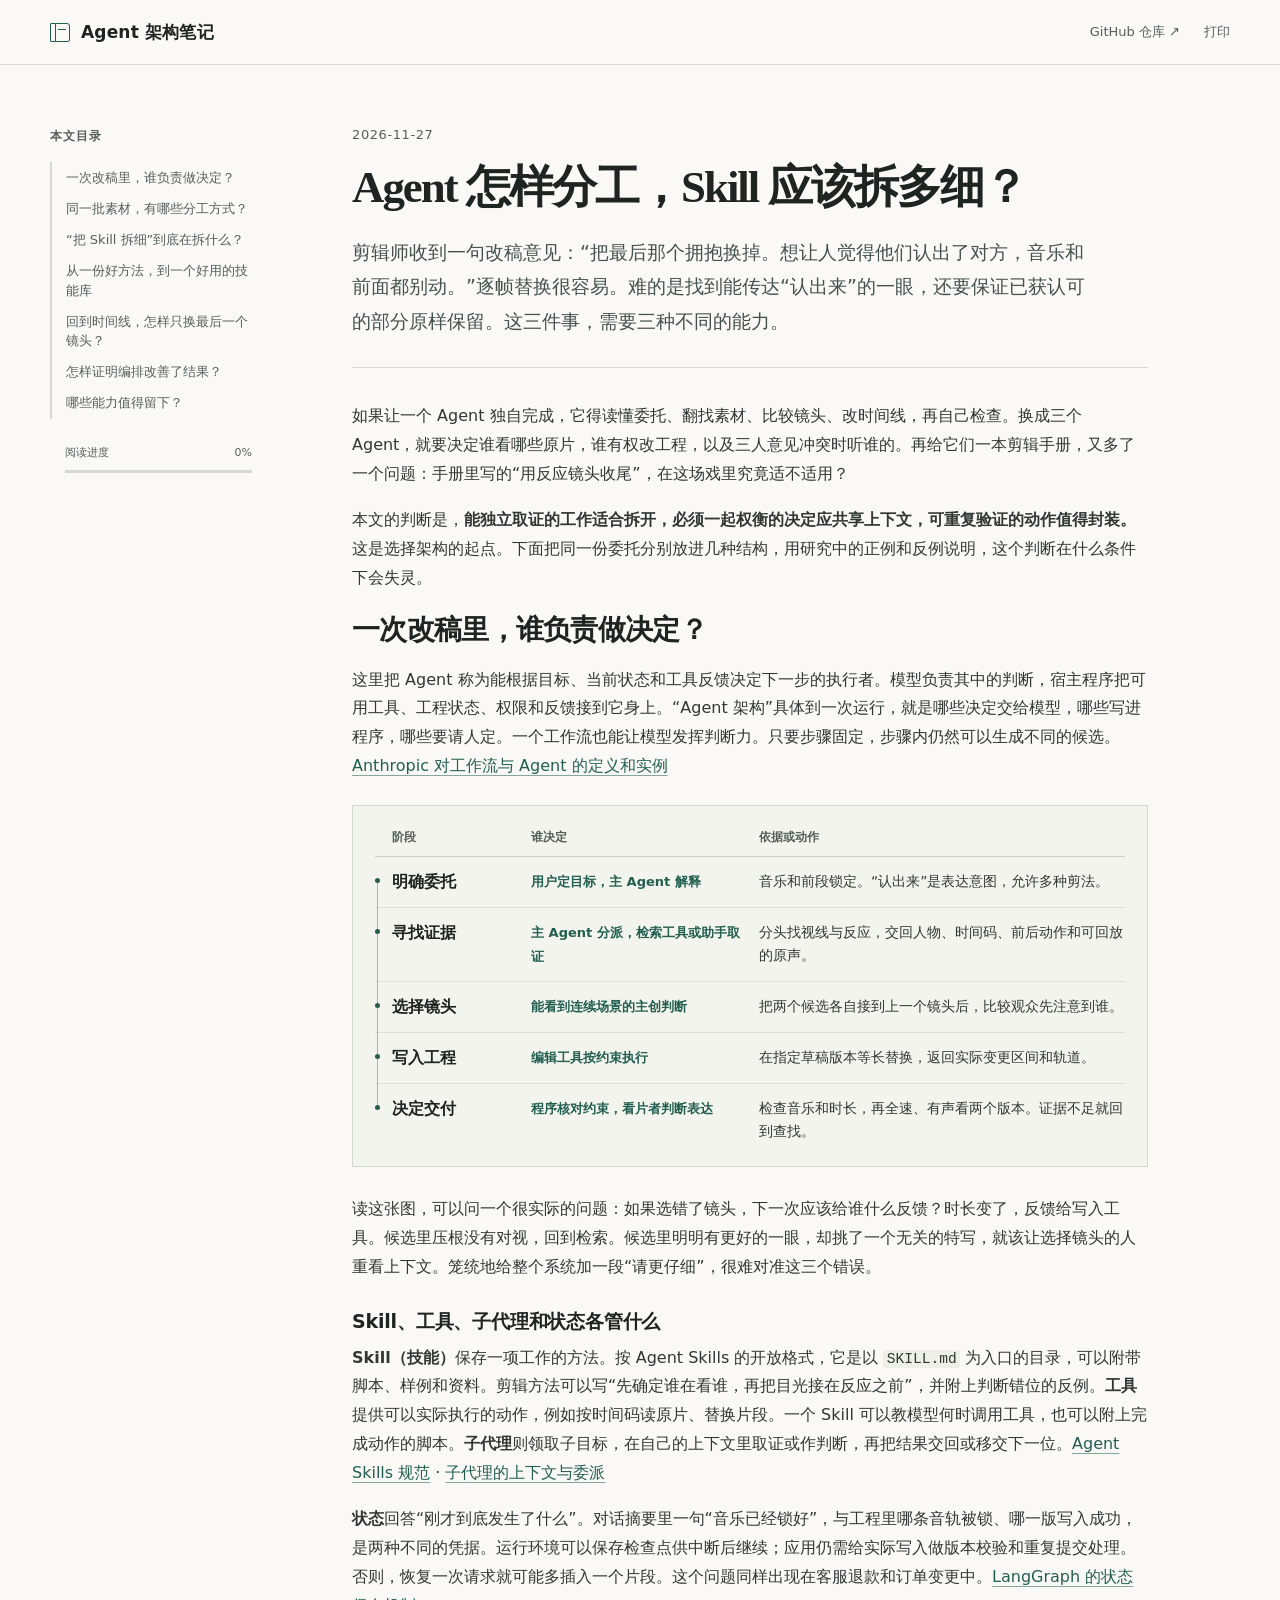
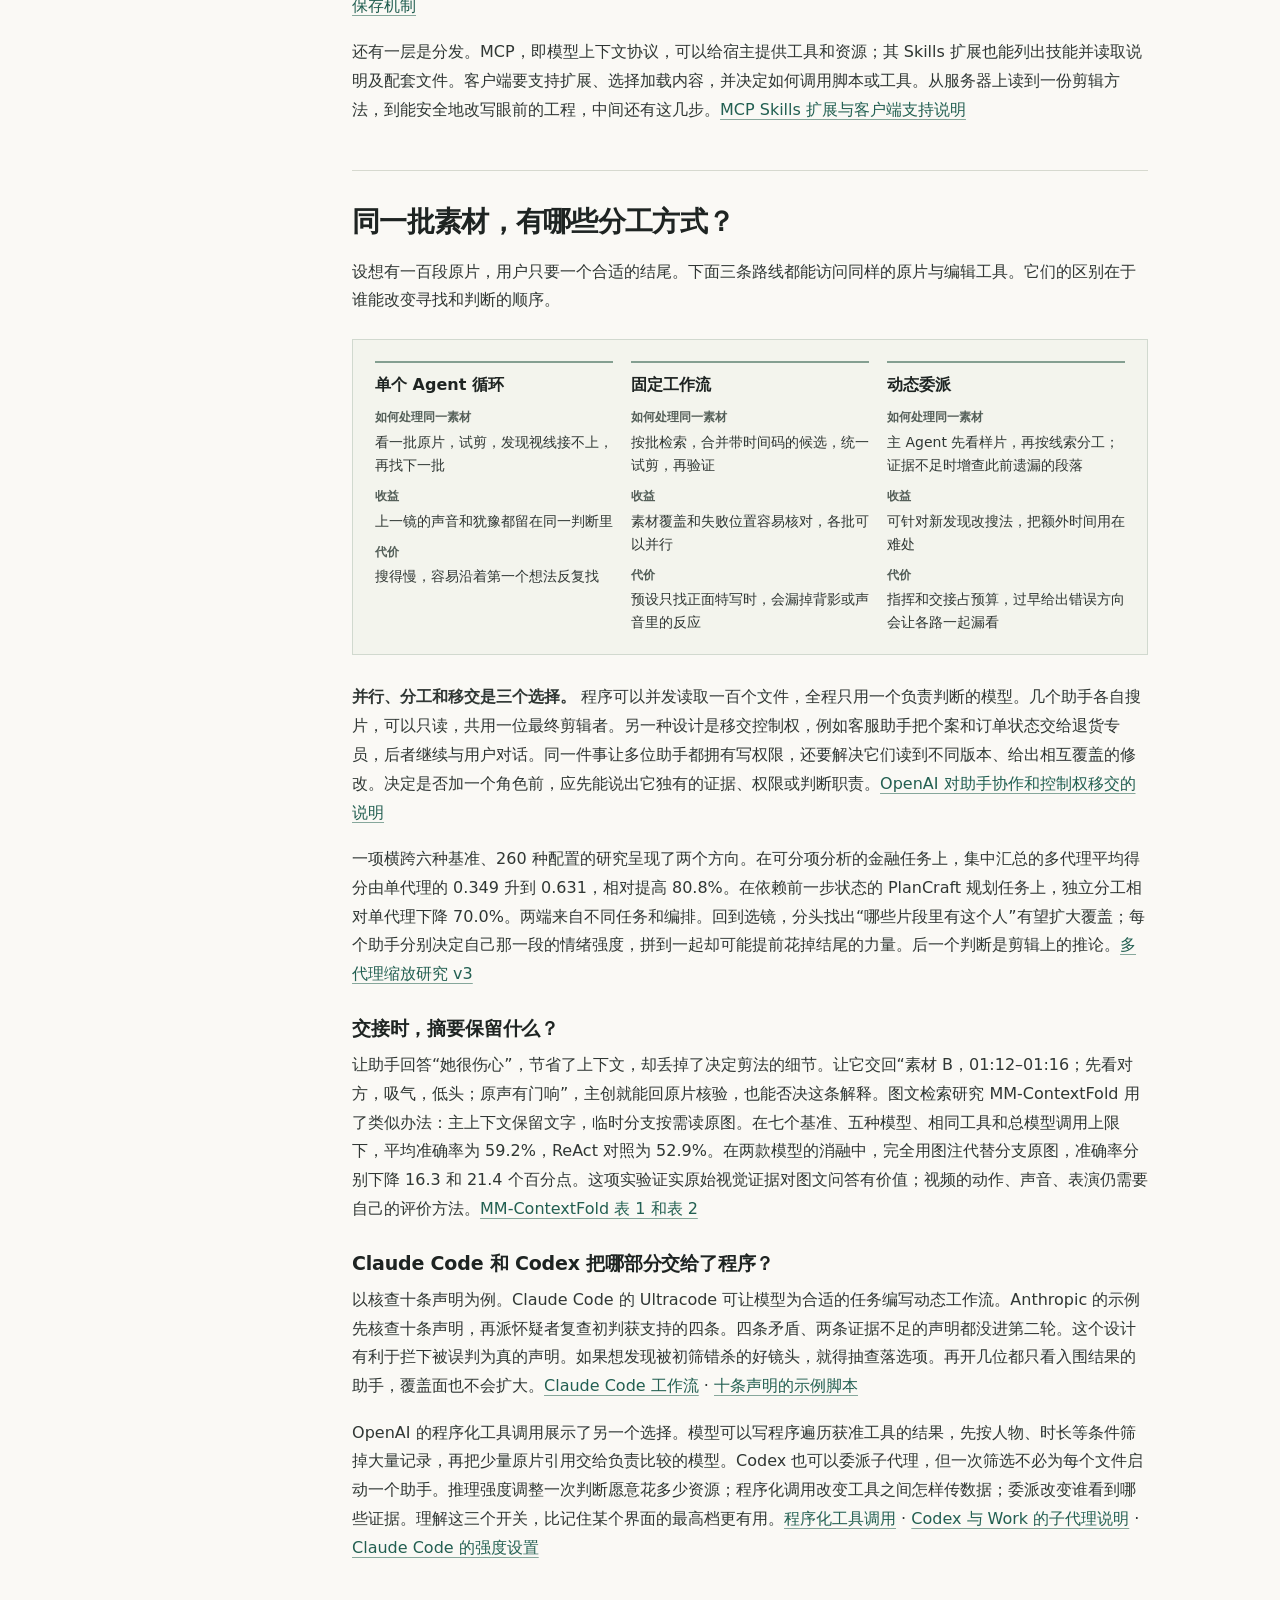
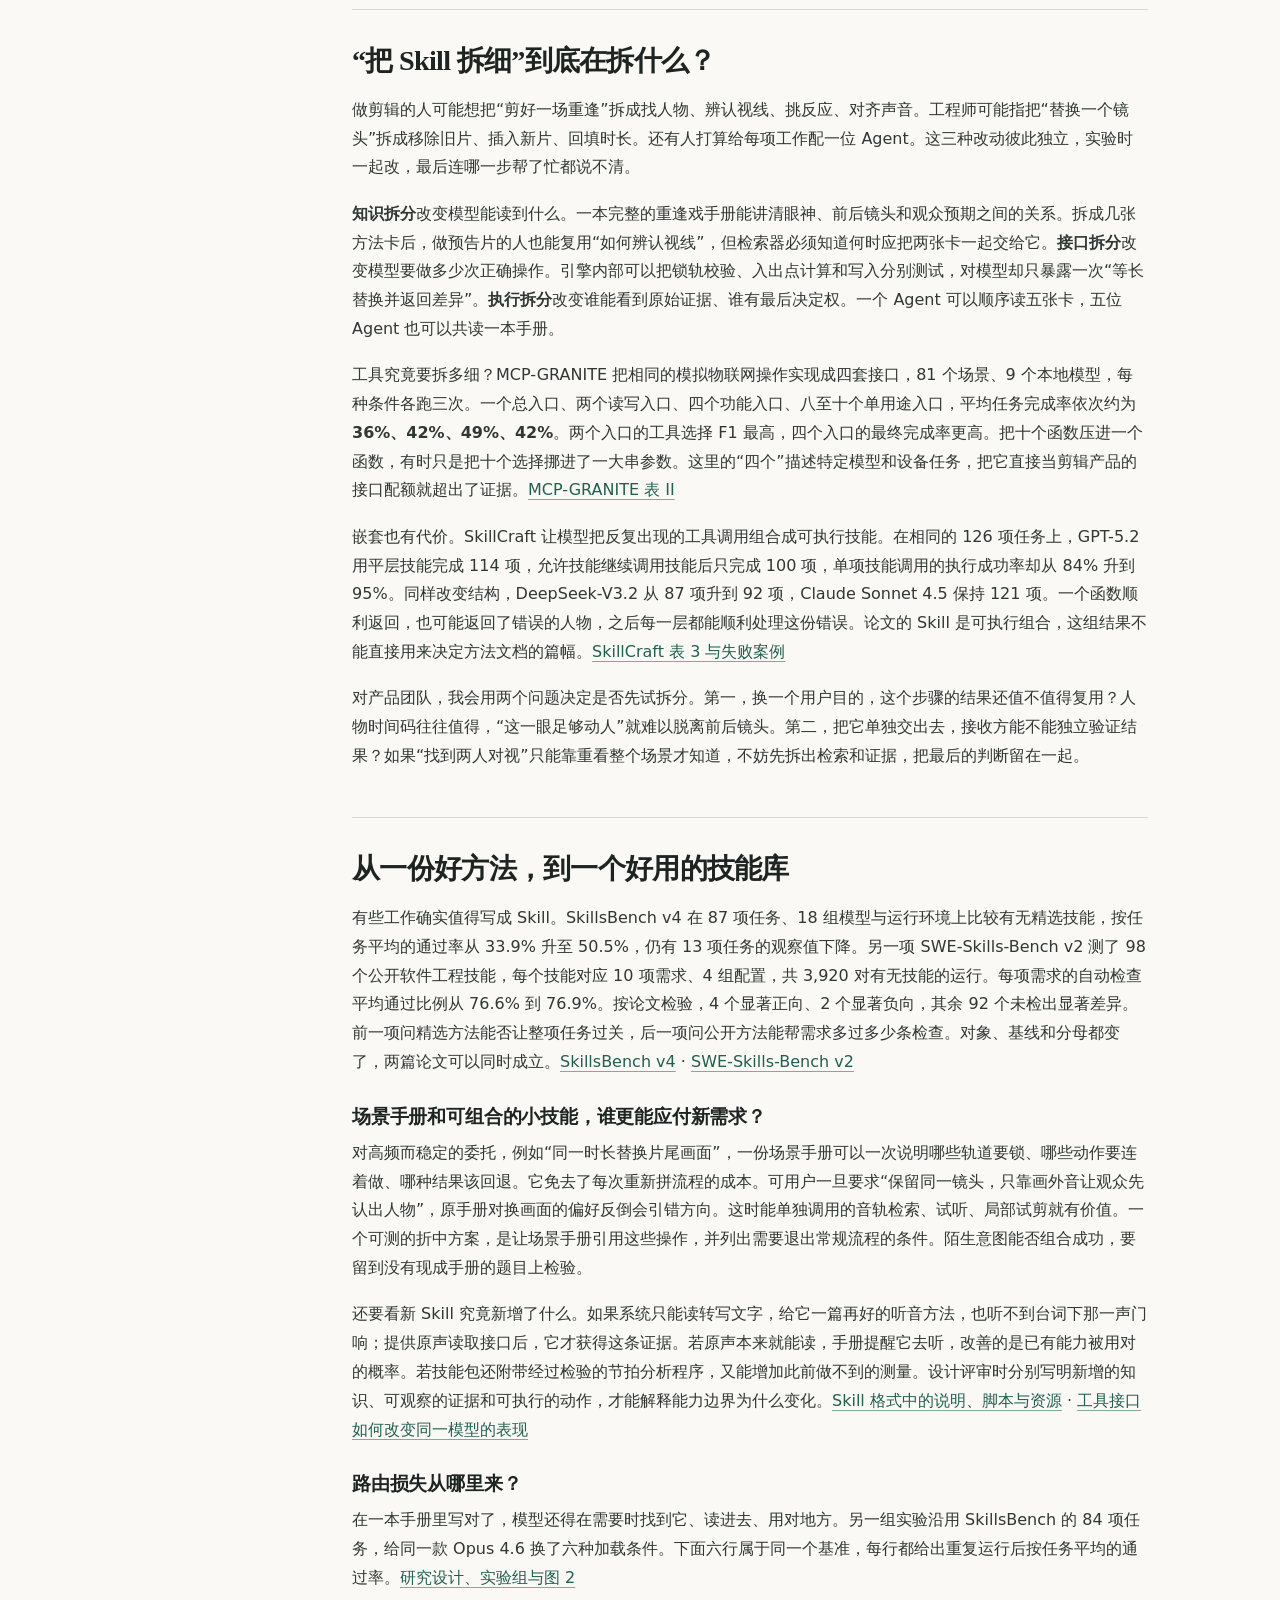
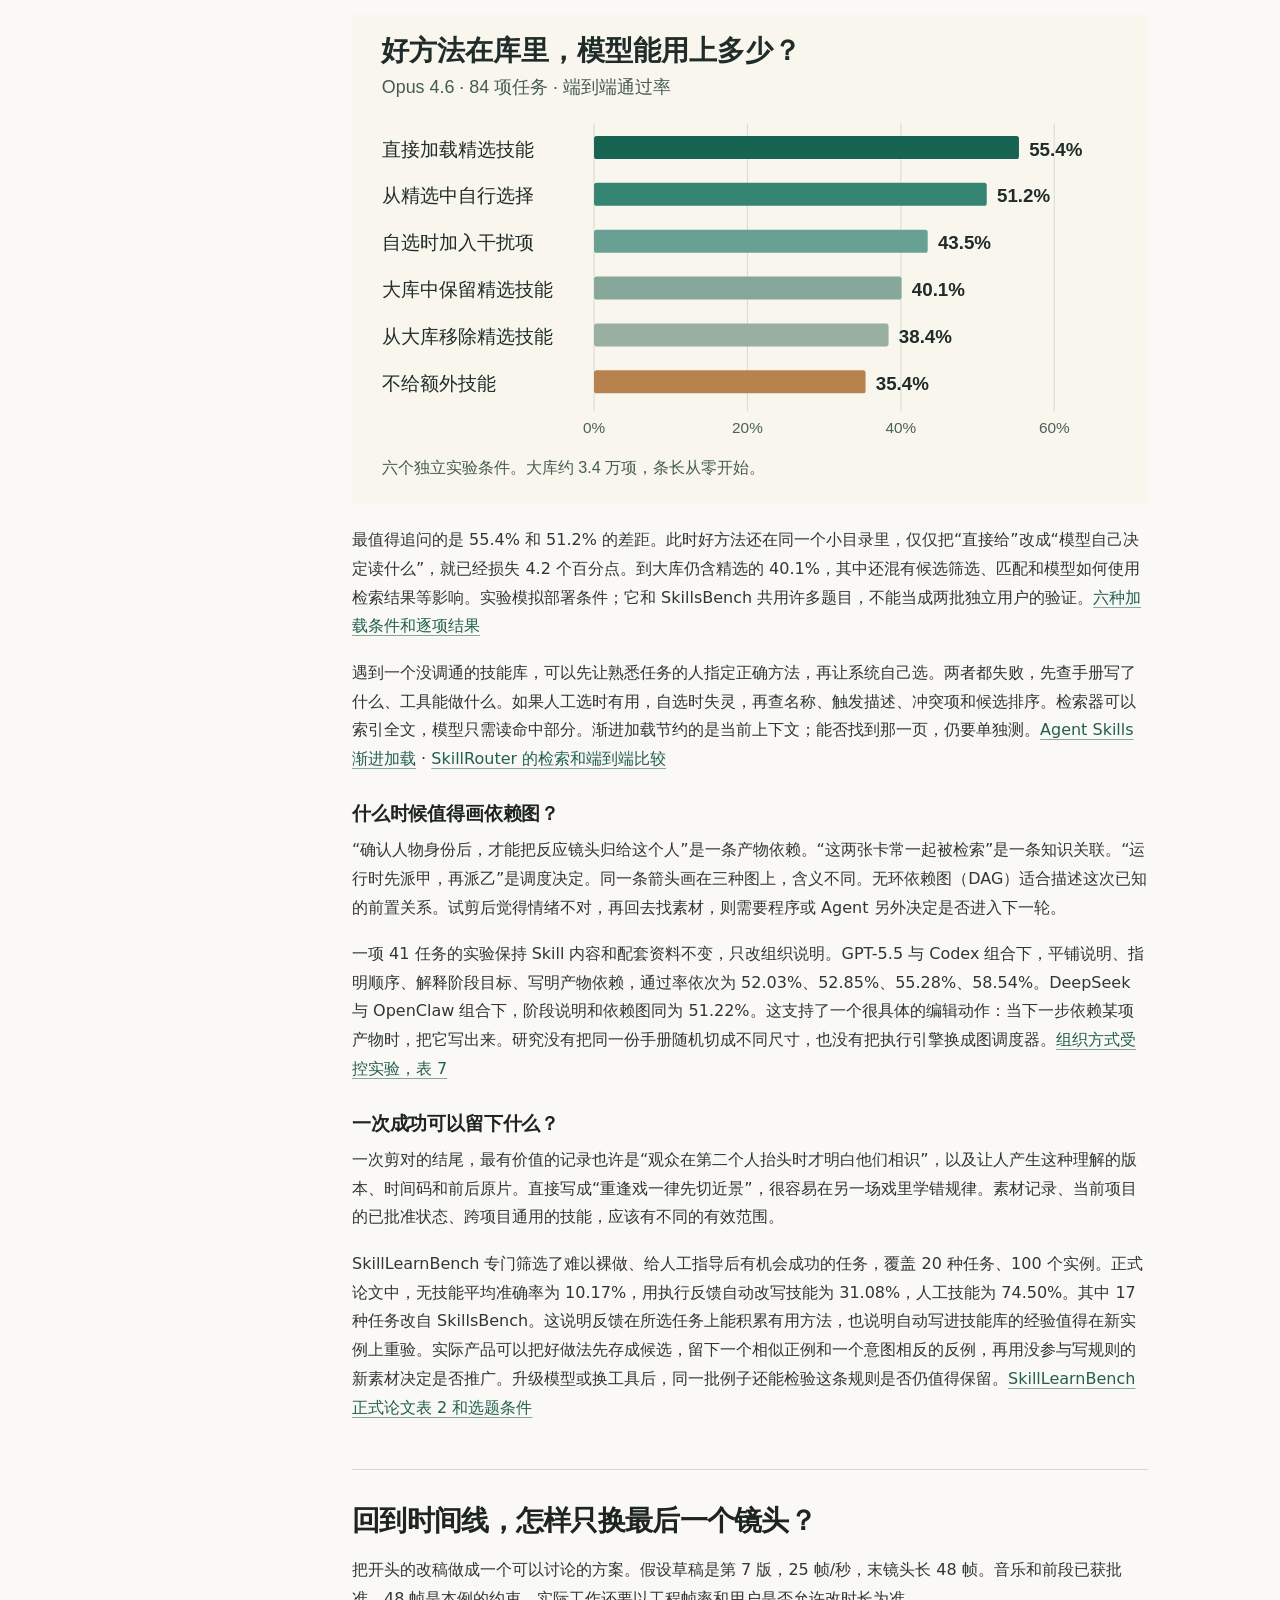
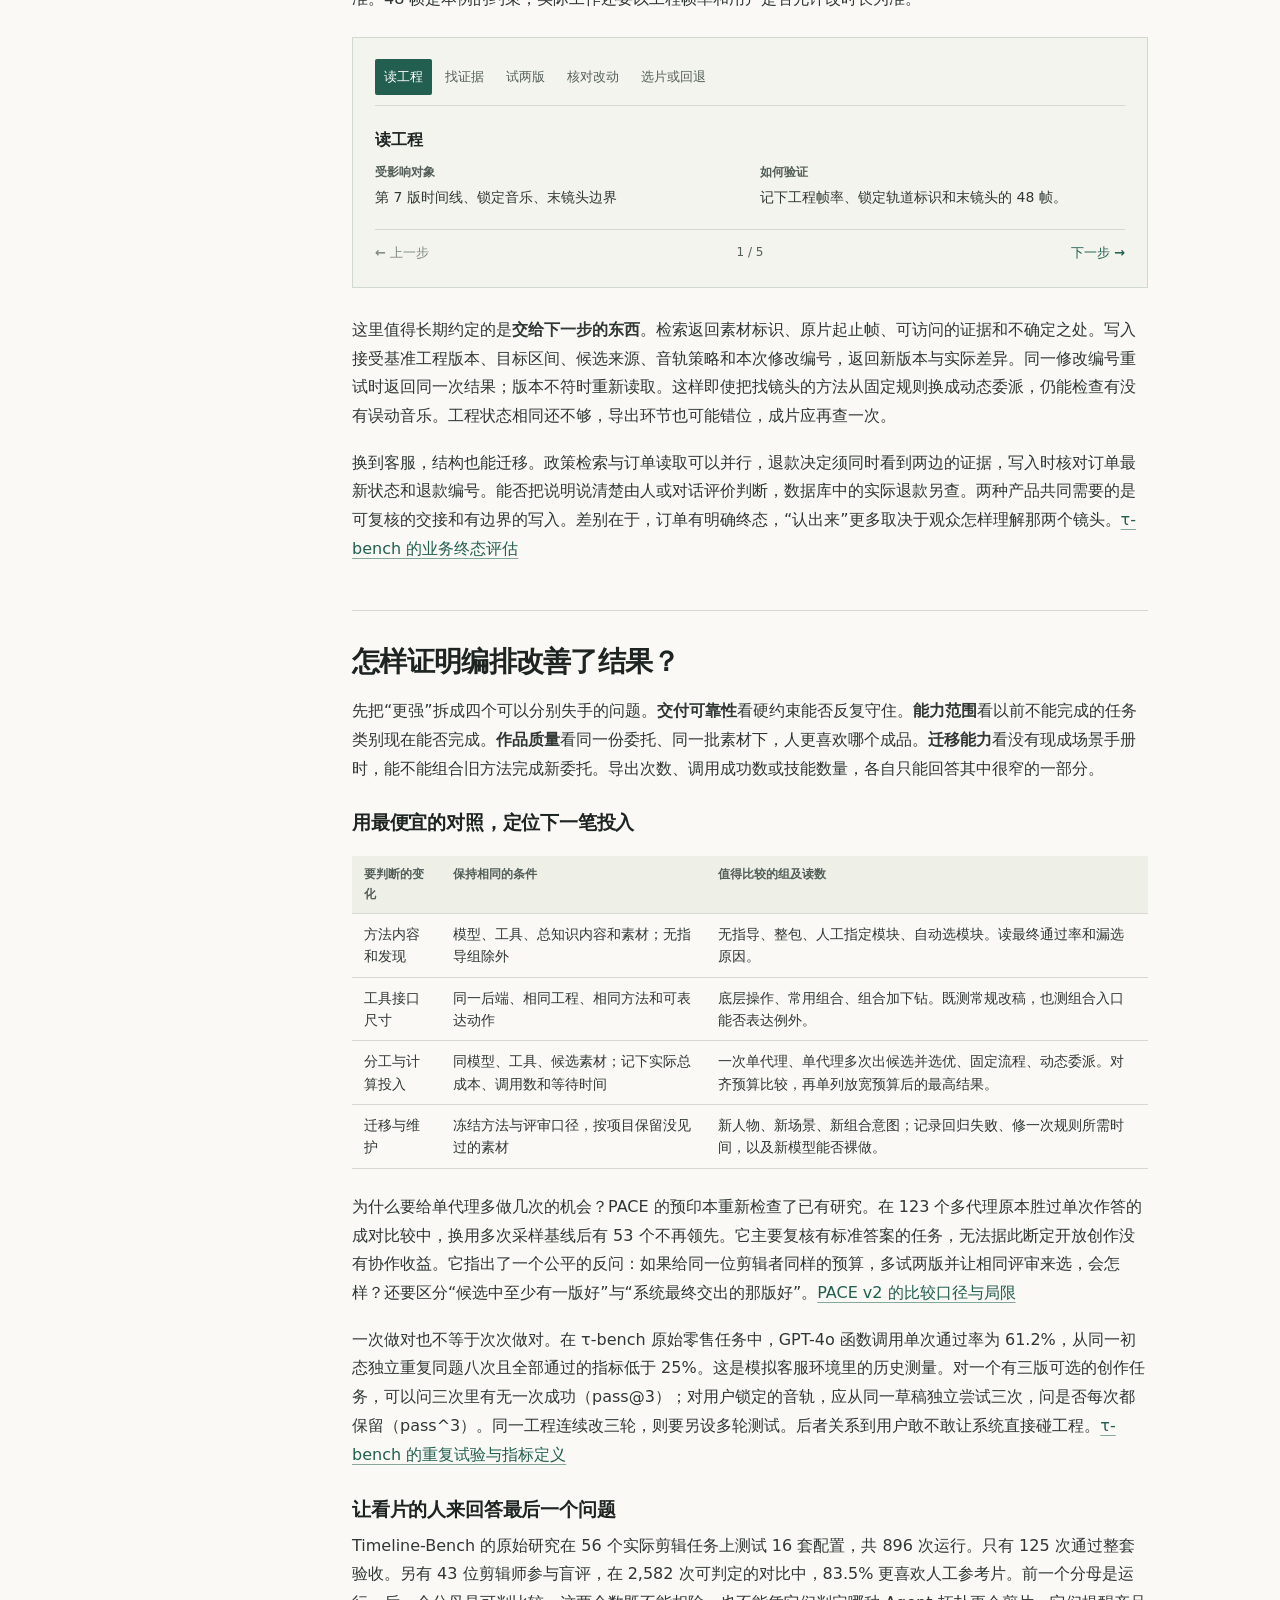
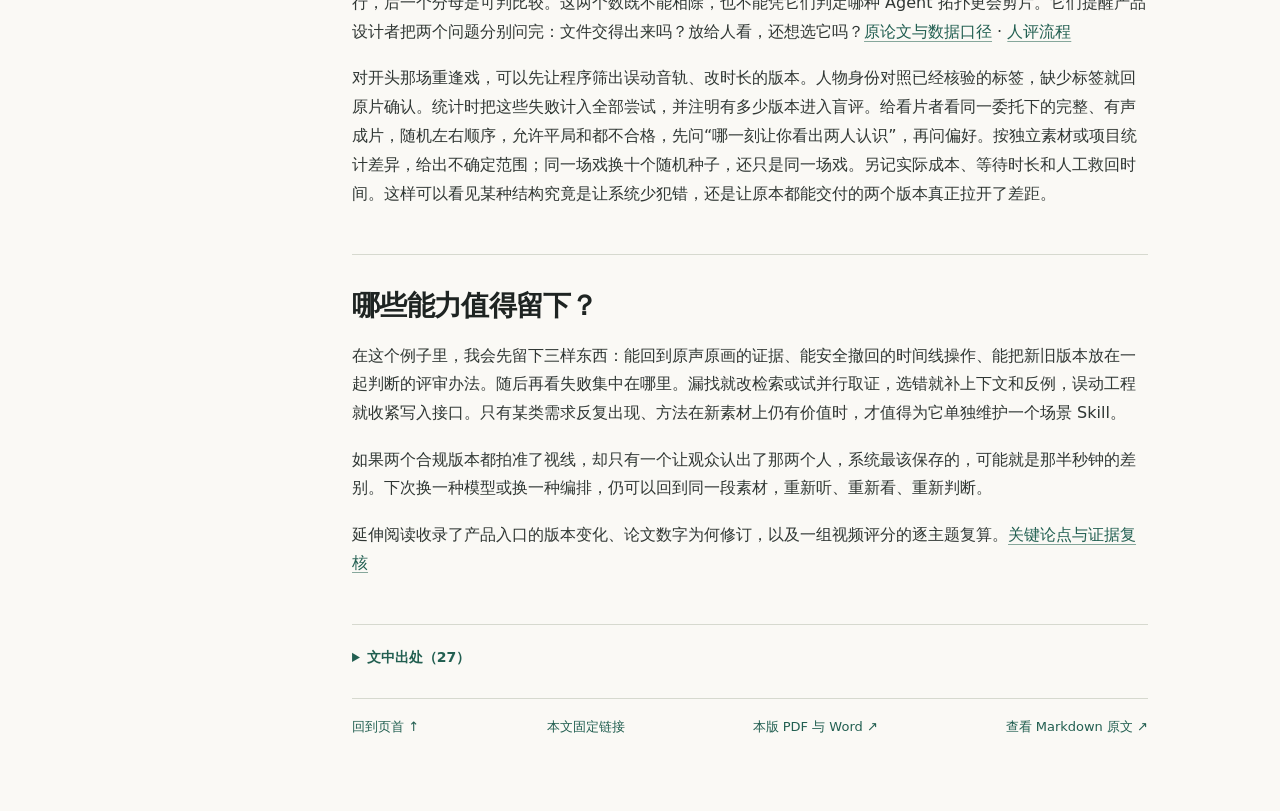
==== docs/index.html @ 5c0e684b "Publish research on agent architecture and skill orchestration" ====
<!doctype html>
<html lang="zh-CN">
<head>
  <meta charset="utf-8">
  <meta name="viewport" content="width=device-width, initial-scale=1">
  <meta name="color-scheme" content="light">
  <meta name="description" content="同一份改稿委托，交给单个 Agent、固定工作流和动态委派会有什么不同？以一次镜头替换为例，对照技能评测与视频评审，讨论专业方法该拆多细，以及怎样验证成片质量。">
  <title>Agent 怎样分工，Skill 应该拆多细？ · Agent 架构笔记</title>
  <link rel="canonical" href="https://dengxianghua888-ops.github.io/agent-architecture-notes/articles/agent-and-skill-orchestration/">
  <meta property="og:type" content="article">
  <meta property="og:locale" content="zh_CN">
  <meta property="og:site_name" content="Agent 架构笔记">
  <meta property="og:title" content="Agent 怎样分工，Skill 应该拆多细？">
  <meta property="og:description" content="同一份改稿委托，交给单个 Agent、固定工作流和动态委派会有什么不同？以一次镜头替换为例，对照技能评测与视频评审，讨论专业方法该拆多细，以及怎样验证成片质量。">
  <meta property="og:url" content="https://dengxianghua888-ops.github.io/agent-architecture-notes/articles/agent-and-skill-orchestration/">
  <meta property="og:image" content="https://dengxianghua888-ops.github.io/agent-architecture-notes/assets/media/share-agent-orchestration.png">
  <meta property="og:image:alt" content="Agent 怎样分工，Skill 应该拆多细？">
  <meta name="twitter:image" content="https://dengxianghua888-ops.github.io/agent-architecture-notes/assets/media/share-agent-orchestration.png">
  <meta property="og:image:type" content="image/png">
  <meta property="og:image:width" content="1200">
  <meta property="og:image:height" content="630">
  <meta name="twitter:card" content="summary_large_image">
  <meta name="twitter:title" content="Agent 怎样分工，Skill 应该拆多细？">
  <meta name="twitter:description" content="同一份改稿委托，交给单个 Agent、固定工作流和动态委派会有什么不同？以一次镜头替换为例，对照技能评测与视频评审，讨论专业方法该拆多细，以及怎样验证成片质量。">
  <link rel="stylesheet" href="./assets/reader.css">
  <script src="./assets/reader.js" defer></script>
</head>
<body id="top">
<a class="skip" href="#reading">跳到正文</a>
<header class="mast">
  <div class="mast-in">
    <a class="wordmark" href="./"><span class="book" aria-hidden="true"></span>Agent 架构笔记</a>
    <div class="actions"><a href="https://github.com/dengxianghua888-ops/agent-architecture-notes">GitHub 仓库 ↗</a><button type="button" data-print hidden>打印</button></div>
  </div>
</header>
<div class="mobile-nav">
  <details><summary><span>文章目录</span><span class="summary-icon" aria-hidden="true"></span></summary><nav aria-label="移动端文章目录"><ol class="toc-list"><li><a href="#anatomy" data-section="anatomy">一次改稿里，谁负责做决定？</a></li><li><a href="#coordination" data-section="coordination">同一批素材，有哪些分工方式？</a></li><li><a href="#granularity" data-section="granularity">“把 Skill 拆细”到底在拆什么？</a></li><li><a href="#library" data-section="library">从一份好方法，到一个好用的技能库</a></li><li><a href="#recut" data-section="recut">回到时间线，怎样只换最后一个镜头？</a></li><li><a href="#evaluation" data-section="evaluation">怎样证明编排改善了结果？</a></li><li><a href="#closing" data-section="closing">哪些能力值得留下？</a></li></ol></nav></details>
</div>
<div class="layout">
  <aside class="rail" aria-label="阅读导航"><div class="rail-inner">
    <div class="rail-title">本文目录</div><nav aria-label="章节目录"><ol class="toc-list"><li><a href="#anatomy" data-section="anatomy">一次改稿里，谁负责做决定？</a></li><li><a href="#coordination" data-section="coordination">同一批素材，有哪些分工方式？</a></li><li><a href="#granularity" data-section="granularity">“把 Skill 拆细”到底在拆什么？</a></li><li><a href="#library" data-section="library">从一份好方法，到一个好用的技能库</a></li><li><a href="#recut" data-section="recut">回到时间线，怎样只换最后一个镜头？</a></li><li><a href="#evaluation" data-section="evaluation">怎样证明编排改善了结果？</a></li><li><a href="#closing" data-section="closing">哪些能力值得留下？</a></li></ol></nav>
    <div class="reading-progress" hidden><div><span>阅读进度</span><span data-percent>0%</span></div><progress max="100" value="0" aria-label="阅读进度"></progress></div>
  </div></aside>
  <main class="reader" id="reading" tabindex="-1">
    <article aria-labelledby="article-title">
      <header class="article-head"><div class="date">2026-11-27</div><h1 id="article-title">Agent 怎样分工，Skill 应该拆多细？</h1><div class="lead"><p>剪辑师收到一句改稿意见：“把最后那个拥抱换掉。想让人觉得他们认出了对方，音乐和前面都别动。”逐帧替换很容易。难的是找到能传达“认出来”的一眼，还要保证已获认可的部分原样保留。这三件事，需要三种不同的能力。</p></div></header>
      <p>如果让一个 Agent 独自完成，它得读懂委托、翻找素材、比较镜头、改时间线，再自己检查。换成三个 Agent，就要决定谁看哪些原片，谁有权改工程，以及三人意见冲突时听谁的。再给它们一本剪辑手册，又多了一个问题：手册里写的“用反应镜头收尾”，在这场戏里究竟适不适用？</p>
<p>本文的判断是，<strong>能独立取证的工作适合拆开，必须一起权衡的决定应共享上下文，可重复验证的动作值得封装。</strong> 这是选择架构的起点。下面把同一份委托分别放进几种结构，用研究中的正例和反例说明，这个判断在什么条件下会失灵。</p>
<section class="chapter" id="anatomy">
<h2>一次改稿里，谁负责做决定？<a class="anchor" href="#anatomy" aria-label="本节链接">#</a></h2>
<p>这里把 Agent 称为能根据目标、当前状态和工具反馈决定下一步的执行者。模型负责其中的判断，宿主程序把可用工具、工程状态、权限和反馈接到它身上。“Agent 架构”具体到一次运行，就是哪些决定交给模型，哪些写进程序，哪些要请人定。一个工作流也能让模型发挥判断力。只要步骤固定，步骤内仍然可以生成不同的候选。<a href="https://www.anthropic.com/engineering/building-effective-agents">Anthropic 对工作流与 Agent 的定义和实例</a></p>
<figure class="diagram" aria-label="控制权流程"><div class="flow-labels" aria-hidden="true"><span>阶段</span><span>谁决定</span><span>依据或动作</span></div><ol class="flow vertical"><li><strong>明确委托</strong><div class="owner">用户定目标，主 Agent 解释</div><div class="desc">音乐和前段锁定。“认出来”是表达意图，允许多种剪法。</div></li><li><strong>寻找证据</strong><div class="owner">主 Agent 分派，检索工具或助手取证</div><div class="desc">分头找视线与反应，交回人物、时间码、前后动作和可回放的原声。</div></li><li><strong>选择镜头</strong><div class="owner">能看到连续场景的主创判断</div><div class="desc">把两个候选各自接到上一个镜头后，比较观众先注意到谁。</div></li><li><strong>写入工程</strong><div class="owner">编辑工具按约束执行</div><div class="desc">在指定草稿版本等长替换，返回实际变更区间和轨道。</div></li><li><strong>决定交付</strong><div class="owner">程序核对约束，看片者判断表达</div><div class="desc">检查音乐和时长，再全速、有声看两个版本。证据不足就回到查找。</div></li></ol></figure>
<p>读这张图，可以问一个很实际的问题：如果选错了镜头，下一次应该给谁什么反馈？时长变了，反馈给写入工具。候选里压根没有对视，回到检索。候选里明明有更好的一眼，却挑了一个无关的特写，就该让选择镜头的人重看上下文。笼统地给整个系统加一段“请更仔细”，很难对准这三个错误。</p>
<h3 id="skill工具子代理和状态各管什么">Skill、工具、子代理和状态各管什么<a class="anchor" href="#skill工具子代理和状态各管什么" aria-label="本节链接">#</a></h3>
<p><strong>Skill（技能）</strong>保存一项工作的方法。按 Agent Skills 的开放格式，它是以 <code>SKILL.md</code> 为入口的目录，可以附带脚本、样例和资料。剪辑方法可以写“先确定谁在看谁，再把目光接在反应之前”，并附上判断错位的反例。<strong>工具</strong>提供可以实际执行的动作，例如按时间码读原片、替换片段。一个 Skill 可以教模型何时调用工具，也可以附上完成动作的脚本。<strong>子代理</strong>则领取子目标，在自己的上下文里取证或作判断，再把结果交回或移交下一位。<a href="https://agentskills.io/specification">Agent Skills 规范</a> · <a href="https://code.claude.com/docs/en/sub-agents">子代理的上下文与委派</a></p>
<p><strong>状态</strong>回答“刚才到底发生了什么”。对话摘要里一句“音乐已经锁好”，与工程里哪条音轨被锁、哪一版写入成功，是两种不同的凭据。运行环境可以保存检查点供中断后继续；应用仍需给实际写入做版本校验和重复提交处理。否则，恢复一次请求就可能多插入一个片段。这个问题同样出现在客服退款和订单变更中。<a href="https://docs.langchain.com/oss/python/langgraph/persistence">LangGraph 的状态保存机制</a></p>
<p>还有一层是分发。MCP，即模型上下文协议，可以给宿主提供工具和资源；其 Skills 扩展也能列出技能并读取说明及配套文件。客户端要支持扩展、选择加载内容，并决定如何调用脚本或工具。从服务器上读到一份剪辑方法，到能安全地改写眼前的工程，中间还有这几步。<a href="https://modelcontextprotocol.io/extensions/skills/overview">MCP Skills 扩展与客户端支持说明</a></p>
</section>
<section class="chapter" id="coordination">
<h2>同一批素材，有哪些分工方式？<a class="anchor" href="#coordination" aria-label="本节链接">#</a></h2>
<p>设想有一百段原片，用户只要一个合适的结尾。下面三条路线都能访问同样的原片与编辑工具。它们的区别在于谁能改变寻找和判断的顺序。</p>
<figure class="diagram" aria-label="同一素材的方案比较"><div class="routes"><div class="route"><strong>单个 Agent 循环</strong><dl><dt>如何处理同一素材</dt><dd>看一批原片，试剪，发现视线接不上，再找下一批</dd><dt>收益</dt><dd>上一镜的声音和犹豫都留在同一判断里</dd><dt>代价</dt><dd>搜得慢，容易沿着第一个想法反复找</dd></dl></div><div class="route"><strong>固定工作流</strong><dl><dt>如何处理同一素材</dt><dd>按批检索，合并带时间码的候选，统一试剪，再验证</dd><dt>收益</dt><dd>素材覆盖和失败位置容易核对，各批可以并行</dd><dt>代价</dt><dd>预设只找正面特写时，会漏掉背影或声音里的反应</dd></dl></div><div class="route"><strong>动态委派</strong><dl><dt>如何处理同一素材</dt><dd>主 Agent 先看样片，再按线索分工；证据不足时增查此前遗漏的段落</dd><dt>收益</dt><dd>可针对新发现改搜法，把额外时间用在难处</dd><dt>代价</dt><dd>指挥和交接占预算，过早给出错误方向会让各路一起漏看</dd></dl></div></div></figure>
<p><strong>并行、分工和移交是三个选择。</strong> 程序可以并发读取一百个文件，全程只用一个负责判断的模型。几个助手各自搜片，可以只读，共用一位最终剪辑者。另一种设计是移交控制权，例如客服助手把个案和订单状态交给退货专员，后者继续与用户对话。同一件事让多位助手都拥有写权限，还要解决它们读到不同版本、给出相互覆盖的修改。决定是否加一个角色前，应先能说出它独有的证据、权限或判断职责。<a href="https://developers.openai.com/api/docs/guides/agents/orchestration#use-handoffs-for-delegated-ownership">OpenAI 对助手协作和控制权移交的说明</a></p>
<p>一项横跨六种基准、260 种配置的研究呈现了两个方向。在可分项分析的金融任务上，集中汇总的多代理平均得分由单代理的 0.349 升到 0.631，相对提高 80.8%。在依赖前一步状态的 PlanCraft 规划任务上，独立分工相对单代理下降 70.0%。两端来自不同任务和编排。回到选镜，分头找出“哪些片段里有这个人”有望扩大覆盖；每个助手分别决定自己那一段的情绪强度，拼到一起却可能提前花掉结尾的力量。后一个判断是剪辑上的推论。<a href="https://arxiv.org/html/2512.08296v3">多代理缩放研究 v3</a></p>
<h3 id="交接时摘要保留什么">交接时，摘要保留什么？<a class="anchor" href="#交接时摘要保留什么" aria-label="本节链接">#</a></h3>
<p>让助手回答“她很伤心”，节省了上下文，却丢掉了决定剪法的细节。让它交回“素材 B，01:12–01:16；先看对方，吸气，低头；原声有门响”，主创就能回原片核验，也能否决这条解释。图文检索研究 MM-ContextFold 用了类似办法：主上下文保留文字，临时分支按需读原图。在七个基准、五种模型、相同工具和总模型调用上限下，平均准确率为 59.2%，ReAct 对照为 52.9%。在两款模型的消融中，完全用图注代替分支原图，准确率分别下降 16.3 和 21.4 个百分点。这项实验证实原始视觉证据对图文问答有价值；视频的动作、声音、表演仍需要自己的评价方法。<a href="https://arxiv.org/html/2609.23121v1">MM-ContextFold 表 1 和表 2</a></p>
<h3 id="claude-code-和-codex-把哪部分交给了程序">Claude Code 和 Codex 把哪部分交给了程序？<a class="anchor" href="#claude-code-和-codex-把哪部分交给了程序" aria-label="本节链接">#</a></h3>
<p>以核查十条声明为例。Claude Code 的 Ultracode 可让模型为合适的任务编写动态工作流。Anthropic 的示例先核查十条声明，再派怀疑者复查初判获支持的四条。四条矛盾、两条证据不足的声明都没进第二轮。这个设计有利于拦下被误判为真的声明。如果想发现被初筛错杀的好镜头，就得抽查落选项。再开几位都只看入围结果的助手，覆盖面也不会扩大。<a href="https://code.claude.com/docs/en/workflows">Claude Code 工作流</a> · <a href="https://platform.claude.com/cookbook/claude-agent-sdk-08-dynamic-workflows">十条声明的示例脚本</a></p>
<p>OpenAI 的程序化工具调用展示了另一个选择。模型可以写程序遍历获准工具的结果，先按人物、时长等条件筛掉大量记录，再把少量原片引用交给负责比较的模型。Codex 也可以委派子代理，但一次筛选不必为每个文件启动一个助手。推理强度调整一次判断愿意花多少资源；程序化调用改变工具之间怎样传数据；委派改变谁看到哪些证据。理解这三个开关，比记住某个界面的最高档更有用。<a href="https://developers.openai.com/api/docs/guides/tools-programmatic-tool-calling">程序化工具调用</a> · <a href="https://learn.chatgpt.com/docs/agent-configuration/subagents">Codex 与 Work 的子代理说明</a> · <a href="https://code.claude.com/docs/en/model-config">Claude Code 的强度设置</a></p>
</section>
<section class="chapter" id="granularity">
<h2>“把 Skill 拆细”到底在拆什么？<a class="anchor" href="#granularity" aria-label="本节链接">#</a></h2>
<p>做剪辑的人可能想把“剪好一场重逢”拆成找人物、辨认视线、挑反应、对齐声音。工程师可能指把“替换一个镜头”拆成移除旧片、插入新片、回填时长。还有人打算给每项工作配一位 Agent。这三种改动彼此独立，实验时一起改，最后连哪一步帮了忙都说不清。</p>
<p><strong>知识拆分</strong>改变模型能读到什么。一本完整的重逢戏手册能讲清眼神、前后镜头和观众预期之间的关系。拆成几张方法卡后，做预告片的人也能复用“如何辨认视线”，但检索器必须知道何时应把两张卡一起交给它。<strong>接口拆分</strong>改变模型要做多少次正确操作。引擎内部可以把锁轨校验、入出点计算和写入分别测试，对模型却只暴露一次“等长替换并返回差异”。<strong>执行拆分</strong>改变谁能看到原始证据、谁有最后决定权。一个 Agent 可以顺序读五张卡，五位 Agent 也可以共读一本手册。</p>
<p>工具究竟要拆多细？MCP-GRANITE 把相同的模拟物联网操作实现成四套接口，81 个场景、9 个本地模型，每种条件各跑三次。一个总入口、两个读写入口、四个功能入口、八至十个单用途入口，平均任务完成率依次约为 <strong>36%、42%、49%、42%</strong>。两个入口的工具选择 F1 最高，四个入口的最终完成率更高。把十个函数压进一个函数，有时只是把十个选择挪进了一大串参数。这里的“四个”描述特定模型和设备任务，把它直接当剪辑产品的接口配额就超出了证据。<a href="https://arxiv.org/html/2609.24161v1">MCP-GRANITE 表 II</a></p>
<p>嵌套也有代价。SkillCraft 让模型把反复出现的工具调用组合成可执行技能。在相同的 126 项任务上，GPT-5.2 用平层技能完成 114 项，允许技能继续调用技能后只完成 100 项，单项技能调用的执行成功率却从 84% 升到 95%。同样改变结构，DeepSeek-V3.2 从 87 项升到 92 项，Claude Sonnet 4.5 保持 121 项。一个函数顺利返回，也可能返回了错误的人物，之后每一层都能顺利处理这份错误。论文的 Skill 是可执行组合，这组结果不能直接用来决定方法文档的篇幅。<a href="https://arxiv.org/html/2603.00718v2">SkillCraft 表 3 与失败案例</a></p>
<p>对产品团队，我会用两个问题决定是否先试拆分。第一，换一个用户目的，这个步骤的结果还值不值得复用？人物时间码往往值得，“这一眼足够动人”就难以脱离前后镜头。第二，把它单独交出去，接收方能不能独立验证结果？如果“找到两人对视”只能靠重看整个场景才知道，不妨先拆出检索和证据，把最后的判断留在一起。</p>
</section>
<section class="chapter" id="library">
<h2>从一份好方法，到一个好用的技能库<a class="anchor" href="#library" aria-label="本节链接">#</a></h2>
<p>有些工作确实值得写成 Skill。SkillsBench v4 在 87 项任务、18 组模型与运行环境上比较有无精选技能，按任务平均的通过率从 33.9% 升至 50.5%，仍有 13 项任务的观察值下降。另一项 SWE-Skills-Bench v2 测了 98 个公开软件工程技能，每个技能对应 10 项需求、4 组配置，共 3,920 对有无技能的运行。每项需求的自动检查平均通过比例从 76.6% 到 76.9%。按论文检验，4 个显著正向、2 个显著负向，其余 92 个未检出显著差异。前一项问精选方法能否让整项任务过关，后一项问公开方法能帮需求多过多少条检查。对象、基线和分母都变了，两篇论文可以同时成立。<a href="https://arxiv.org/html/2602.12670v4">SkillsBench v4</a> · <a href="https://arxiv.org/html/2603.15401v2">SWE-Skills-Bench v2</a></p>
<h3 id="场景手册和可组合的小技能谁更能应付新需求">场景手册和可组合的小技能，谁更能应付新需求？<a class="anchor" href="#场景手册和可组合的小技能谁更能应付新需求" aria-label="本节链接">#</a></h3>
<p>对高频而稳定的委托，例如“同一时长替换片尾画面”，一份场景手册可以一次说明哪些轨道要锁、哪些动作要连着做、哪种结果该回退。它免去了每次重新拼流程的成本。可用户一旦要求“保留同一镜头，只靠画外音让观众先认出人物”，原手册对换画面的偏好反倒会引错方向。这时能单独调用的音轨检索、试听、局部试剪就有价值。一个可测的折中方案，是让场景手册引用这些操作，并列出需要退出常规流程的条件。陌生意图能否组合成功，要留到没有现成手册的题目上检验。</p>
<p>还要看新 Skill 究竟新增了什么。如果系统只能读转写文字，给它一篇再好的听音方法，也听不到台词下那一声门响；提供原声读取接口后，它才获得这条证据。若原声本来就能读，手册提醒它去听，改善的是已有能力被用对的概率。若技能包还附带经过检验的节拍分析程序，又能增加此前做不到的测量。设计评审时分别写明新增的知识、可观察的证据和可执行的动作，才能解释能力边界为什么变化。<a href="https://agentskills.io/specification">Skill 格式中的说明、脚本与资源</a> · <a href="https://arxiv.org/html/2405.15793">工具接口如何改变同一模型的表现</a></p>
<h3 id="路由损失从哪里来">路由损失从哪里来？<a class="anchor" href="#路由损失从哪里来" aria-label="本节链接">#</a></h3>
<p>在一本手册里写对了，模型还得在需要时找到它、读进去、用对地方。另一组实验沿用 SkillsBench 的 84 项任务，给同一款 Opus 4.6 换了六种加载条件。下面六行属于同一个基准，每行都给出重复运行后按任务平均的通过率。<a href="https://arxiv.org/html/2604.04323">研究设计、实验组与图 2</a></p>
<figure class="illustration"><a href="./assets/media/skill-discovery.svg" aria-label="查看原图：同一模型的任务通过率：强制加载精选技能 55.4%，自选精选 51.2%，加入干扰项 43.5%，约 3.4 万项中包含精选 40.1%，移除精选 38.4%，无技能 35.4%。"><img src="./assets/media/skill-discovery.svg" loading="lazy" decoding="async" alt="同一模型的任务通过率：强制加载精选技能 55.4%，自选精选 51.2%，加入干扰项 43.5%，约 3.4 万项中包含精选 40.1%，移除精选 38.4%，无技能 35.4%。"></a></figure>
<p>最值得追问的是 55.4% 和 51.2% 的差距。此时好方法还在同一个小目录里，仅仅把“直接给”改成“模型自己决定读什么”，就已经损失 4.2 个百分点。到大库仍含精选的 40.1%，其中还混有候选筛选、匹配和模型如何使用检索结果等影响。实验模拟部署条件；它和 SkillsBench 共用许多题目，不能当成两批独立用户的验证。<a href="https://arxiv.org/html/2604.04323">六种加载条件和逐项结果</a></p>
<p>遇到一个没调通的技能库，可以先让熟悉任务的人指定正确方法，再让系统自己选。两者都失败，先查手册写了什么、工具能做什么。如果人工选时有用，自选时失灵，再查名称、触发描述、冲突项和候选排序。检索器可以索引全文，模型只需读命中部分。渐进加载节约的是当前上下文；能否找到那一页，仍要单独测。<a href="https://agentskills.io/specification">Agent Skills 渐进加载</a> · <a href="https://arxiv.org/html/2603.22455v5">SkillRouter 的检索和端到端比较</a></p>
<h3 id="什么时候值得画依赖图">什么时候值得画依赖图？<a class="anchor" href="#什么时候值得画依赖图" aria-label="本节链接">#</a></h3>
<p>“确认人物身份后，才能把反应镜头归给这个人”是一条产物依赖。“这两张卡常一起被检索”是一条知识关联。“运行时先派甲，再派乙”是调度决定。同一条箭头画在三种图上，含义不同。无环依赖图（DAG）适合描述这次已知的前置关系。试剪后觉得情绪不对，再回去找素材，则需要程序或 Agent 另外决定是否进入下一轮。</p>
<p>一项 41 任务的实验保持 Skill 内容和配套资料不变，只改组织说明。GPT-5.5 与 Codex 组合下，平铺说明、指明顺序、解释阶段目标、写明产物依赖，通过率依次为 52.03%、52.85%、55.28%、58.54%。DeepSeek 与 OpenClaw 组合下，阶段说明和依赖图同为 51.22%。这支持了一个很具体的编辑动作：当下一步依赖某项产物时，把它写出来。研究没有把同一份手册随机切成不同尺寸，也没有把执行引擎换成图调度器。<a href="https://arxiv.org/html/2610.08875v2">组织方式受控实验，表 7</a></p>
<h3 id="一次成功可以留下什么">一次成功可以留下什么？<a class="anchor" href="#一次成功可以留下什么" aria-label="本节链接">#</a></h3>
<p>一次剪对的结尾，最有价值的记录也许是“观众在第二个人抬头时才明白他们相识”，以及让人产生这种理解的版本、时间码和前后原片。直接写成“重逢戏一律先切近景”，很容易在另一场戏里学错规律。素材记录、当前项目的已批准状态、跨项目通用的技能，应该有不同的有效范围。</p>
<p>SkillLearnBench 专门筛选了难以裸做、给人工指导后有机会成功的任务，覆盖 20 种任务、100 个实例。正式论文中，无技能平均准确率为 10.17%，用执行反馈自动改写技能为 31.08%，人工技能为 74.50%。其中 17 种任务改自 SkillsBench。这说明反馈在所选任务上能积累有用方法，也说明自动写进技能库的经验值得在新实例上重验。实际产品可以把好做法先存成候选，留下一个相似正例和一个意图相反的反例，再用没参与写规则的新素材决定是否推广。升级模型或换工具后，同一批例子还能检验这条规则是否仍值得保留。<a href="https://proceedings.colm.cc/paper_files/paper/2026/file/475b85eb74d201bead9927807e713e95-Paper-Conference.pdf">SkillLearnBench 正式论文表 2 和选题条件</a></p>
</section>
<section class="chapter" id="recut">
<h2>回到时间线，怎样只换最后一个镜头？<a class="anchor" href="#recut" aria-label="本节链接">#</a></h2>
<p>把开头的改稿做成一个可以讨论的方案。假设草稿是第 7 版，25 帧/秒，末镜头长 48 帧。音乐和前段已获批准。48 帧是本例的约束，实际工作还要以工程帧率和用户是否允许改时长为准。</p>
<figure class="diagram" data-recut aria-label="局部重剪步骤"><div class="step-nav" aria-label="选择重剪步骤" hidden><button id="figure-3-step-1-button" type="button" aria-controls="figure-3-step-1">读工程</button><button id="figure-3-step-2-button" type="button" aria-controls="figure-3-step-2">找证据</button><button id="figure-3-step-3-button" type="button" aria-controls="figure-3-step-3">试两版</button><button id="figure-3-step-4-button" type="button" aria-controls="figure-3-step-4">核对改动</button><button id="figure-3-step-5-button" type="button" aria-controls="figure-3-step-5">选片或回退</button></div><div class="step-info" id="figure-3-step-1" data-step-panel><strong>读工程</strong><dl><div><dt>受影响对象</dt><dd>第 7 版时间线、锁定音乐、末镜头边界</dd></div><div><dt>如何验证</dt><dd>记下工程帧率、锁定轨道标识和末镜头的 48 帧。</dd></div></dl></div><div class="step-info" id="figure-3-step-2" data-step-panel><strong>找证据</strong><dl><div><dt>受影响对象</dt><dd>候选 A 的转身，候选 B 的抬眼</dd></div><div><dt>如何验证</dt><dd>各自交回可播放的原片区间。连同上一个镜头试听，确认人物、视线和原声。</dd></div></dl></div><div class="step-info" id="figure-3-step-3" data-step-panel><strong>试两版</strong><dl><div><dt>受影响对象</dt><dd>同一基版上的两个草稿</dd></div><div><dt>如何验证</dt><dd>每版只换末镜头画面，保持 48 帧。旧原声保留或静音按委托明确，音乐始终锁定。</dd></div></dl></div><div class="step-info" id="figure-3-step-4" data-step-panel><strong>核对改动</strong><dl><div><dt>受影响对象</dt><dd>时间线差异和导出片</dd></div><div><dt>如何验证</dt><dd>校验前段、音乐参数与对齐位置，核对真实导出。工程已变成第 8 版时先重新读取。</dd></div></dl></div><div class="step-info" id="figure-3-step-5" data-step-panel><strong>选片或回退</strong><dl><div><dt>受影响对象</dt><dd>两个有声版本与原版</dd></div><div><dt>如何验证</dt><dd>随机顺序全速播放，让看片者指出在哪一刻看懂“认出对方”；都没看懂就换候选。</dd></div></dl></div><div class="step-actions" hidden><button type="button" data-prev>← 上一步</button><span class="position" aria-live="polite"></span><button type="button" data-next>下一步 →</button></div></figure>
<p>这里值得长期约定的是<strong>交给下一步的东西</strong>。检索返回素材标识、原片起止帧、可访问的证据和不确定之处。写入接受基准工程版本、目标区间、候选来源、音轨策略和本次修改编号，返回新版本与实际差异。同一修改编号重试时返回同一次结果；版本不符时重新读取。这样即使把找镜头的方法从固定规则换成动态委派，仍能检查有没有误动音乐。工程状态相同还不够，导出环节也可能错位，成片应再查一次。</p>
<p>换到客服，结构也能迁移。政策检索与订单读取可以并行，退款决定须同时看到两边的证据，写入时核对订单最新状态和退款编号。能否把说明说清楚由人或对话评价判断，数据库中的实际退款另查。两种产品共同需要的是可复核的交接和有边界的写入。差别在于，订单有明确终态，“认出来”更多取决于观众怎样理解那两个镜头。<a href="https://arxiv.org/html/2406.12045">τ-bench 的业务终态评估</a></p>
</section>
<section class="chapter" id="evaluation">
<h2>怎样证明编排改善了结果？<a class="anchor" href="#evaluation" aria-label="本节链接">#</a></h2>
<p>先把“更强”拆成四个可以分别失手的问题。<strong>交付可靠性</strong>看硬约束能否反复守住。<strong>能力范围</strong>看以前不能完成的任务类别现在能否完成。<strong>作品质量</strong>看同一份委托、同一批素材下，人更喜欢哪个成品。<strong>迁移能力</strong>看没有现成场景手册时，能不能组合旧方法完成新委托。导出次数、调用成功数或技能数量，各自只能回答其中很窄的一部分。</p>
<h3 id="用最便宜的对照定位下一笔投入">用最便宜的对照，定位下一笔投入<a class="anchor" href="#用最便宜的对照定位下一笔投入" aria-label="本节链接">#</a></h3>
<div class="table-wrap"><table><thead><tr><th scope="col">要判断的变化</th><th scope="col">保持相同的条件</th><th scope="col">值得比较的组及读数</th></tr></thead><tbody><tr><td>方法内容和发现</td><td>模型、工具、总知识内容和素材；无指导组除外</td><td>无指导、整包、人工指定模块、自动选模块。读最终通过率和漏选原因。</td></tr><tr><td>工具接口尺寸</td><td>同一后端、相同工程、相同方法和可表达动作</td><td>底层操作、常用组合、组合加下钻。既测常规改稿，也测组合入口能否表达例外。</td></tr><tr><td>分工与计算投入</td><td>同模型、工具、候选素材；记下实际总成本、调用数和等待时间</td><td>一次单代理、单代理多次出候选并选优、固定流程、动态委派。对齐预算比较，再单列放宽预算后的最高结果。</td></tr><tr><td>迁移与维护</td><td>冻结方法与评审口径，按项目保留没见过的素材</td><td>新人物、新场景、新组合意图；记录回归失败、修一次规则所需时间，以及新模型能否裸做。</td></tr></tbody></table></div>
<p>为什么要给单代理多做几次的机会？PACE 的预印本重新检查了已有研究。在 123 个多代理原本胜过单次作答的成对比较中，换用多次采样基线后有 53 个不再领先。它主要复核有标准答案的任务，无法据此断定开放创作没有协作收益。它指出了一个公平的反问：如果给同一位剪辑者同样的预算，多试两版并让相同评审来选，会怎样？还要区分“候选中至少有一版好”与“系统最终交出的那版好”。<a href="https://arxiv.org/html/2611.17610v2">PACE v2 的比较口径与局限</a></p>
<p>一次做对也不等于次次做对。在 τ-bench 原始零售任务中，GPT-4o 函数调用单次通过率为 61.2%，从同一初态独立重复同题八次且全部通过的指标低于 25%。这是模拟客服环境里的历史测量。对一个有三版可选的创作任务，可以问三次里有无一次成功（pass@3）；对用户锁定的音轨，应从同一草稿独立尝试三次，问是否每次都保留（pass^3）。同一工程连续改三轮，则要另设多轮测试。后者关系到用户敢不敢让系统直接碰工程。<a href="https://arxiv.org/html/2406.12045">τ-bench 的重复试验与指标定义</a></p>
<h3 id="让看片的人来回答最后一个问题">让看片的人来回答最后一个问题<a class="anchor" href="#让看片的人来回答最后一个问题" aria-label="本节链接">#</a></h3>
<p>Timeline-Bench 的原始研究在 56 个实际剪辑任务上测试 16 套配置，共 896 次运行。只有 125 次通过整套验收。另有 43 位剪辑师参与盲评，在 2,582 次可判定的对比中，83.5% 更喜欢人工参考片。前一个分母是运行，后一个分母是可判比较。这两个数既不能相除，也不能凭它们判定哪种 Agent 拓扑更会剪片。它们提醒产品设计者把两个问题分别问完：文件交得出来吗？放给人看，还想选它吗？<a href="https://tensortest.com/benchmarks/timelinebench/">原论文与数据口径</a> · <a href="https://timelinebench.tensortest.com/docs/human-study">人评流程</a></p>
<p>对开头那场重逢戏，可以先让程序筛出误动音轨、改时长的版本。人物身份对照已经核验的标签，缺少标签就回原片确认。统计时把这些失败计入全部尝试，并注明有多少版本进入盲评。给看片者看同一委托下的完整、有声成片，随机左右顺序，允许平局和都不合格，先问“哪一刻让你看出两人认识”，再问偏好。按独立素材或项目统计差异，给出不确定范围；同一场戏换十个随机种子，还只是同一场戏。另记实际成本、等待时长和人工救回时间。这样可以看见某种结构究竟是让系统少犯错，还是让原本都能交付的两个版本真正拉开了差距。</p>
</section>
<section class="chapter" id="closing">
<h2>哪些能力值得留下？<a class="anchor" href="#closing" aria-label="本节链接">#</a></h2>
<p>在这个例子里，我会先留下三样东西：能回到原声原画的证据、能安全撤回的时间线操作、能把新旧版本放在一起判断的评审办法。随后再看失败集中在哪里。漏找就改检索或试并行取证，选错就补上下文和反例，误动工程就收紧写入接口。只有某类需求反复出现、方法在新素材上仍有价值时，才值得为它单独维护一个场景 Skill。</p>
<p>如果两个合规版本都拍准了视线，却只有一个让观众认出了那两个人，系统最该保存的，可能就是那半秒钟的差别。下次换一种模型或换一种编排，仍可以回到同一段素材，重新听、重新看、重新判断。</p>
<p>延伸阅读收录了产品入口的版本变化、论文数字为何修订，以及一组视频评分的逐主题复算。<a href="https://github.com/dengxianghua888-ops/agent-architecture-notes/blob/main/notes/evidence-review.md">关键论点与证据复核</a></p>
</section>
    </article>
    <details class="sources"><summary>文中出处（27）</summary><ol><li><a href="https://www.anthropic.com/engineering/building-effective-agents">Anthropic 对工作流与 Agent 的定义和实例</a></li><li><a href="https://agentskills.io/specification">Agent Skills 规范</a></li><li><a href="https://code.claude.com/docs/en/sub-agents">子代理的上下文与委派</a></li><li><a href="https://docs.langchain.com/oss/python/langgraph/persistence">LangGraph 的状态保存机制</a></li><li><a href="https://modelcontextprotocol.io/extensions/skills/overview">MCP Skills 扩展与客户端支持说明</a></li><li><a href="https://developers.openai.com/api/docs/guides/agents/orchestration#use-handoffs-for-delegated-ownership">OpenAI 对助手协作和控制权移交的说明</a></li><li><a href="https://arxiv.org/html/2512.08296v3">多代理缩放研究 v3</a></li><li><a href="https://arxiv.org/html/2609.23121v1">MM-ContextFold 表 1 和表 2</a></li><li><a href="https://code.claude.com/docs/en/workflows">Claude Code 工作流</a></li><li><a href="https://platform.claude.com/cookbook/claude-agent-sdk-08-dynamic-workflows">十条声明的示例脚本</a></li><li><a href="https://developers.openai.com/api/docs/guides/tools-programmatic-tool-calling">程序化工具调用</a></li><li><a href="https://learn.chatgpt.com/docs/agent-configuration/subagents">Codex 与 Work 的子代理说明</a></li><li><a href="https://code.claude.com/docs/en/model-config">Claude Code 的强度设置</a></li><li><a href="https://arxiv.org/html/2609.24161v1">MCP-GRANITE 表 II</a></li><li><a href="https://arxiv.org/html/2603.00718v2">SkillCraft 表 3 与失败案例</a></li><li><a href="https://arxiv.org/html/2602.12670v4">SkillsBench v4</a></li><li><a href="https://arxiv.org/html/2603.15401v2">SWE-Skills-Bench v2</a></li><li><a href="https://arxiv.org/html/2405.15793">工具接口如何改变同一模型的表现</a></li><li><a href="https://arxiv.org/html/2604.04323">研究设计、实验组与图 2</a></li><li><a href="https://arxiv.org/html/2603.22455v5">SkillRouter 的检索和端到端比较</a></li><li><a href="https://arxiv.org/html/2610.08875v2">组织方式受控实验，表 7</a></li><li><a href="https://proceedings.colm.cc/paper_files/paper/2026/file/475b85eb74d201bead9927807e713e95-Paper-Conference.pdf">SkillLearnBench 正式论文表 2 和选题条件</a></li><li><a href="https://arxiv.org/html/2406.12045">τ-bench 的业务终态评估</a></li><li><a href="https://arxiv.org/html/2611.17610v2">PACE v2 的比较口径与局限</a></li><li><a href="https://tensortest.com/benchmarks/timelinebench/">原论文与数据口径</a></li><li><a href="https://timelinebench.tensortest.com/docs/human-study">人评流程</a></li><li><a href="https://github.com/dengxianghua888-ops/agent-architecture-notes/blob/main/notes/evidence-review.md">关键论点与证据复核</a></li></ol></details>
    <footer class="article-foot"><a href="#top">回到页首 ↑</a><a href="./articles/agent-and-skill-orchestration/">本文固定链接</a><a href="https://github.com/dengxianghua888-ops/agent-architecture-notes/releases/tag/v1.0.0">本版 PDF 与 Word ↗</a><a href="https://github.com/dengxianghua888-ops/agent-architecture-notes/blob/main/articles/agent-and-skill-orchestration.md">查看 Markdown 原文 ↗</a></footer>
  </main>
</div>
</body>
</html>
---- docs/assets/reader.css ----
:root{--paper:#faf9f5;--ink:#1e2422;--text:#303734;--soft:#545f59;--line:#d6d9cf;--faint:#eeefe7;--accent:#225f51;--rust:#965539;--sans:"Source Sans 3","PingFang SC","Microsoft YaHei",system-ui,sans-serif;--serif:"Source Han Serif SC","Songti SC","Noto Serif CJK SC","STSong","Georgia",serif}
*,*::before,*::after{box-sizing:border-box}
html{scroll-padding-top:20px}
body{margin:0;color:var(--text);font:16px/1.8 var(--sans);background:var(--paper);overflow-wrap:anywhere}
a{color:var(--accent);text-decoration-color:#86a79b;text-underline-offset:.25em;text-decoration-thickness:1px}
a:hover{text-decoration-color:currentColor}
button,summary,a{touch-action:manipulation}
button{font:inherit;color:inherit;cursor:pointer}
a:focus-visible,button:focus-visible,summary:focus-visible{outline:2px solid var(--accent);outline-offset:3px}
[hidden]{display:none!important}
.skip{position:fixed;top:8px;left:12px;z-index:10;padding:8px 15px;background:var(--paper);transform:translateY(-160%)}
.skip:focus{transform:none}
.mast{border-bottom:1px solid var(--line)}
.mast-in,.layout{width:min(1190px,calc(100% - 100px));margin-inline:auto}
.mast-in{min-height:64px;display:flex;align-items:center;justify-content:space-between;gap:16px}
.wordmark,.actions a,.actions button,.rail a,.mobile-nav a,.article-foot a,.anchor{text-decoration:none}
.wordmark{display:inline-flex;align-items:center;gap:11px;color:var(--ink);font-weight:650;font-size:17px;letter-spacing:.01em}
.book{width:20px;height:19px;border:1.5px solid var(--accent);border-radius:1px 3px 2px 1px;display:inline-block;position:relative}
.book:before,.book:after{content:"";position:absolute;background:var(--accent)}
.book:before{width:1px;top:0;bottom:0;left:4px}.book:after{height:1px;left:7px;right:3px;top:5px}
.actions,.article-foot{display:flex;align-items:center;gap:24px}
.actions{font-size:13px;color:var(--soft)}
.actions a,.actions button{color:inherit;white-space:nowrap}
.actions button{border:0;background:transparent;padding:4px 0}
.actions a:hover,.actions button:hover,.article-foot a:hover{text-decoration:underline}
.layout{display:grid;grid-template-columns:minmax(165px,215px) minmax(0,796px);gap:clamp(45px,6.8vw,100px);padding-block:58px 72px;align-items:start;justify-content:start}
.rail{position:sticky;top:24px;align-self:start}
.rail-inner{max-height:calc(100vh - 48px);overflow:auto;scrollbar-width:thin;padding:3px 7px 5px 0}
.rail-title{font-size:12px;font-weight:650;letter-spacing:.08em;color:var(--soft);margin-bottom:14px}
.rail nav ol,.mobile-nav nav ol{list-style:none;padding:0;margin:0}
.rail nav a{display:block;border-left:2px solid var(--line);padding:6px 5px 6px 14px;color:var(--soft);font-size:13px;line-height:1.48}
.rail nav a:hover,.rail nav a[aria-current=true]{color:var(--accent);border-left-color:var(--accent);background:#eff2eb}
.rail nav a[aria-current=true]{font-weight:650}
.reading-progress{margin:24px 6px 0 15px;color:var(--soft);font-size:11px}
.reading-progress div{display:flex;justify-content:space-between}
progress{appearance:none;height:3px;width:100%;display:block;margin-top:7px;border:0;background:var(--line)}
progress::-webkit-progress-bar{background:var(--line)}progress::-webkit-progress-value{background:var(--accent)}progress::-moz-progress-bar{background:var(--accent)}
.mobile-nav{display:none}
.reader{min-width:0;outline:none}
.article-head{border-bottom:1px solid var(--line);padding-bottom:28px;margin-bottom:34px}
.date{font-size:13px;letter-spacing:.045em;color:var(--soft);margin-bottom:13px}
h1,h2,h3{color:var(--ink)}
h1,h2{font-family:var(--serif)}
h1{margin:0;font-size:clamp(36px,3.5vw,55px);line-height:1.28;letter-spacing:-.044em;font-weight:700;text-wrap:balance}
.lead{margin:19px 0 0;font-size:clamp(17px,1.5vw,21px);line-height:1.8;color:#44524b;max-width:39em}
.reader p{margin:0 0 1.1em}.reader .lead p:last-child{margin:0}
.chapter{position:relative;scroll-margin-top:22px;margin:0 0 46px}
.chapter + .chapter{border-top:1px solid var(--line);padding-top:31px}
h2{font-size:clamp(26px,2.2vw,36px);line-height:1.39;font-weight:700;letter-spacing:-.025em;margin:0 0 16px;text-wrap:pretty}
h3{font-size:19px;line-height:1.58;margin:24px 0 8px;letter-spacing:-.01em}
.anchor{font:14px var(--sans);margin-left:.5em;color:var(--accent);opacity:0}
h2:hover .anchor,h3:hover .anchor,.anchor:focus-visible{opacity:1}
.reader ul,.reader ol{margin:0 0 1.1em;padding-left:1.6em}
.reader li{margin:.28em 0}.toc-list li{margin:0}
.reader blockquote{border-left:3px solid #89a99c;padding:4px 0 4px 14px;margin:18px 0;color:var(--soft)}
.reader blockquote p:last-child{margin-bottom:0}
code{font:.91em/1.55 ui-monospace,"SFMono-Regular",Consolas,monospace;background:var(--faint);padding:.08em .23em;border-radius:3px;overflow-wrap:anywhere}
pre{padding:15px;background:var(--faint);overflow:auto;white-space:pre-wrap}pre code{padding:0}
.table-wrap{max-width:100%;overflow:auto;margin:19px 0 24px;scrollbar-width:thin}
table{width:100%;border-collapse:collapse;font-size:14px;line-height:1.6}
th,td{vertical-align:top;text-align:left;padding:9px 12px;border-bottom:1px solid var(--line)}
th{font-size:12px;color:var(--soft);font-weight:650;background:#eef0e8}
td:first-child{font-weight:590}
table a{overflow-wrap:anywhere}
.diagram{margin:24px 0 28px;border:1px solid #d1d9cf;background:#f3f4ed;padding:21px 22px 20px;color:var(--text)}
.diagram ol,.diagram ul{margin:0;padding:0;list-style:none}
.diagram figcaption,.delta-caption,.fig-label{font-size:12px;line-height:1.55;color:var(--soft)}
.flow{display:grid;grid-template-columns:repeat(auto-fit,minmax(min(147px,100%),1fr));gap:16px}
.flow li{margin:0;border-top:1px solid #9db5a7;padding-top:10px;position:relative;min-width:0}
.flow li:not(:last-child)::after{content:"→";line-height:1;position:absolute;top:-.56em;right:-12px;color:var(--accent);background:#f3f4ed;padding-inline:1px}
.flow strong,.route strong,.step-info strong{font-size:16px;color:var(--ink);line-height:1.5;display:block}
.flow .owner{font-size:13px;margin-top:5px;color:var(--accent);font-weight:600}
.flow .desc,.route dd,.step-info dd{font-size:14px;line-height:1.65}
.flow .desc{margin-top:5px}
.routes{display:grid;grid-template-columns:repeat(auto-fit,minmax(min(160px,100%),1fr));gap:18px}
.route{min-width:0;border-top:2px solid #849f91;padding-top:10px}
.route dl,.step-info dl{margin:10px 0 0}
.route dt,.step-info dt{font-size:12px;color:var(--soft);font-weight:600;margin:9px 0 2px}
.route dd,.step-info dd{margin:0}
.step-nav{display:flex;align-items:stretch;gap:4px;flex-wrap:wrap;border-bottom:1px solid var(--line);padding-bottom:10px;margin-bottom:14px}
.step-nav button{background:transparent;border:1px solid transparent;border-radius:2px;padding:5px 8px;font-size:13px;color:var(--soft)}
.step-nav button.active{background:var(--accent);color:white}
.step-nav button:hover{border-color:var(--accent)}
.step-info{padding:8px 0 10px}.step-info+.step-info{border-top:1px solid var(--line)}
.step-info dl{display:grid;grid-template-columns:repeat(auto-fit,minmax(170px,1fr));gap:10px 20px}
.step-info dt{margin:0 0 3px}.step-info dd{margin:0}
.step-actions{display:flex;justify-content:space-between;align-items:center;border-top:1px solid var(--line);padding-top:9px;margin-top:10px}
.step-actions button{font-size:13px;font-weight:550;color:var(--accent);padding:2px 0;border:0;background:transparent}
.step-actions button:disabled{color:#808a82;cursor:default}
.step-actions .position{font-size:12px;color:var(--soft)}
.chart-top{display:flex;align-items:flex-start;justify-content:space-between;gap:12px;font-size:12px;margin-bottom:2px}
.negative{color:var(--rust)}.positive{color:var(--accent)}
.dotplot-wrap{padding:0 4px 0;margin:3px 0 8px}
.dotplot{height:99px;position:relative;margin:0 4px 23px;border-bottom:1px solid #adb8ad}
.plot-tick,.plot-dot{left:var(--x);position:absolute;bottom:0}
.plot-tick{height:72%;border-left:1px solid #dce2d8}.plot-tick.zero{height:94%;border-left:1.5px solid #5f6962}
.plot-tick span{font:12px var(--sans);position:absolute;bottom:-22px;transform:translateX(-50%);color:var(--soft);white-space:nowrap}
.plot-dot{width:8px;height:8px;bottom:calc(5px + var(--stack)*11px);border-radius:50%;background:var(--accent);transform:translateX(-50%);border:1px solid #f9f9f2}
.plot-dot.neg{background:var(--rust)}.plot-dot.zero{background:#515d57}
.axis-label{text-align:center;color:var(--soft);font-size:12px}
.fig-details,.sources{margin-top:15px;font-size:14px}
.fig-details summary,.sources summary{cursor:pointer;color:var(--accent);font-weight:620}
.fig-details .table-wrap{margin-bottom:0}
.sources{border-top:1px solid var(--line);padding-top:20px}
.sources ol{padding-left:1.6em;margin:.8em 0}.sources li{font-size:14px}
.article-foot{font-size:13px;justify-content:space-between;margin-top:28px;padding-top:16px;border-top:1px solid var(--line)}
@media(max-width:1050px){.mast-in,.layout{width:calc(100% - 60px)}.layout{grid-template-columns:minmax(150px,185px) minmax(0,1fr);gap:42px}}
@media(max-width:790px){.layout,.mast-in,.mobile-nav>details{width:min(720px,calc(100% - 44px));margin-inline:auto}.layout{display:block;padding:34px 0 48px}.rail{display:none}.mobile-nav{display:block;position:sticky;z-index:4;top:0;background:var(--paper);border-bottom:1px solid var(--line)}.mobile-nav summary{padding:9px 0;font-size:13px;display:flex;align-items:center;justify-content:space-between;cursor:pointer;list-style:none}.mobile-nav summary::-webkit-details-marker{display:none}.summary-icon{width:8px;height:8px;border-bottom:1.5px solid var(--soft);border-right:1.5px solid var(--soft);transform:rotate(45deg);margin:0 4px 3px 0}.mobile-nav details[open] .summary-icon{transform:rotate(225deg)}.mobile-nav details[open] nav{max-height:55vh;overflow-y:auto;padding:1px 0 12px}.mobile-nav a{display:block;padding:5px 0;color:var(--text);font-size:14px}.mobile-nav a[aria-current=true]{color:var(--accent);font-weight:650}.mast-in{min-height:56px}.chapter{scroll-margin-top:53px}html{scroll-padding-top:0}}
@media(max-width:510px){.layout,.mast-in,.mobile-nav>details{width:calc(100% - 34px)}.layout{padding-top:26px}.article-head{padding-bottom:22px;margin-bottom:25px}.wordmark{font-size:15px;gap:8px}.actions{gap:14px;font-size:12px}body{font-size:16px;line-height:1.82}.chapter{margin-bottom:32px}.chapter+.chapter{padding-top:24px}.diagram{padding:16px 14px;margin:19px 0 22px}.flow,.routes{grid-template-columns:1fr;gap:14px}.flow li:not(:last-child)::after{display:none}.flow li,.route{padding-top:7px}.flow .desc{margin-top:1px}.flow .owner{margin-top:3px}.route dl{margin:5px 0 0}.route dt{margin-top:5px}.step-nav button{padding:5px;font-size:12px}.step-info dl{grid-template-columns:1fr}.plot-dot{width:6px;height:6px;bottom:calc(4px + var(--stack)*9px)}.dotplot{height:76px}.plot-tick.crowded span{display:none}.chart-top{font-size:11px}th,td{padding:7px 8px;min-width:68px}table{font-size:13px}h1{font-size:clamp(30px,8.5vw,39px)}h2{font-size:26px}}
@media(prefers-reduced-motion:no-preference){a,button{transition:color .14s ease,background-color .14s ease,border-color .14s ease}}
@media print{
  @page{size:A4;margin:17mm 18mm 19mm}
  :root{--paper:white;--ink:black;--text:#222;--line:#cfcfcf;--accent:#204d43}
  body{background:white;color:#161616;font-size:10.5pt;line-height:1.55;print-color-adjust:exact}
  .mast,.mobile-nav,.rail,.skip,.anchor,.article-foot,.step-nav,.step-actions{display:none!important}
  .layout,.reader{display:block;width:auto;margin:0;padding:0}.article-head{padding-bottom:8pt;margin-bottom:12pt}.date{font-size:9pt;margin-bottom:4pt}
  h1{font-size:28pt}.lead{font-size:12.5pt;margin-top:6pt}.chapter,.chapter+.chapter{padding:0;margin:14pt 0;border:0}
  h2,h3,th{break-after:avoid}h2{font-size:17pt;margin:8pt 0 5pt}h3{font-size:12pt}p,li{widows:2;orphans:2}
  .reader p,.reader ul,.reader ol{margin-bottom:6pt}.reader a{color:#264d43}
  .diagram{break-inside:avoid;margin:9pt 0;padding:9pt 12pt;background:#f5f7f1}
  .step-info[hidden]{display:block!important}.step-info{padding:3pt 0}.step-info dl{margin-top:3pt}
  .flow,.routes{display:grid;grid-template-columns:repeat(3,1fr);gap:8px}
  .flow strong,.route strong,.step-info strong{font-size:10pt}.flow .desc,.route dd,.step-info dd{font-size:9pt}
  .table-wrap{overflow:visible;margin:7pt 0}table{font-size:9pt}thead{display:table-header-group}tr{break-inside:avoid}td,th{padding:4pt}
  .fig-details,.sources{display:none}code,pre{white-space:pre-wrap}.plot-tick span{display:block!important}
}

.illustration{margin:22px 0;text-align:center}.illustration img{display:block;width:100%;height:auto}.reader hr{border:0;border-top:1px solid var(--line);margin:25px 0}@media print{.illustration{break-inside:avoid}}
.illustration a{display:block;cursor:zoom-in}
.flow-labels,.flow.vertical li{display:grid;grid-template-columns:minmax(75px,.55fr) minmax(115px,.95fr) minmax(0,1.65fr);gap:17px}
.flow-labels{padding:0 0 8px 17px;border-bottom:1px solid #c9d0c6;font-size:12px;color:var(--soft);font-weight:600}
.flow.vertical{display:block}
.flow.vertical li{border:0;border-bottom:1px solid #dce1d7;padding:13px 0 13px 17px}
.flow.vertical li:last-child{border-bottom:0;padding-bottom:3px}
.flow.vertical li .owner,.flow.vertical li .desc{margin:0}
.flow.vertical li:not(:last-child)::after{background:#a3b5a8;content:"";width:1px;left:2px;top:23px;height:100%;right:auto;padding:0}
.flow.vertical li:before{content:"";position:absolute;left:0;top:21px;width:5px;height:5px;border-radius:50%;background:var(--accent);z-index:1}
@media(max-width:610px){.flow-labels{display:none}.flow.vertical li{display:block;padding:12px 0 12px 16px}.flow.vertical li:before{top:20px}.flow.vertical li:not(:last-child)::after{display:block}.flow.vertical li .owner{margin:3px 0}.article-foot{flex-wrap:wrap;gap:6px 20px}}
@media print{.flow-labels,.flow.vertical li{grid-template-columns:1fr 1.5fr 2.3fr;gap:6pt}.flow.vertical{display:block}.flow.vertical li{padding:5pt 0 5pt 12pt}.flow.vertical li:before{top:10pt}.flow.vertical li:not(:last-child)::after{top:11pt}.article-foot{display:none}}
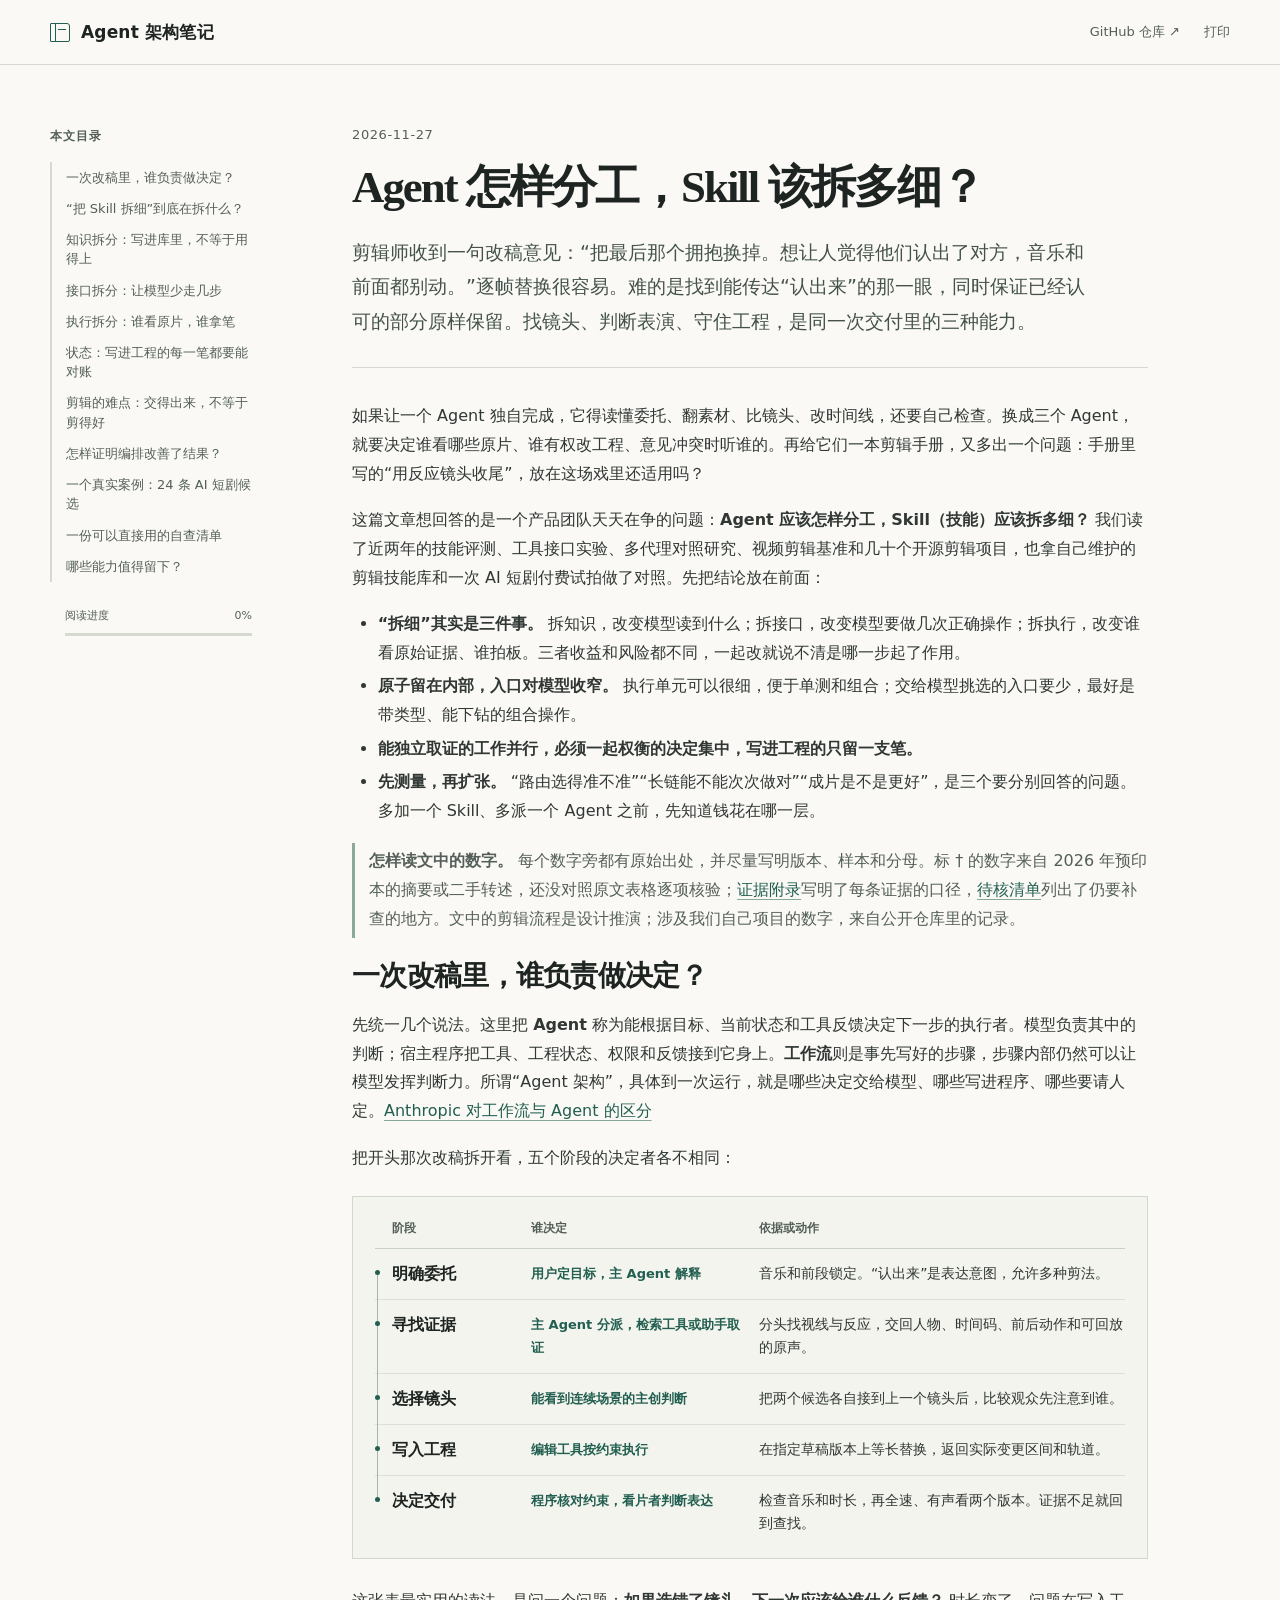
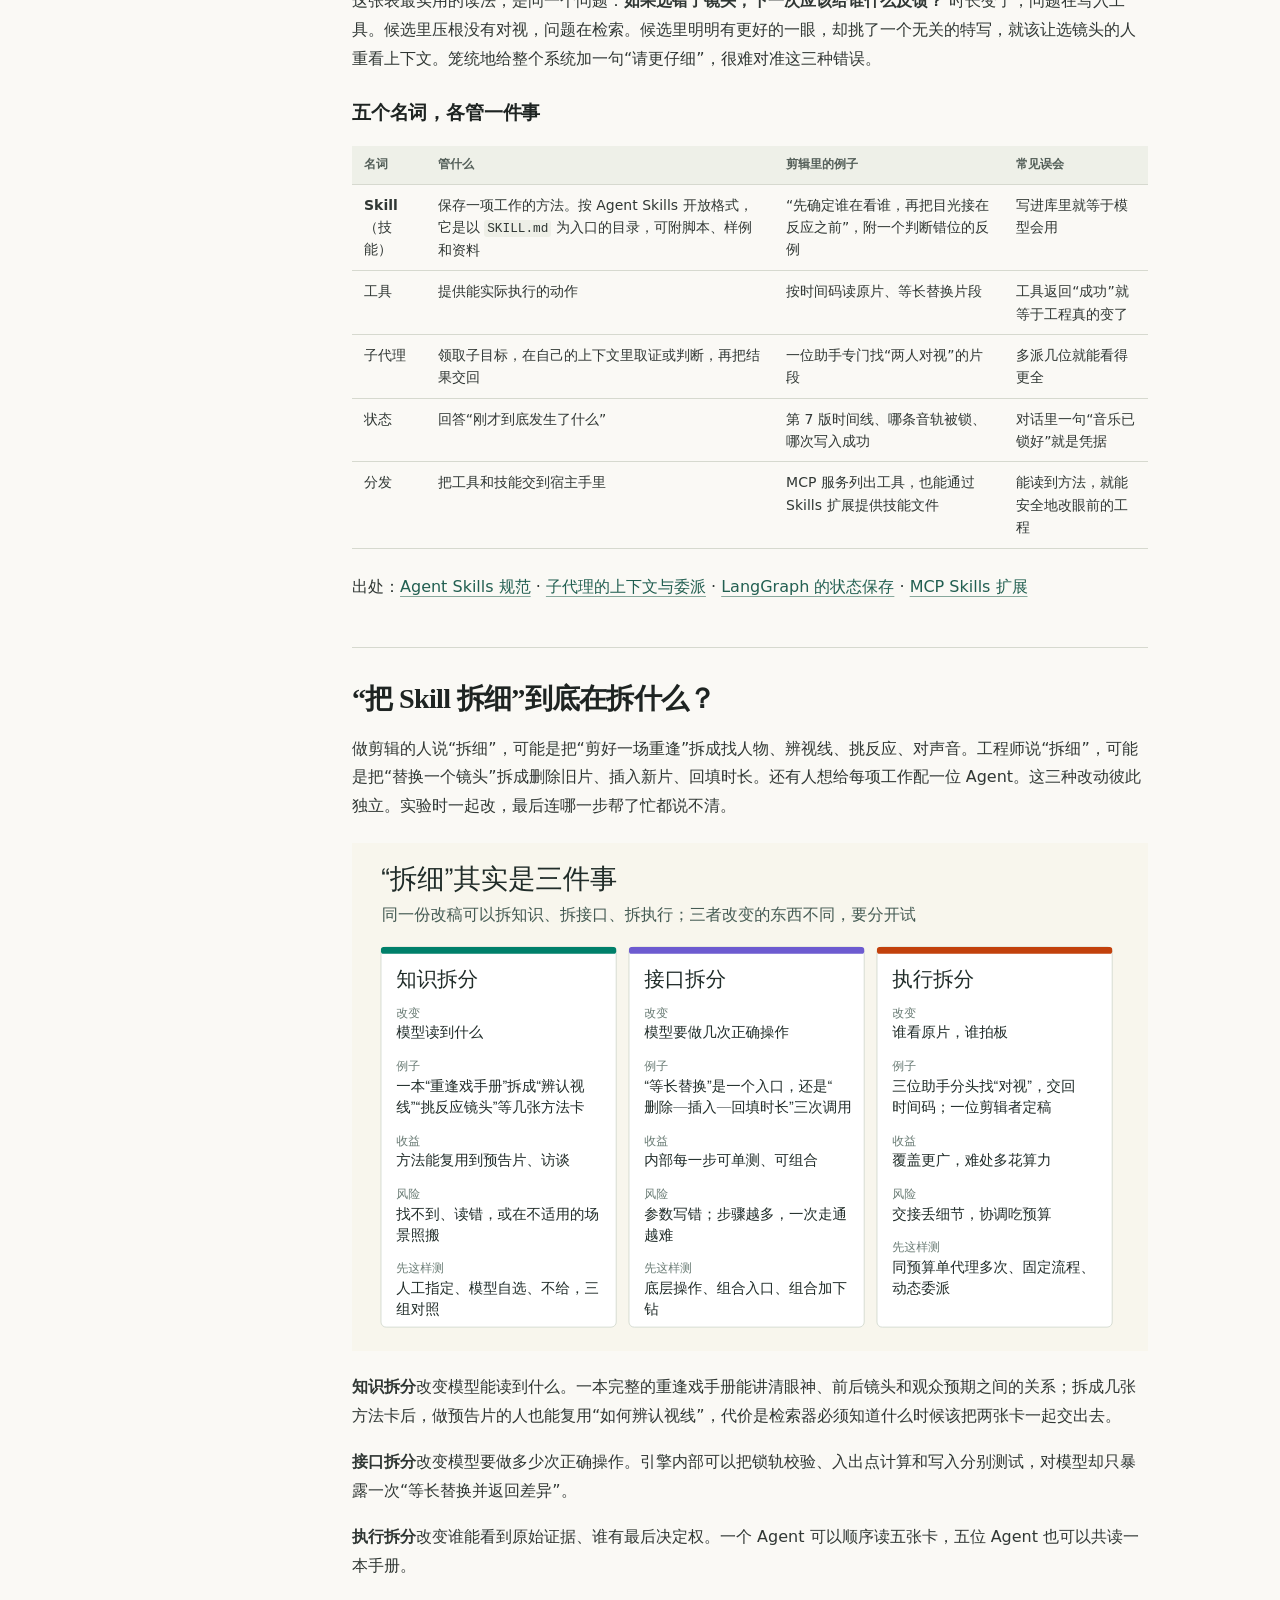
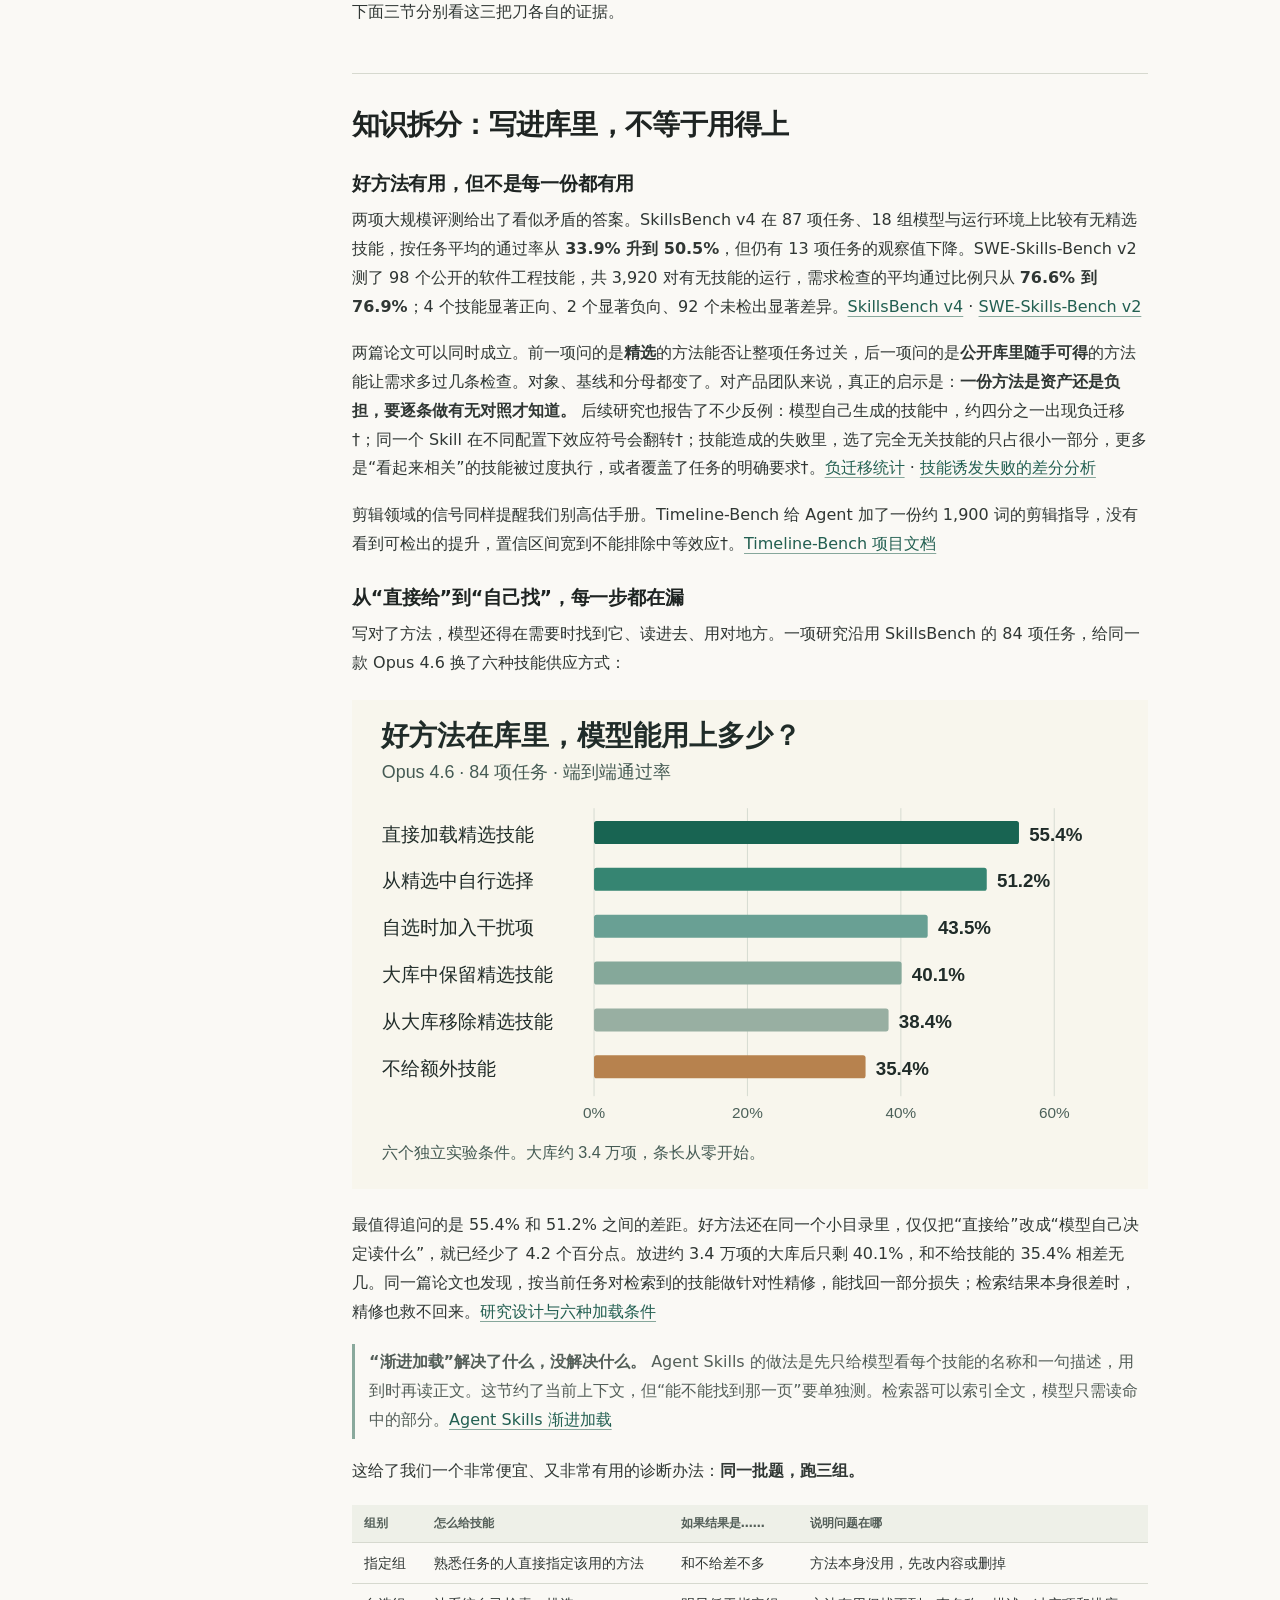
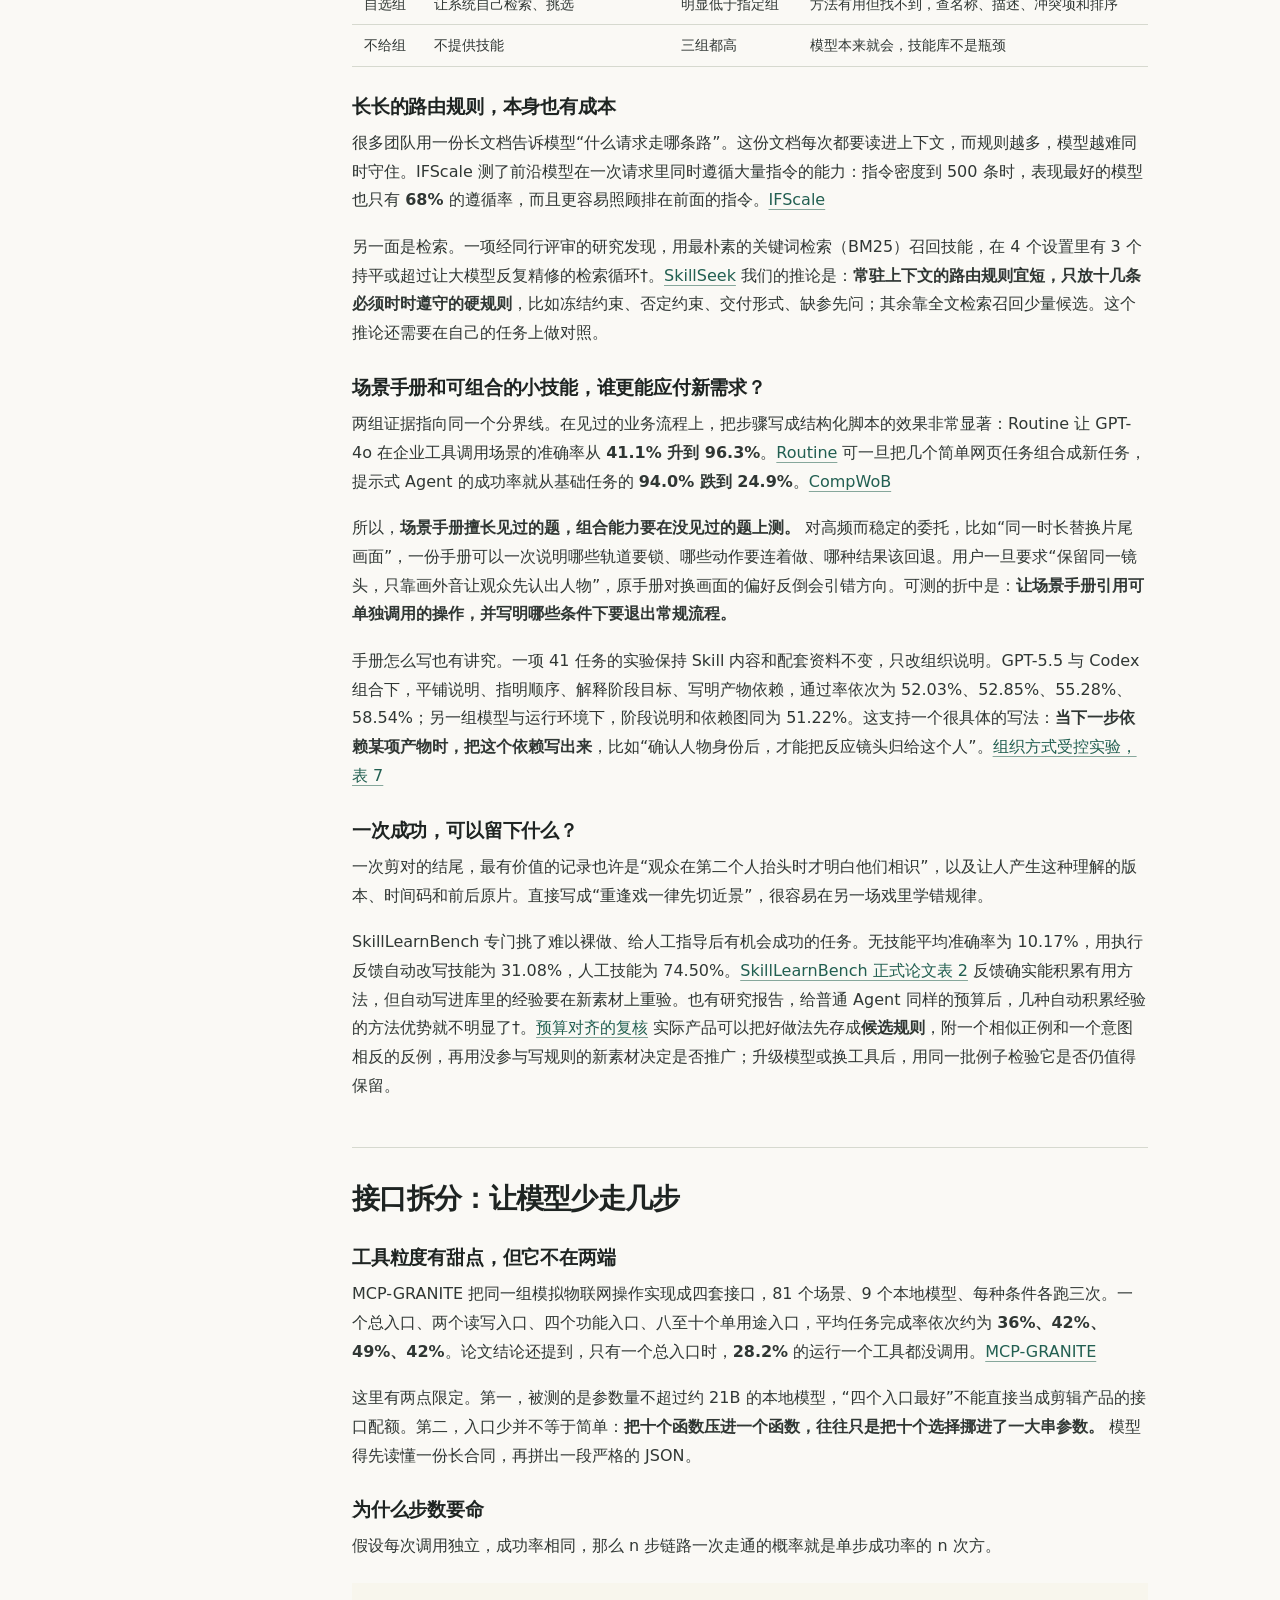
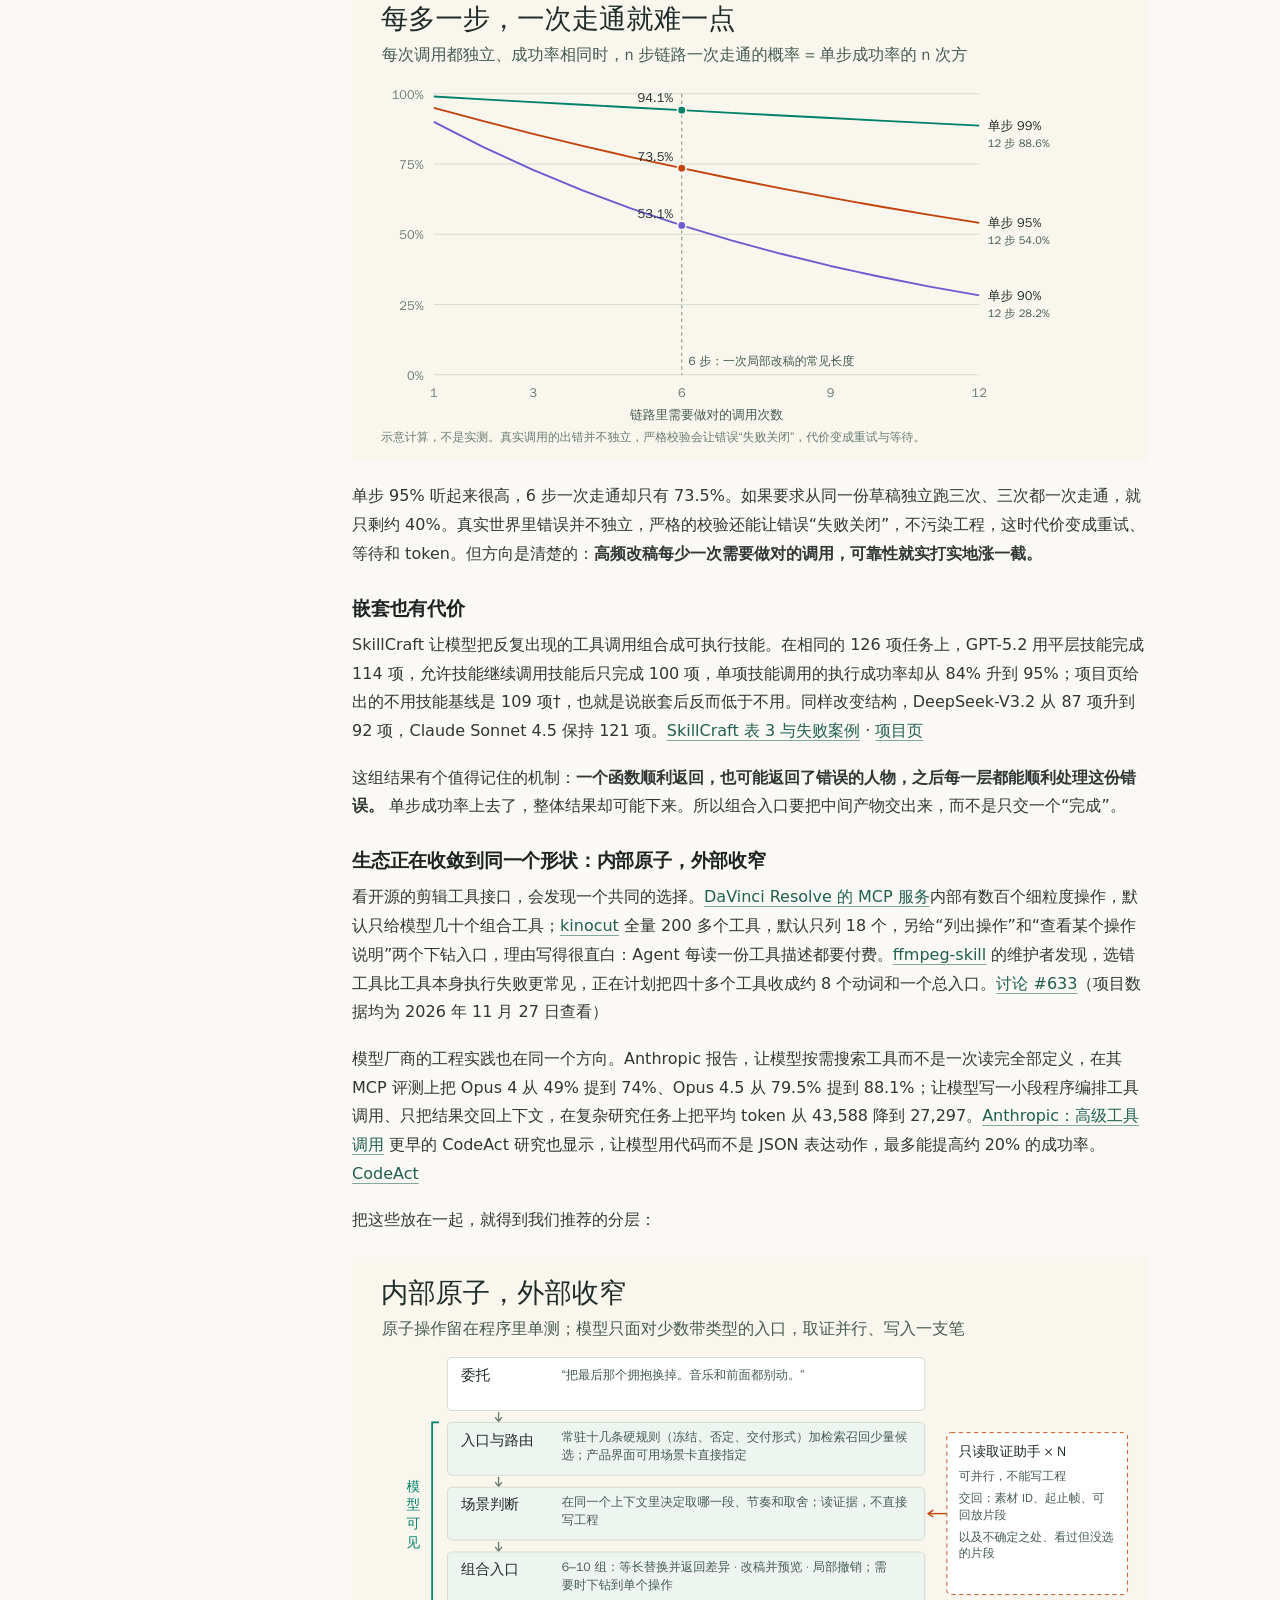
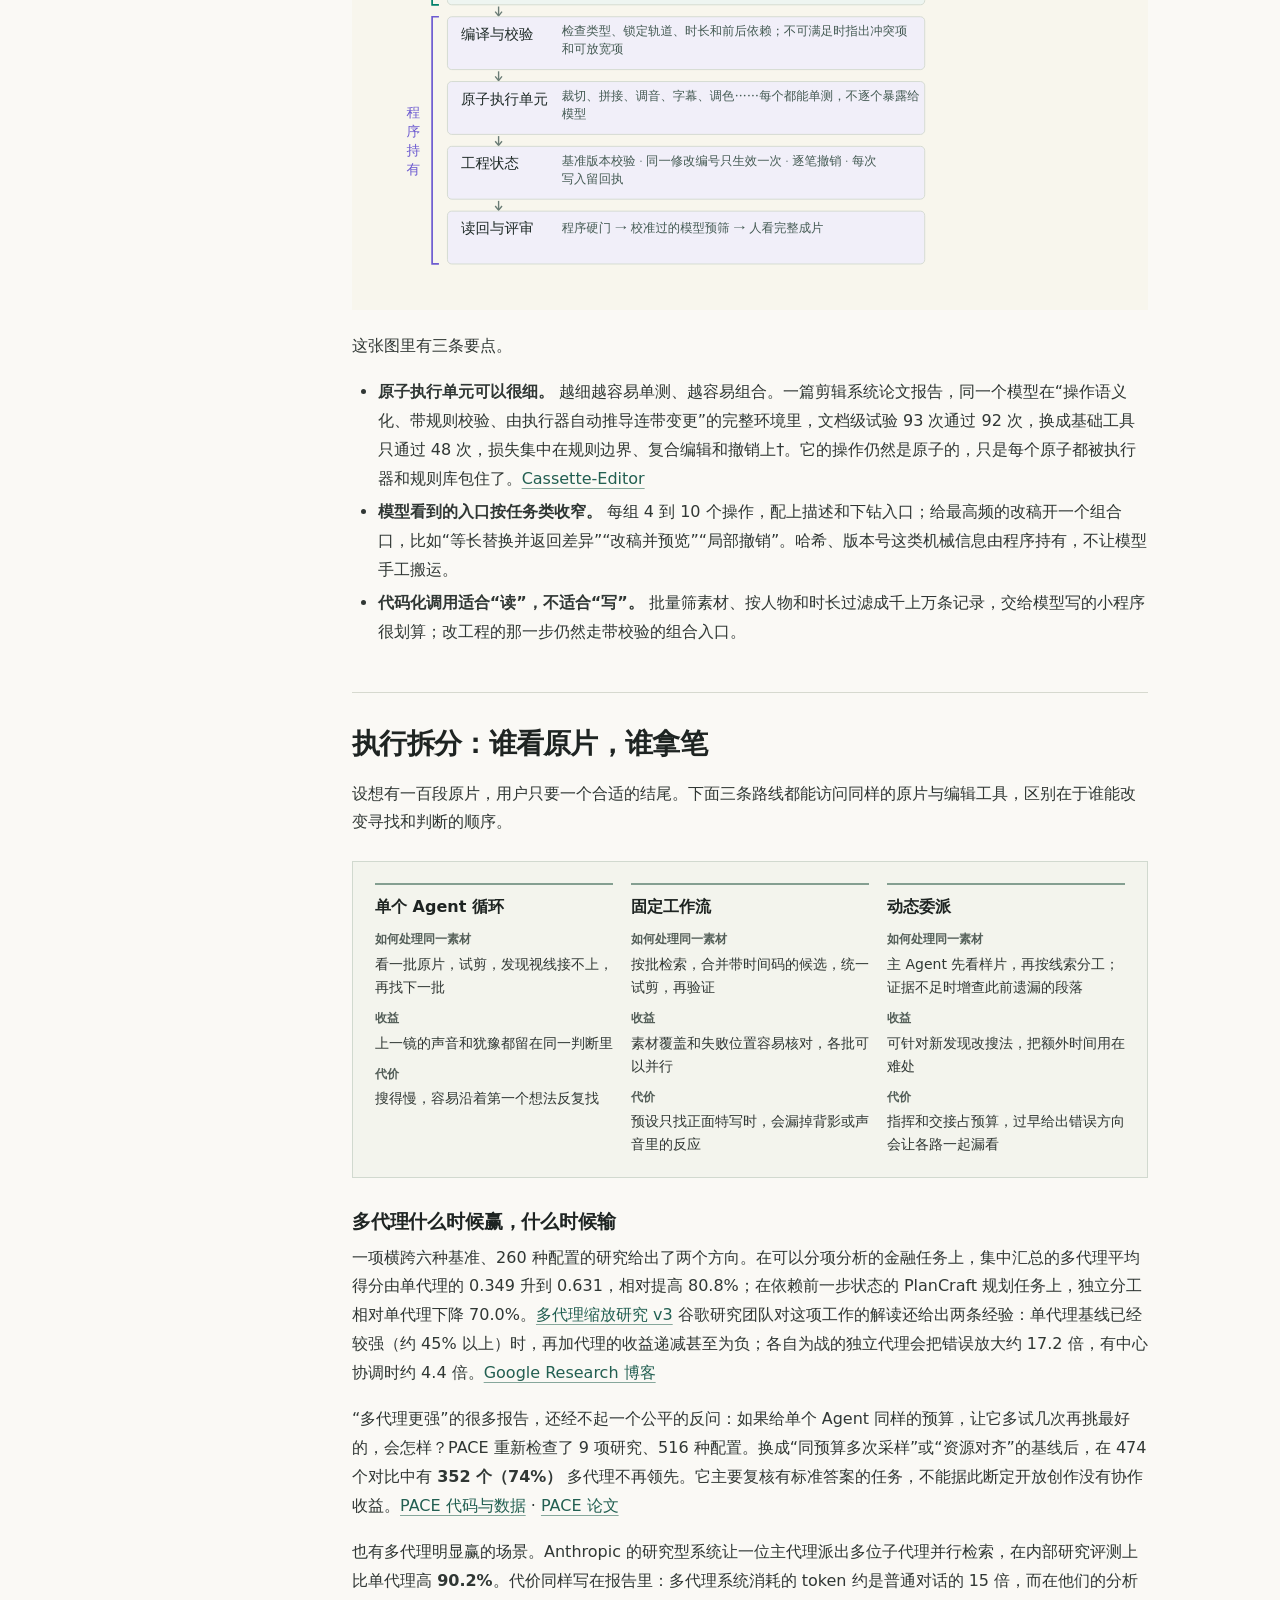
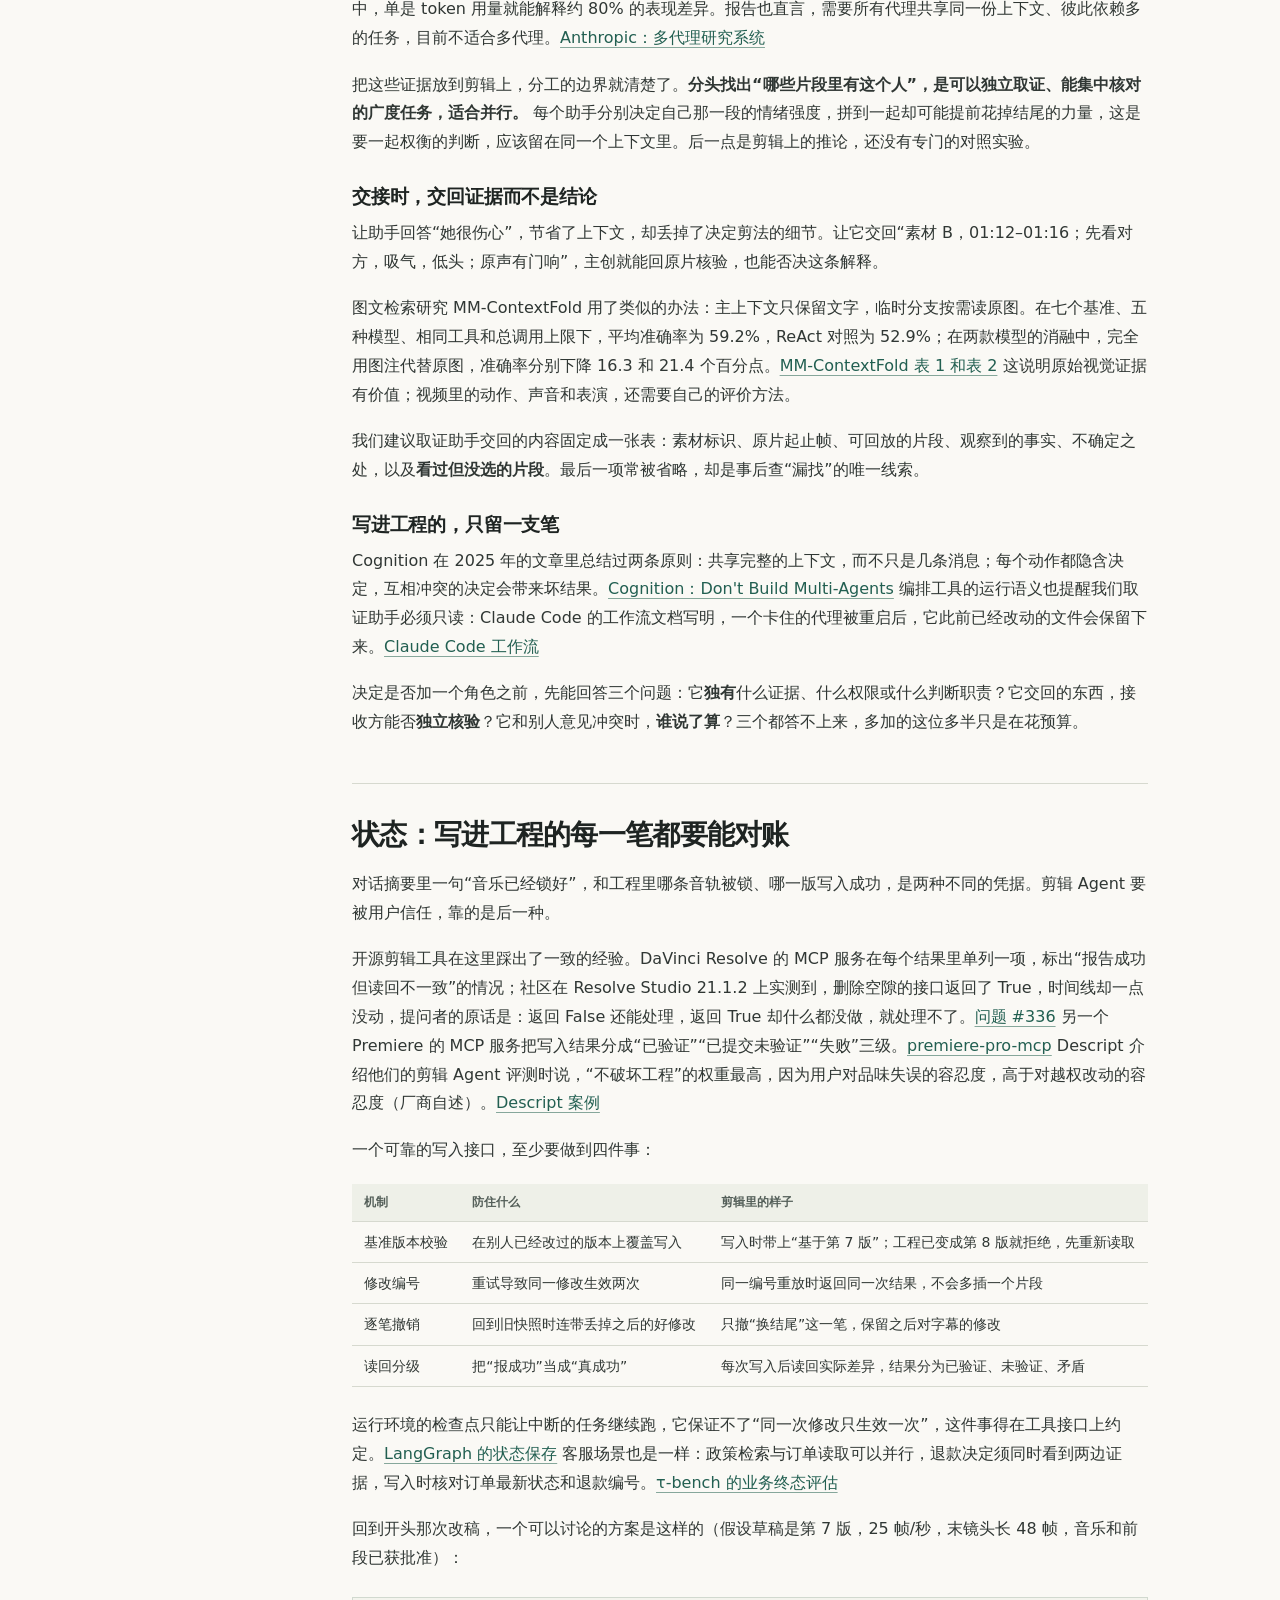
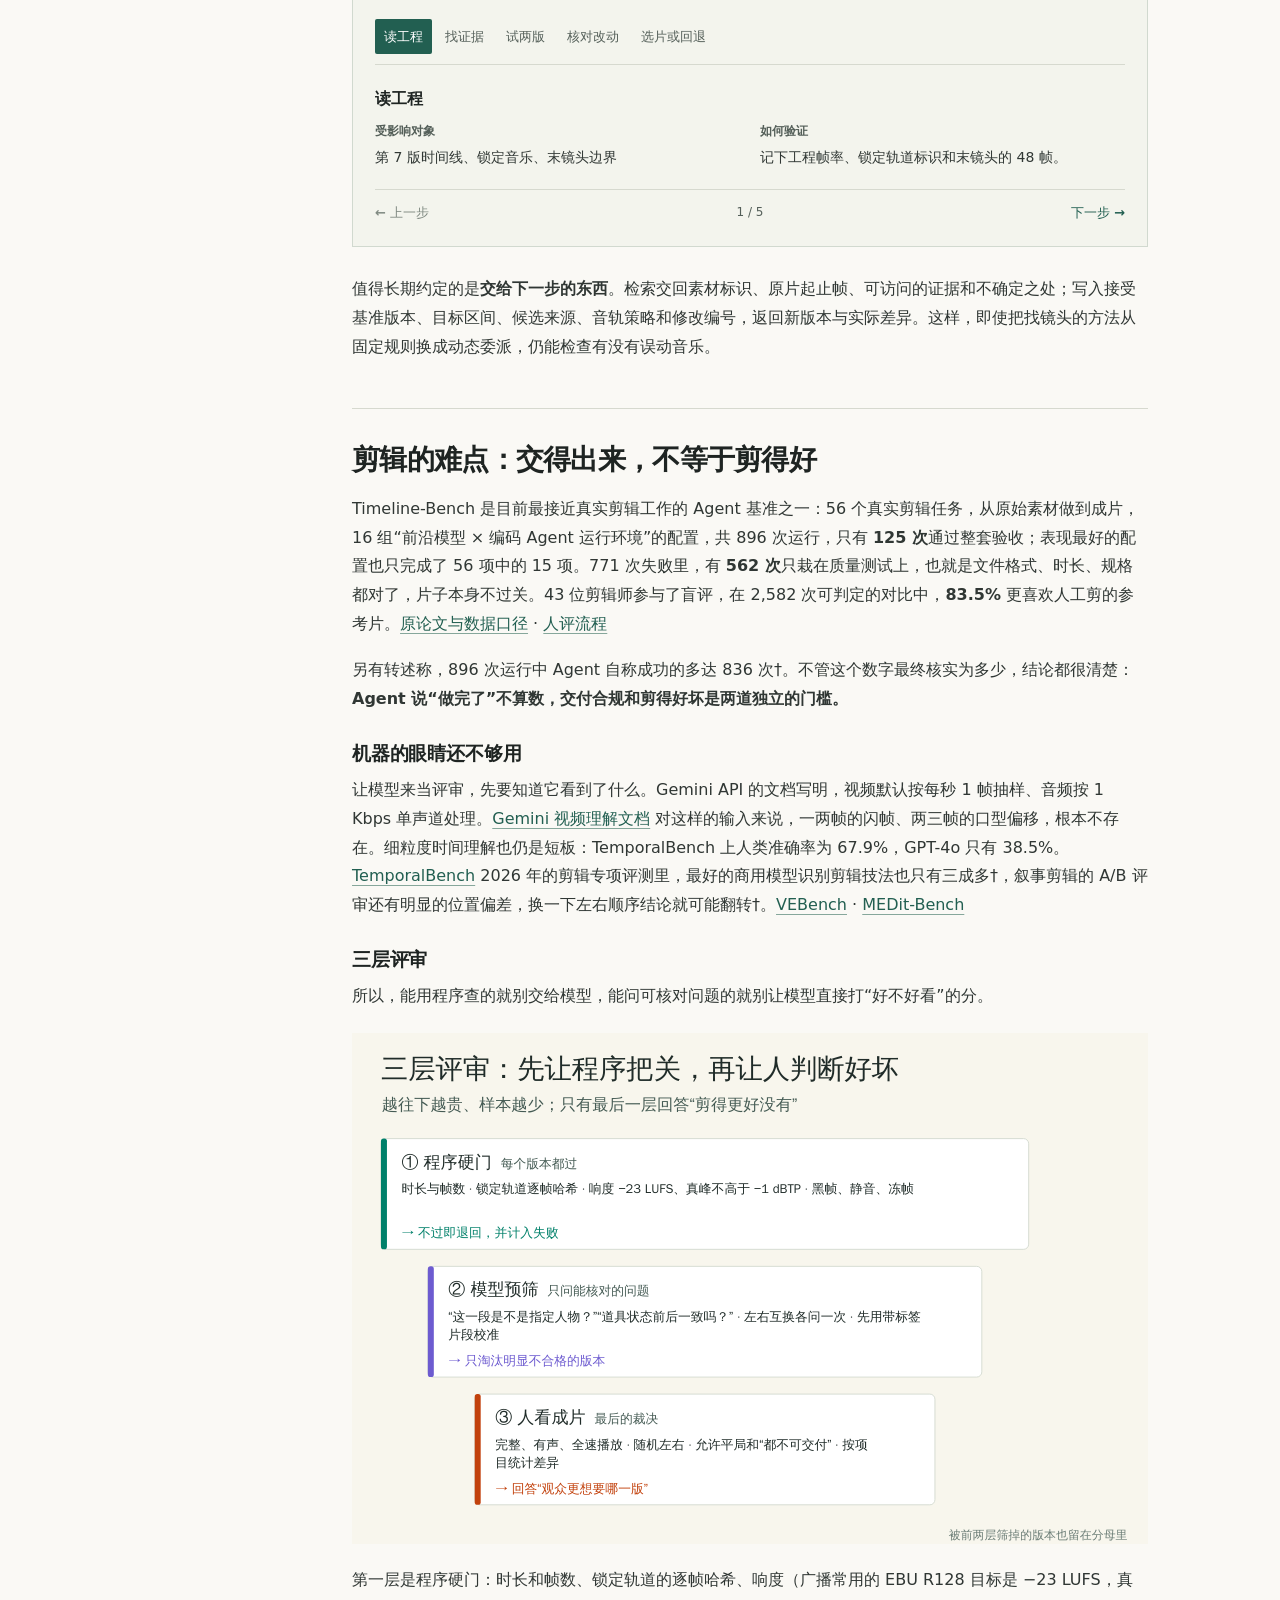
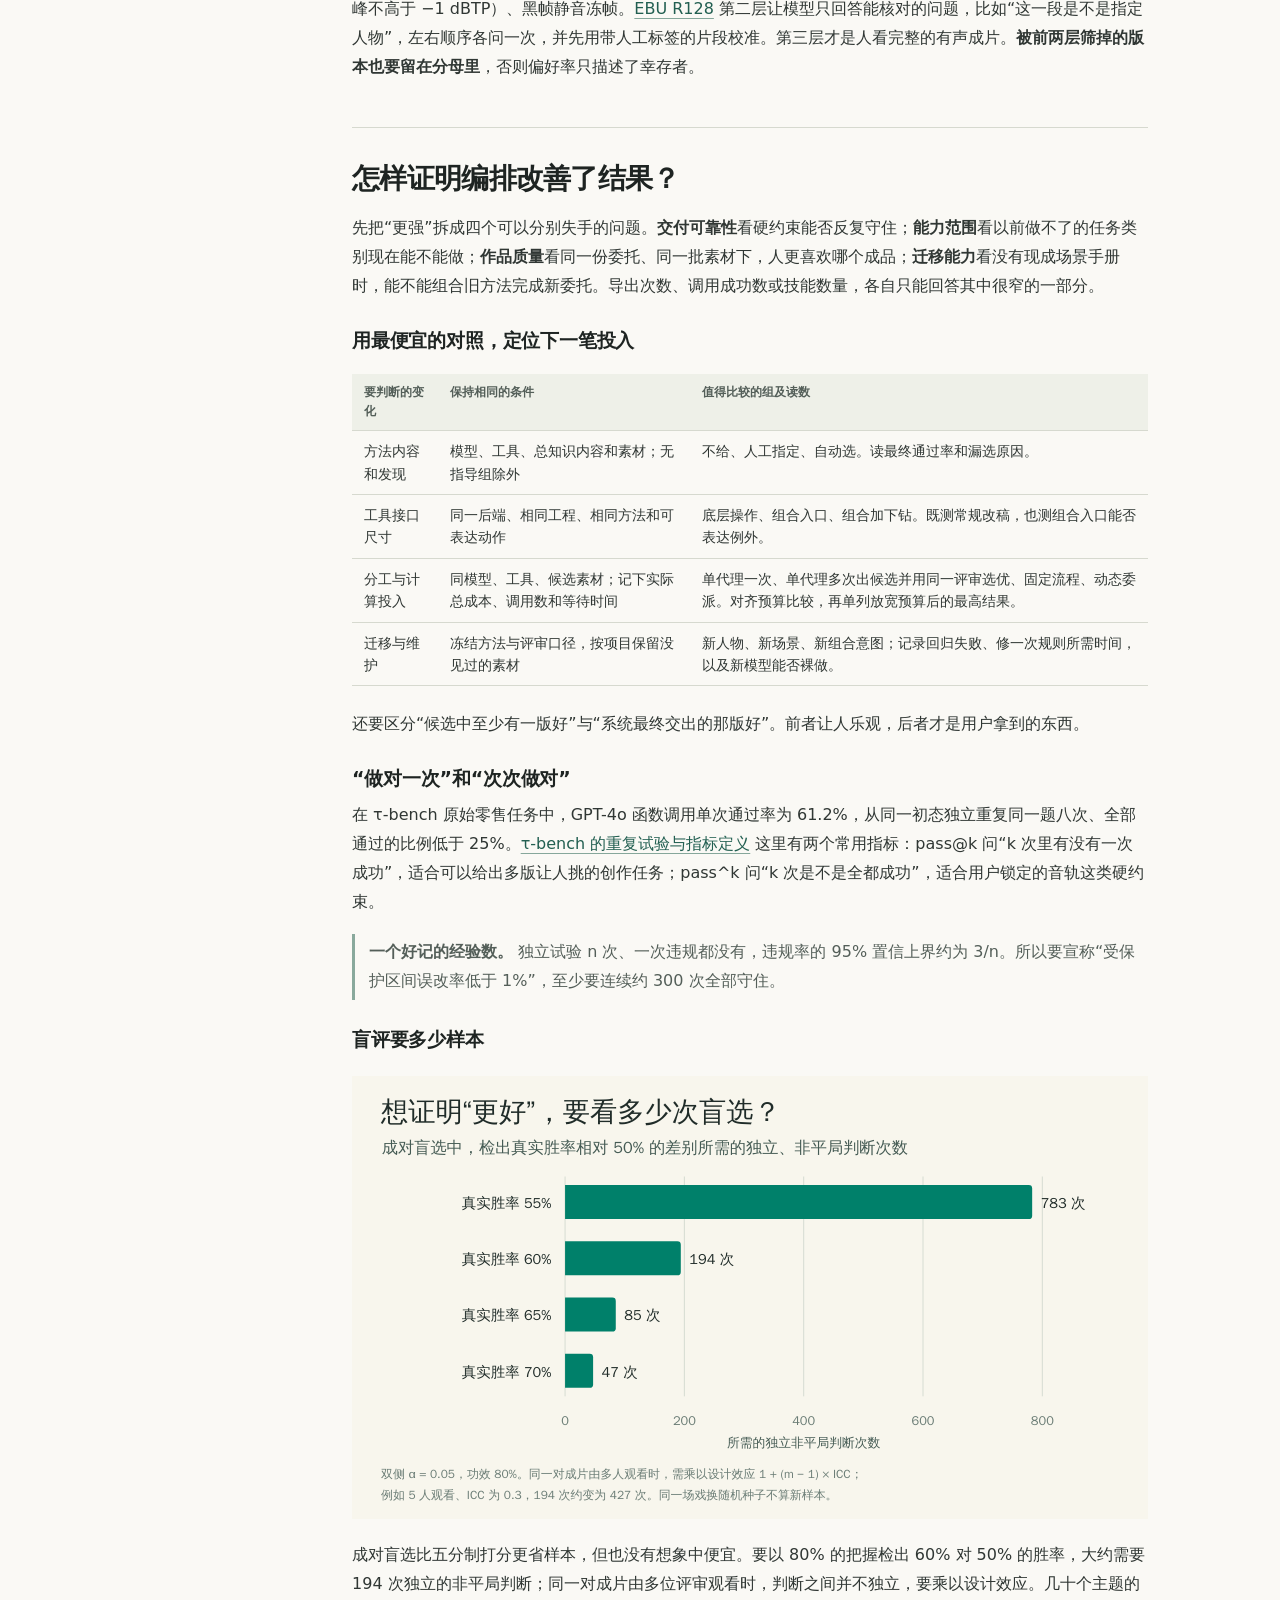
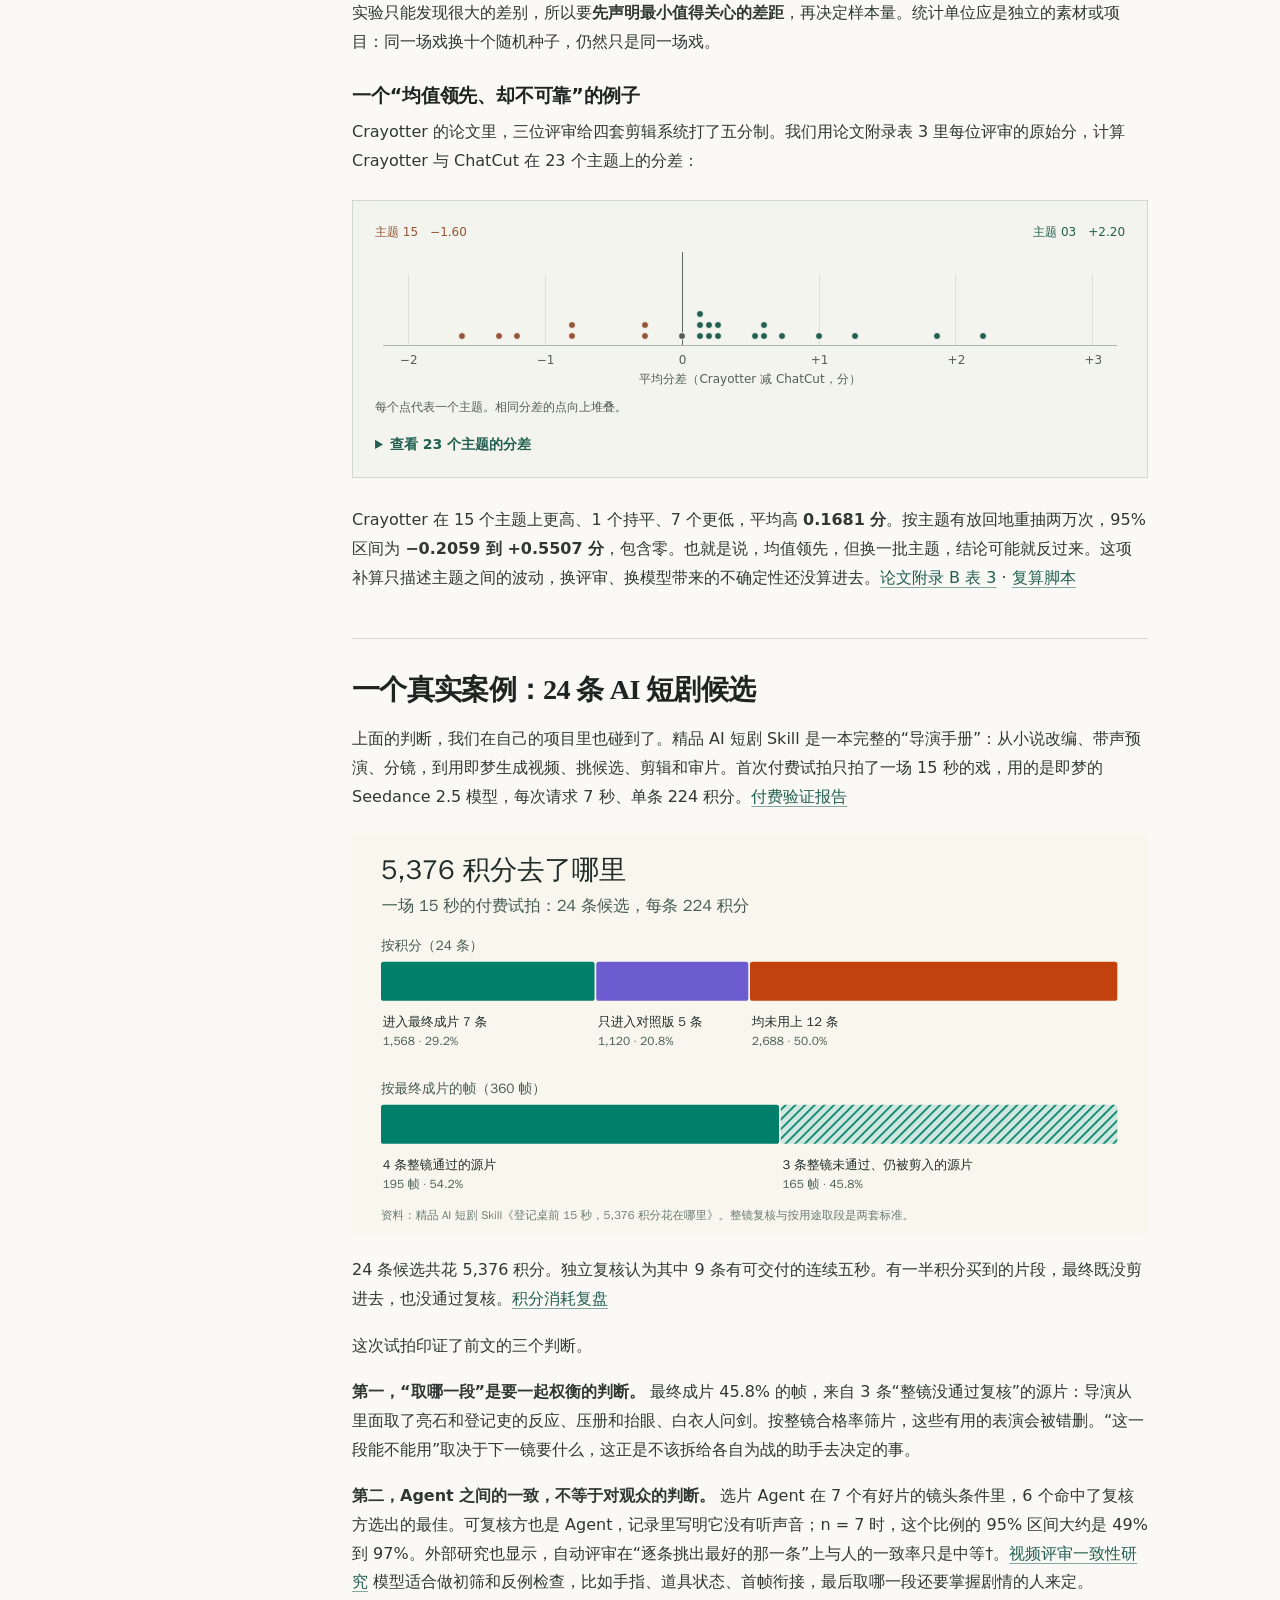
==== commit 9e0f85aa: "Second edition: three kinds of splitting, with new figures and evidence triage Rewrite the article a" ====
--- a/docs/index.html
+++ b/docs/index.html
@@ -4,24 +4,24 @@
   <meta charset="utf-8">
   <meta name="viewport" content="width=device-width, initial-scale=1">
   <meta name="color-scheme" content="light">
-  <meta name="description" content="同一份改稿委托，交给单个 Agent、固定工作流和动态委派会有什么不同？以一次镜头替换为例，对照技能评测与视频评审，讨论专业方法该拆多细，以及怎样验证成片质量。">
-  <title>Agent 怎样分工，Skill 应该拆多细？ · Agent 架构笔记</title>
+  <meta name="description" content="同一份改稿委托，交给单个 Agent、固定流程和动态委派会有什么不同？“把 Skill 拆细”其实是三件事：拆知识、拆接口、拆执行。本文用一次镜头替换串起技能评测、工具粒度、多代理对照和视频盲评，再用一次真实的 AI 短剧付费试拍检验这些判断。">
+  <title>Agent 怎样分工，Skill 该拆多细？ · Agent 架构笔记</title>
   <link rel="canonical" href="https://dengxianghua888-ops.github.io/agent-architecture-notes/articles/agent-and-skill-orchestration/">
   <meta property="og:type" content="article">
   <meta property="og:locale" content="zh_CN">
   <meta property="og:site_name" content="Agent 架构笔记">
-  <meta property="og:title" content="Agent 怎样分工，Skill 应该拆多细？">
-  <meta property="og:description" content="同一份改稿委托，交给单个 Agent、固定工作流和动态委派会有什么不同？以一次镜头替换为例，对照技能评测与视频评审，讨论专业方法该拆多细，以及怎样验证成片质量。">
+  <meta property="og:title" content="Agent 怎样分工，Skill 该拆多细？">
+  <meta property="og:description" content="同一份改稿委托，交给单个 Agent、固定流程和动态委派会有什么不同？“把 Skill 拆细”其实是三件事：拆知识、拆接口、拆执行。本文用一次镜头替换串起技能评测、工具粒度、多代理对照和视频盲评，再用一次真实的 AI 短剧付费试拍检验这些判断。">
   <meta property="og:url" content="https://dengxianghua888-ops.github.io/agent-architecture-notes/articles/agent-and-skill-orchestration/">
-  <meta property="og:image" content="https://dengxianghua888-ops.github.io/agent-architecture-notes/assets/media/share-agent-orchestration.png">
-  <meta property="og:image:alt" content="Agent 怎样分工，Skill 应该拆多细？">
-  <meta name="twitter:image" content="https://dengxianghua888-ops.github.io/agent-architecture-notes/assets/media/share-agent-orchestration.png">
+  <meta property="og:image" content="https://dengxianghua888-ops.github.io/agent-architecture-notes/assets/media/share-skill-granularity.png">
+  <meta property="og:image:alt" content="Agent 怎样分工，Skill 该拆多细？">
+  <meta name="twitter:image" content="https://dengxianghua888-ops.github.io/agent-architecture-notes/assets/media/share-skill-granularity.png">
   <meta property="og:image:type" content="image/png">
   <meta property="og:image:width" content="1200">
   <meta property="og:image:height" content="630">
   <meta name="twitter:card" content="summary_large_image">
-  <meta name="twitter:title" content="Agent 怎样分工，Skill 应该拆多细？">
-  <meta name="twitter:description" content="同一份改稿委托，交给单个 Agent、固定工作流和动态委派会有什么不同？以一次镜头替换为例，对照技能评测与视频评审，讨论专业方法该拆多细，以及怎样验证成片质量。">
+  <meta name="twitter:title" content="Agent 怎样分工，Skill 该拆多细？">
+  <meta name="twitter:description" content="同一份改稿委托，交给单个 Agent、固定流程和动态委派会有什么不同？“把 Skill 拆细”其实是三件事：拆知识、拆接口、拆执行。本文用一次镜头替换串起技能评测、工具粒度、多代理对照和视频盲评，再用一次真实的 AI 短剧付费试拍检验这些判断。">
   <link rel="stylesheet" href="./assets/reader.css">
   <script src="./assets/reader.js" defer></script>
 </head>
@@ -34,93 +34,166 @@
   </div>
 </header>
 <div class="mobile-nav">
-  <details><summary><span>文章目录</span><span class="summary-icon" aria-hidden="true"></span></summary><nav aria-label="移动端文章目录"><ol class="toc-list"><li><a href="#anatomy" data-section="anatomy">一次改稿里，谁负责做决定？</a></li><li><a href="#coordination" data-section="coordination">同一批素材，有哪些分工方式？</a></li><li><a href="#granularity" data-section="granularity">“把 Skill 拆细”到底在拆什么？</a></li><li><a href="#library" data-section="library">从一份好方法，到一个好用的技能库</a></li><li><a href="#recut" data-section="recut">回到时间线，怎样只换最后一个镜头？</a></li><li><a href="#evaluation" data-section="evaluation">怎样证明编排改善了结果？</a></li><li><a href="#closing" data-section="closing">哪些能力值得留下？</a></li></ol></nav></details>
+  <details><summary><span>文章目录</span><span class="summary-icon" aria-hidden="true"></span></summary><nav aria-label="移动端文章目录"><ol class="toc-list"><li><a href="#anatomy" data-section="anatomy">一次改稿里，谁负责做决定？</a></li><li><a href="#granularity" data-section="granularity">“把 Skill 拆细”到底在拆什么？</a></li><li><a href="#library" data-section="library">知识拆分：写进库里，不等于用得上</a></li><li><a href="#interface" data-section="interface">接口拆分：让模型少走几步</a></li><li><a href="#coordination" data-section="coordination">执行拆分：谁看原片，谁拿笔</a></li><li><a href="#state" data-section="state">状态：写进工程的每一笔都要能对账</a></li><li><a href="#review" data-section="review">剪辑的难点：交得出来，不等于剪得好</a></li><li><a href="#evaluation" data-section="evaluation">怎样证明编排改善了结果？</a></li><li><a href="#case" data-section="case">一个真实案例：24 条 AI 短剧候选</a></li><li><a href="#checklist" data-section="checklist">一份可以直接用的自查清单</a></li><li><a href="#closing" data-section="closing">哪些能力值得留下？</a></li></ol></nav></details>
 </div>
 <div class="layout">
   <aside class="rail" aria-label="阅读导航"><div class="rail-inner">
-    <div class="rail-title">本文目录</div><nav aria-label="章节目录"><ol class="toc-list"><li><a href="#anatomy" data-section="anatomy">一次改稿里，谁负责做决定？</a></li><li><a href="#coordination" data-section="coordination">同一批素材，有哪些分工方式？</a></li><li><a href="#granularity" data-section="granularity">“把 Skill 拆细”到底在拆什么？</a></li><li><a href="#library" data-section="library">从一份好方法，到一个好用的技能库</a></li><li><a href="#recut" data-section="recut">回到时间线，怎样只换最后一个镜头？</a></li><li><a href="#evaluation" data-section="evaluation">怎样证明编排改善了结果？</a></li><li><a href="#closing" data-section="closing">哪些能力值得留下？</a></li></ol></nav>
+    <div class="rail-title">本文目录</div><nav aria-label="章节目录"><ol class="toc-list"><li><a href="#anatomy" data-section="anatomy">一次改稿里，谁负责做决定？</a></li><li><a href="#granularity" data-section="granularity">“把 Skill 拆细”到底在拆什么？</a></li><li><a href="#library" data-section="library">知识拆分：写进库里，不等于用得上</a></li><li><a href="#interface" data-section="interface">接口拆分：让模型少走几步</a></li><li><a href="#coordination" data-section="coordination">执行拆分：谁看原片，谁拿笔</a></li><li><a href="#state" data-section="state">状态：写进工程的每一笔都要能对账</a></li><li><a href="#review" data-section="review">剪辑的难点：交得出来，不等于剪得好</a></li><li><a href="#evaluation" data-section="evaluation">怎样证明编排改善了结果？</a></li><li><a href="#case" data-section="case">一个真实案例：24 条 AI 短剧候选</a></li><li><a href="#checklist" data-section="checklist">一份可以直接用的自查清单</a></li><li><a href="#closing" data-section="closing">哪些能力值得留下？</a></li></ol></nav>
     <div class="reading-progress" hidden><div><span>阅读进度</span><span data-percent>0%</span></div><progress max="100" value="0" aria-label="阅读进度"></progress></div>
   </div></aside>
   <main class="reader" id="reading" tabindex="-1">
     <article aria-labelledby="article-title">
-      <header class="article-head"><div class="date">2026-11-27</div><h1 id="article-title">Agent 怎样分工，Skill 应该拆多细？</h1><div class="lead"><p>剪辑师收到一句改稿意见：“把最后那个拥抱换掉。想让人觉得他们认出了对方，音乐和前面都别动。”逐帧替换很容易。难的是找到能传达“认出来”的一眼，还要保证已获认可的部分原样保留。这三件事，需要三种不同的能力。</p></div></header>
-      <p>如果让一个 Agent 独自完成，它得读懂委托、翻找素材、比较镜头、改时间线，再自己检查。换成三个 Agent，就要决定谁看哪些原片，谁有权改工程，以及三人意见冲突时听谁的。再给它们一本剪辑手册，又多了一个问题：手册里写的“用反应镜头收尾”，在这场戏里究竟适不适用？</p>
-<p>本文的判断是，<strong>能独立取证的工作适合拆开，必须一起权衡的决定应共享上下文，可重复验证的动作值得封装。</strong> 这是选择架构的起点。下面把同一份委托分别放进几种结构，用研究中的正例和反例说明，这个判断在什么条件下会失灵。</p>
+      <header class="article-head"><div class="date">2026-11-27</div><h1 id="article-title">Agent 怎样分工，Skill 该拆多细？</h1><div class="lead"><p>剪辑师收到一句改稿意见：“把最后那个拥抱换掉。想让人觉得他们认出了对方，音乐和前面都别动。”逐帧替换很容易。难的是找到能传达“认出来”的那一眼，同时保证已经认可的部分原样保留。找镜头、判断表演、守住工程，是同一次交付里的三种能力。</p></div></header>
+      <p>如果让一个 Agent 独自完成，它得读懂委托、翻素材、比镜头、改时间线，还要自己检查。换成三个 Agent，就要决定谁看哪些原片、谁有权改工程、意见冲突时听谁的。再给它们一本剪辑手册，又多出一个问题：手册里写的“用反应镜头收尾”，放在这场戏里还适用吗？</p>
+<p>这篇文章想回答的是一个产品团队天天在争的问题：<strong>Agent 应该怎样分工，Skill（技能）应该拆多细？</strong> 我们读了近两年的技能评测、工具接口实验、多代理对照研究、视频剪辑基准和几十个开源剪辑项目，也拿自己维护的剪辑技能库和一次 AI 短剧付费试拍做了对照。先把结论放在前面：</p>
+<ul><li><strong>“拆细”其实是三件事。</strong> 拆知识，改变模型读到什么；拆接口，改变模型要做几次正确操作；拆执行，改变谁看原始证据、谁拍板。三者收益和风险都不同，一起改就说不清是哪一步起了作用。</li><li><strong>原子留在内部，入口对模型收窄。</strong> 执行单元可以很细，便于单测和组合；交给模型挑选的入口要少，最好是带类型、能下钻的组合操作。</li><li><strong>能独立取证的工作并行，必须一起权衡的决定集中，写进工程的只留一支笔。</strong></li><li><strong>先测量，再扩张。</strong> “路由选得准不准”“长链能不能次次做对”“成片是不是更好”，是三个要分别回答的问题。多加一个 Skill、多派一个 Agent 之前，先知道钱花在哪一层。</li></ul>
+<blockquote><p><strong>怎样读文中的数字。</strong> 每个数字旁都有原始出处，并尽量写明版本、样本和分母。标 † 的数字来自 2026 年预印本的摘要或二手转述，还没对照原文表格逐项核验；<a href="https://github.com/dengxianghua888-ops/agent-architecture-notes/blob/main/notes/evidence-review.md">证据附录</a>写明了每条证据的口径，<a href="https://github.com/dengxianghua888-ops/agent-architecture-notes/blob/main/notes/research-todo.md">待核清单</a>列出了仍要补查的地方。文中的剪辑流程是设计推演；涉及我们自己项目的数字，来自公开仓库里的记录。</p></blockquote>
 <section class="chapter" id="anatomy">
 <h2>一次改稿里，谁负责做决定？<a class="anchor" href="#anatomy" aria-label="本节链接">#</a></h2>
-<p>这里把 Agent 称为能根据目标、当前状态和工具反馈决定下一步的执行者。模型负责其中的判断，宿主程序把可用工具、工程状态、权限和反馈接到它身上。“Agent 架构”具体到一次运行，就是哪些决定交给模型，哪些写进程序，哪些要请人定。一个工作流也能让模型发挥判断力。只要步骤固定，步骤内仍然可以生成不同的候选。<a href="https://www.anthropic.com/engineering/building-effective-agents">Anthropic 对工作流与 Agent 的定义和实例</a></p>
-<figure class="diagram" aria-label="控制权流程"><div class="flow-labels" aria-hidden="true"><span>阶段</span><span>谁决定</span><span>依据或动作</span></div><ol class="flow vertical"><li><strong>明确委托</strong><div class="owner">用户定目标，主 Agent 解释</div><div class="desc">音乐和前段锁定。“认出来”是表达意图，允许多种剪法。</div></li><li><strong>寻找证据</strong><div class="owner">主 Agent 分派，检索工具或助手取证</div><div class="desc">分头找视线与反应，交回人物、时间码、前后动作和可回放的原声。</div></li><li><strong>选择镜头</strong><div class="owner">能看到连续场景的主创判断</div><div class="desc">把两个候选各自接到上一个镜头后，比较观众先注意到谁。</div></li><li><strong>写入工程</strong><div class="owner">编辑工具按约束执行</div><div class="desc">在指定草稿版本等长替换，返回实际变更区间和轨道。</div></li><li><strong>决定交付</strong><div class="owner">程序核对约束，看片者判断表达</div><div class="desc">检查音乐和时长，再全速、有声看两个版本。证据不足就回到查找。</div></li></ol></figure>
-<p>读这张图，可以问一个很实际的问题：如果选错了镜头，下一次应该给谁什么反馈？时长变了，反馈给写入工具。候选里压根没有对视，回到检索。候选里明明有更好的一眼，却挑了一个无关的特写，就该让选择镜头的人重看上下文。笼统地给整个系统加一段“请更仔细”，很难对准这三个错误。</p>
-<h3 id="skill工具子代理和状态各管什么">Skill、工具、子代理和状态各管什么<a class="anchor" href="#skill工具子代理和状态各管什么" aria-label="本节链接">#</a></h3>
-<p><strong>Skill（技能）</strong>保存一项工作的方法。按 Agent Skills 的开放格式，它是以 <code>SKILL.md</code> 为入口的目录，可以附带脚本、样例和资料。剪辑方法可以写“先确定谁在看谁，再把目光接在反应之前”，并附上判断错位的反例。<strong>工具</strong>提供可以实际执行的动作，例如按时间码读原片、替换片段。一个 Skill 可以教模型何时调用工具，也可以附上完成动作的脚本。<strong>子代理</strong>则领取子目标，在自己的上下文里取证或作判断，再把结果交回或移交下一位。<a href="https://agentskills.io/specification">Agent Skills 规范</a> · <a href="https://code.claude.com/docs/en/sub-agents">子代理的上下文与委派</a></p>
-<p><strong>状态</strong>回答“刚才到底发生了什么”。对话摘要里一句“音乐已经锁好”，与工程里哪条音轨被锁、哪一版写入成功，是两种不同的凭据。运行环境可以保存检查点供中断后继续；应用仍需给实际写入做版本校验和重复提交处理。否则，恢复一次请求就可能多插入一个片段。这个问题同样出现在客服退款和订单变更中。<a href="https://docs.langchain.com/oss/python/langgraph/persistence">LangGraph 的状态保存机制</a></p>
-<p>还有一层是分发。MCP，即模型上下文协议，可以给宿主提供工具和资源；其 Skills 扩展也能列出技能并读取说明及配套文件。客户端要支持扩展、选择加载内容，并决定如何调用脚本或工具。从服务器上读到一份剪辑方法，到能安全地改写眼前的工程，中间还有这几步。<a href="https://modelcontextprotocol.io/extensions/skills/overview">MCP Skills 扩展与客户端支持说明</a></p>
-</section>
-<section class="chapter" id="coordination">
-<h2>同一批素材，有哪些分工方式？<a class="anchor" href="#coordination" aria-label="本节链接">#</a></h2>
-<p>设想有一百段原片，用户只要一个合适的结尾。下面三条路线都能访问同样的原片与编辑工具。它们的区别在于谁能改变寻找和判断的顺序。</p>
-<figure class="diagram" aria-label="同一素材的方案比较"><div class="routes"><div class="route"><strong>单个 Agent 循环</strong><dl><dt>如何处理同一素材</dt><dd>看一批原片，试剪，发现视线接不上，再找下一批</dd><dt>收益</dt><dd>上一镜的声音和犹豫都留在同一判断里</dd><dt>代价</dt><dd>搜得慢，容易沿着第一个想法反复找</dd></dl></div><div class="route"><strong>固定工作流</strong><dl><dt>如何处理同一素材</dt><dd>按批检索，合并带时间码的候选，统一试剪，再验证</dd><dt>收益</dt><dd>素材覆盖和失败位置容易核对，各批可以并行</dd><dt>代价</dt><dd>预设只找正面特写时，会漏掉背影或声音里的反应</dd></dl></div><div class="route"><strong>动态委派</strong><dl><dt>如何处理同一素材</dt><dd>主 Agent 先看样片，再按线索分工；证据不足时增查此前遗漏的段落</dd><dt>收益</dt><dd>可针对新发现改搜法，把额外时间用在难处</dd><dt>代价</dt><dd>指挥和交接占预算，过早给出错误方向会让各路一起漏看</dd></dl></div></div></figure>
-<p><strong>并行、分工和移交是三个选择。</strong> 程序可以并发读取一百个文件，全程只用一个负责判断的模型。几个助手各自搜片，可以只读，共用一位最终剪辑者。另一种设计是移交控制权，例如客服助手把个案和订单状态交给退货专员，后者继续与用户对话。同一件事让多位助手都拥有写权限，还要解决它们读到不同版本、给出相互覆盖的修改。决定是否加一个角色前，应先能说出它独有的证据、权限或判断职责。<a href="https://developers.openai.com/api/docs/guides/agents/orchestration#use-handoffs-for-delegated-ownership">OpenAI 对助手协作和控制权移交的说明</a></p>
-<p>一项横跨六种基准、260 种配置的研究呈现了两个方向。在可分项分析的金融任务上，集中汇总的多代理平均得分由单代理的 0.349 升到 0.631，相对提高 80.8%。在依赖前一步状态的 PlanCraft 规划任务上，独立分工相对单代理下降 70.0%。两端来自不同任务和编排。回到选镜，分头找出“哪些片段里有这个人”有望扩大覆盖；每个助手分别决定自己那一段的情绪强度，拼到一起却可能提前花掉结尾的力量。后一个判断是剪辑上的推论。<a href="https://arxiv.org/html/2512.08296v3">多代理缩放研究 v3</a></p>
-<h3 id="交接时摘要保留什么">交接时，摘要保留什么？<a class="anchor" href="#交接时摘要保留什么" aria-label="本节链接">#</a></h3>
-<p>让助手回答“她很伤心”，节省了上下文，却丢掉了决定剪法的细节。让它交回“素材 B，01:12–01:16；先看对方，吸气，低头；原声有门响”，主创就能回原片核验，也能否决这条解释。图文检索研究 MM-ContextFold 用了类似办法：主上下文保留文字，临时分支按需读原图。在七个基准、五种模型、相同工具和总模型调用上限下，平均准确率为 59.2%，ReAct 对照为 52.9%。在两款模型的消融中，完全用图注代替分支原图，准确率分别下降 16.3 和 21.4 个百分点。这项实验证实原始视觉证据对图文问答有价值；视频的动作、声音、表演仍需要自己的评价方法。<a href="https://arxiv.org/html/2609.23121v1">MM-ContextFold 表 1 和表 2</a></p>
-<h3 id="claude-code-和-codex-把哪部分交给了程序">Claude Code 和 Codex 把哪部分交给了程序？<a class="anchor" href="#claude-code-和-codex-把哪部分交给了程序" aria-label="本节链接">#</a></h3>
-<p>以核查十条声明为例。Claude Code 的 Ultracode 可让模型为合适的任务编写动态工作流。Anthropic 的示例先核查十条声明，再派怀疑者复查初判获支持的四条。四条矛盾、两条证据不足的声明都没进第二轮。这个设计有利于拦下被误判为真的声明。如果想发现被初筛错杀的好镜头，就得抽查落选项。再开几位都只看入围结果的助手，覆盖面也不会扩大。<a href="https://code.claude.com/docs/en/workflows">Claude Code 工作流</a> · <a href="https://platform.claude.com/cookbook/claude-agent-sdk-08-dynamic-workflows">十条声明的示例脚本</a></p>
-<p>OpenAI 的程序化工具调用展示了另一个选择。模型可以写程序遍历获准工具的结果，先按人物、时长等条件筛掉大量记录，再把少量原片引用交给负责比较的模型。Codex 也可以委派子代理，但一次筛选不必为每个文件启动一个助手。推理强度调整一次判断愿意花多少资源；程序化调用改变工具之间怎样传数据；委派改变谁看到哪些证据。理解这三个开关，比记住某个界面的最高档更有用。<a href="https://developers.openai.com/api/docs/guides/tools-programmatic-tool-calling">程序化工具调用</a> · <a href="https://learn.chatgpt.com/docs/agent-configuration/subagents">Codex 与 Work 的子代理说明</a> · <a href="https://code.claude.com/docs/en/model-config">Claude Code 的强度设置</a></p>
+<p>先统一几个说法。这里把 <strong>Agent</strong> 称为能根据目标、当前状态和工具反馈决定下一步的执行者。模型负责其中的判断；宿主程序把工具、工程状态、权限和反馈接到它身上。<strong>工作流</strong>则是事先写好的步骤，步骤内部仍然可以让模型发挥判断力。所谓“Agent 架构”，具体到一次运行，就是哪些决定交给模型、哪些写进程序、哪些要请人定。<a href="https://www.anthropic.com/engineering/building-effective-agents">Anthropic 对工作流与 Agent 的区分</a></p>
+<p>把开头那次改稿拆开看，五个阶段的决定者各不相同：</p>
+<figure class="diagram" aria-label="控制权流程"><div class="flow-labels" aria-hidden="true"><span>阶段</span><span>谁决定</span><span>依据或动作</span></div><ol class="flow vertical"><li><strong>明确委托</strong><div class="owner">用户定目标，主 Agent 解释</div><div class="desc">音乐和前段锁定。“认出来”是表达意图，允许多种剪法。</div></li><li><strong>寻找证据</strong><div class="owner">主 Agent 分派，检索工具或助手取证</div><div class="desc">分头找视线与反应，交回人物、时间码、前后动作和可回放的原声。</div></li><li><strong>选择镜头</strong><div class="owner">能看到连续场景的主创判断</div><div class="desc">把两个候选各自接到上一个镜头后，比较观众先注意到谁。</div></li><li><strong>写入工程</strong><div class="owner">编辑工具按约束执行</div><div class="desc">在指定草稿版本上等长替换，返回实际变更区间和轨道。</div></li><li><strong>决定交付</strong><div class="owner">程序核对约束，看片者判断表达</div><div class="desc">检查音乐和时长，再全速、有声看两个版本。证据不足就回到查找。</div></li></ol></figure>
+<p>这张表最实用的读法，是问一个问题：<strong>如果选错了镜头，下一次应该给谁什么反馈？</strong> 时长变了，问题在写入工具。候选里压根没有对视，问题在检索。候选里明明有更好的一眼，却挑了一个无关的特写，就该让选镜头的人重看上下文。笼统地给整个系统加一句“请更仔细”，很难对准这三种错误。</p>
+<h3 id="五个名词各管一件事">五个名词，各管一件事<a class="anchor" href="#五个名词各管一件事" aria-label="本节链接">#</a></h3>
+<div class="table-wrap"><table><thead><tr><th scope="col">名词</th><th scope="col">管什么</th><th scope="col">剪辑里的例子</th><th scope="col">常见误会</th></tr></thead><tbody><tr><td>Skill（技能）</td><td>保存一项工作的方法。按 Agent Skills 开放格式，它是以 <code>SKILL.md</code> 为入口的目录，可附脚本、样例和资料</td><td>“先确定谁在看谁，再把目光接在反应之前”，附一个判断错位的反例</td><td>写进库里就等于模型会用</td></tr><tr><td>工具</td><td>提供能实际执行的动作</td><td>按时间码读原片、等长替换片段</td><td>工具返回“成功”就等于工程真的变了</td></tr><tr><td>子代理</td><td>领取子目标，在自己的上下文里取证或判断，再把结果交回</td><td>一位助手专门找“两人对视”的片段</td><td>多派几位就能看得更全</td></tr><tr><td>状态</td><td>回答“刚才到底发生了什么”</td><td>第 7 版时间线、哪条音轨被锁、哪次写入成功</td><td>对话里一句“音乐已锁好”就是凭据</td></tr><tr><td>分发</td><td>把工具和技能交到宿主手里</td><td>MCP 服务列出工具，也能通过 Skills 扩展提供技能文件</td><td>能读到方法，就能安全地改眼前的工程</td></tr></tbody></table></div>
+<p>出处：<a href="https://agentskills.io/specification">Agent Skills 规范</a> · <a href="https://code.claude.com/docs/en/sub-agents">子代理的上下文与委派</a> · <a href="https://docs.langchain.com/oss/python/langgraph/persistence">LangGraph 的状态保存</a> · <a href="https://modelcontextprotocol.io/extensions/skills/overview">MCP Skills 扩展</a></p>
 </section>
 <section class="chapter" id="granularity">
 <h2>“把 Skill 拆细”到底在拆什么？<a class="anchor" href="#granularity" aria-label="本节链接">#</a></h2>
-<p>做剪辑的人可能想把“剪好一场重逢”拆成找人物、辨认视线、挑反应、对齐声音。工程师可能指把“替换一个镜头”拆成移除旧片、插入新片、回填时长。还有人打算给每项工作配一位 Agent。这三种改动彼此独立，实验时一起改，最后连哪一步帮了忙都说不清。</p>
-<p><strong>知识拆分</strong>改变模型能读到什么。一本完整的重逢戏手册能讲清眼神、前后镜头和观众预期之间的关系。拆成几张方法卡后，做预告片的人也能复用“如何辨认视线”，但检索器必须知道何时应把两张卡一起交给它。<strong>接口拆分</strong>改变模型要做多少次正确操作。引擎内部可以把锁轨校验、入出点计算和写入分别测试，对模型却只暴露一次“等长替换并返回差异”。<strong>执行拆分</strong>改变谁能看到原始证据、谁有最后决定权。一个 Agent 可以顺序读五张卡，五位 Agent 也可以共读一本手册。</p>
-<p>工具究竟要拆多细？MCP-GRANITE 把相同的模拟物联网操作实现成四套接口，81 个场景、9 个本地模型，每种条件各跑三次。一个总入口、两个读写入口、四个功能入口、八至十个单用途入口，平均任务完成率依次约为 <strong>36%、42%、49%、42%</strong>。两个入口的工具选择 F1 最高，四个入口的最终完成率更高。把十个函数压进一个函数，有时只是把十个选择挪进了一大串参数。这里的“四个”描述特定模型和设备任务，把它直接当剪辑产品的接口配额就超出了证据。<a href="https://arxiv.org/html/2609.24161v1">MCP-GRANITE 表 II</a></p>
-<p>嵌套也有代价。SkillCraft 让模型把反复出现的工具调用组合成可执行技能。在相同的 126 项任务上，GPT-5.2 用平层技能完成 114 项，允许技能继续调用技能后只完成 100 项，单项技能调用的执行成功率却从 84% 升到 95%。同样改变结构，DeepSeek-V3.2 从 87 项升到 92 项，Claude Sonnet 4.5 保持 121 项。一个函数顺利返回，也可能返回了错误的人物，之后每一层都能顺利处理这份错误。论文的 Skill 是可执行组合，这组结果不能直接用来决定方法文档的篇幅。<a href="https://arxiv.org/html/2603.00718v2">SkillCraft 表 3 与失败案例</a></p>
-<p>对产品团队，我会用两个问题决定是否先试拆分。第一，换一个用户目的，这个步骤的结果还值不值得复用？人物时间码往往值得，“这一眼足够动人”就难以脱离前后镜头。第二，把它单独交出去，接收方能不能独立验证结果？如果“找到两人对视”只能靠重看整个场景才知道，不妨先拆出检索和证据，把最后的判断留在一起。</p>
+<p>做剪辑的人说“拆细”，可能是把“剪好一场重逢”拆成找人物、辨视线、挑反应、对声音。工程师说“拆细”，可能是把“替换一个镜头”拆成删除旧片、插入新片、回填时长。还有人想给每项工作配一位 Agent。这三种改动彼此独立。实验时一起改，最后连哪一步帮了忙都说不清。</p>
+<figure class="illustration"><a href="./assets/media/three-splits.svg" aria-label="查看原图：知识拆分改变模型读到什么，接口拆分改变模型要做几次正确操作，执行拆分改变谁看原片和谁拍板；每种拆分各有收益、风险和最便宜的对照。"><img src="./assets/media/three-splits.svg" loading="lazy" decoding="async" alt="知识拆分改变模型读到什么，接口拆分改变模型要做几次正确操作，执行拆分改变谁看原片和谁拍板；每种拆分各有收益、风险和最便宜的对照。"></a></figure>
+<p><strong>知识拆分</strong>改变模型能读到什么。一本完整的重逢戏手册能讲清眼神、前后镜头和观众预期之间的关系；拆成几张方法卡后，做预告片的人也能复用“如何辨认视线”，代价是检索器必须知道什么时候该把两张卡一起交出去。</p>
+<p><strong>接口拆分</strong>改变模型要做多少次正确操作。引擎内部可以把锁轨校验、入出点计算和写入分别测试，对模型却只暴露一次“等长替换并返回差异”。</p>
+<p><strong>执行拆分</strong>改变谁能看到原始证据、谁有最后决定权。一个 Agent 可以顺序读五张卡，五位 Agent 也可以共读一本手册。</p>
+<p>下面三节分别看这三把刀各自的证据。</p>
 </section>
 <section class="chapter" id="library">
-<h2>从一份好方法，到一个好用的技能库<a class="anchor" href="#library" aria-label="本节链接">#</a></h2>
-<p>有些工作确实值得写成 Skill。SkillsBench v4 在 87 项任务、18 组模型与运行环境上比较有无精选技能，按任务平均的通过率从 33.9% 升至 50.5%，仍有 13 项任务的观察值下降。另一项 SWE-Skills-Bench v2 测了 98 个公开软件工程技能，每个技能对应 10 项需求、4 组配置，共 3,920 对有无技能的运行。每项需求的自动检查平均通过比例从 76.6% 到 76.9%。按论文检验，4 个显著正向、2 个显著负向，其余 92 个未检出显著差异。前一项问精选方法能否让整项任务过关，后一项问公开方法能帮需求多过多少条检查。对象、基线和分母都变了，两篇论文可以同时成立。<a href="https://arxiv.org/html/2602.12670v4">SkillsBench v4</a> · <a href="https://arxiv.org/html/2603.15401v2">SWE-Skills-Bench v2</a></p>
+<h2>知识拆分：写进库里，不等于用得上<a class="anchor" href="#library" aria-label="本节链接">#</a></h2>
+<h3 id="好方法有用但不是每一份都有用">好方法有用，但不是每一份都有用<a class="anchor" href="#好方法有用但不是每一份都有用" aria-label="本节链接">#</a></h3>
+<p>两项大规模评测给出了看似矛盾的答案。SkillsBench v4 在 87 项任务、18 组模型与运行环境上比较有无精选技能，按任务平均的通过率从 <strong>33.9% 升到 50.5%</strong>，但仍有 13 项任务的观察值下降。SWE-Skills-Bench v2 测了 98 个公开的软件工程技能，共 3,920 对有无技能的运行，需求检查的平均通过比例只从 <strong>76.6% 到 76.9%</strong>；4 个技能显著正向、2 个显著负向、92 个未检出显著差异。<a href="https://arxiv.org/html/2602.12670v4">SkillsBench v4</a> · <a href="https://arxiv.org/html/2603.15401v2">SWE-Skills-Bench v2</a></p>
+<p>两篇论文可以同时成立。前一项问的是<strong>精选</strong>的方法能否让整项任务过关，后一项问的是<strong>公开库里随手可得</strong>的方法能让需求多过几条检查。对象、基线和分母都变了。对产品团队来说，真正的启示是：<strong>一份方法是资产还是负担，要逐条做有无对照才知道。</strong> 后续研究也报告了不少反例：模型自己生成的技能中，约四分之一出现负迁移†；同一个 Skill 在不同配置下效应符号会翻转†；技能造成的失败里，选了完全无关技能的只占很小一部分，更多是“看起来相关”的技能被过度执行，或者覆盖了任务的明确要求†。<a href="https://arxiv.org/pdf/2605.23899">负迁移统计</a> · <a href="https://arxiv.org/html/2608.11888v1">技能诱发失败的差分分析</a></p>
+<p>剪辑领域的信号同样提醒我们别高估手册。Timeline-Bench 给 Agent 加了一份约 1,900 词的剪辑指导，没有看到可检出的提升，置信区间宽到不能排除中等效应†。<a href="https://timelinebench.tensortest.com/docs">Timeline-Bench 项目文档</a></p>
+<h3 id="从直接给到自己找每一步都在漏">从“直接给”到“自己找”，每一步都在漏<a class="anchor" href="#从直接给到自己找每一步都在漏" aria-label="本节链接">#</a></h3>
+<p>写对了方法，模型还得在需要时找到它、读进去、用对地方。一项研究沿用 SkillsBench 的 84 项任务，给同一款 Opus 4.6 换了六种技能供应方式：</p>
+<figure class="illustration"><a href="./assets/media/skill-discovery.svg" aria-label="查看原图：同一模型的任务通过率：强制加载精选技能 55.4%，自选精选 51.2%，加入干扰项 43.5%，约 3.4 万项中包含精选 40.1%，移除精选 38.4%，无技能 35.4%。"><img src="./assets/media/skill-discovery.svg" loading="lazy" decoding="async" alt="同一模型的任务通过率：强制加载精选技能 55.4%，自选精选 51.2%，加入干扰项 43.5%，约 3.4 万项中包含精选 40.1%，移除精选 38.4%，无技能 35.4%。"></a></figure>
+<p>最值得追问的是 55.4% 和 51.2% 之间的差距。好方法还在同一个小目录里，仅仅把“直接给”改成“模型自己决定读什么”，就已经少了 4.2 个百分点。放进约 3.4 万项的大库后只剩 40.1%，和不给技能的 35.4% 相差无几。同一篇论文也发现，按当前任务对检索到的技能做针对性精修，能找回一部分损失；检索结果本身很差时，精修也救不回来。<a href="https://arxiv.org/html/2604.04323">研究设计与六种加载条件</a></p>
+<blockquote><p><strong>“渐进加载”解决了什么，没解决什么。</strong> Agent Skills 的做法是先只给模型看每个技能的名称和一句描述，用到时再读正文。这节约了当前上下文，但“能不能找到那一页”要单独测。检索器可以索引全文，模型只需读命中的部分。<a href="https://agentskills.io/specification">Agent Skills 渐进加载</a></p></blockquote>
+<p>这给了我们一个非常便宜、又非常有用的诊断办法：<strong>同一批题，跑三组。</strong></p>
+<div class="table-wrap"><table><thead><tr><th scope="col">组别</th><th scope="col">怎么给技能</th><th scope="col">如果结果是……</th><th scope="col">说明问题在哪</th></tr></thead><tbody><tr><td>指定组</td><td>熟悉任务的人直接指定该用的方法</td><td>和不给差不多</td><td>方法本身没用，先改内容或删掉</td></tr><tr><td>自选组</td><td>让系统自己检索、挑选</td><td>明显低于指定组</td><td>方法有用但找不到，查名称、描述、冲突项和排序</td></tr><tr><td>不给组</td><td>不提供技能</td><td>三组都高</td><td>模型本来就会，技能库不是瓶颈</td></tr></tbody></table></div>
+<h3 id="长长的路由规则本身也有成本">长长的路由规则，本身也有成本<a class="anchor" href="#长长的路由规则本身也有成本" aria-label="本节链接">#</a></h3>
+<p>很多团队用一份长文档告诉模型“什么请求走哪条路”。这份文档每次都要读进上下文，而规则越多，模型越难同时守住。IFScale 测了前沿模型在一次请求里同时遵循大量指令的能力：指令密度到 500 条时，表现最好的模型也只有 <strong>68%</strong> 的遵循率，而且更容易照顾排在前面的指令。<a href="https://arxiv.org/abs/2507.11538">IFScale</a></p>
+<p>另一面是检索。一项经同行评审的研究发现，用最朴素的关键词检索（BM25）召回技能，在 4 个设置里有 3 个持平或超过让大模型反复精修的检索循环†。<a href="https://arxiv.org/html/2609.38822">SkillSeek</a> 我们的推论是：<strong>常驻上下文的路由规则宜短，只放十几条必须时时遵守的硬规则</strong>，比如冻结约束、否定约束、交付形式、缺参先问；其余靠全文检索召回少量候选。这个推论还需要在自己的任务上做对照。</p>
 <h3 id="场景手册和可组合的小技能谁更能应付新需求">场景手册和可组合的小技能，谁更能应付新需求？<a class="anchor" href="#场景手册和可组合的小技能谁更能应付新需求" aria-label="本节链接">#</a></h3>
-<p>对高频而稳定的委托，例如“同一时长替换片尾画面”，一份场景手册可以一次说明哪些轨道要锁、哪些动作要连着做、哪种结果该回退。它免去了每次重新拼流程的成本。可用户一旦要求“保留同一镜头，只靠画外音让观众先认出人物”，原手册对换画面的偏好反倒会引错方向。这时能单独调用的音轨检索、试听、局部试剪就有价值。一个可测的折中方案，是让场景手册引用这些操作，并列出需要退出常规流程的条件。陌生意图能否组合成功，要留到没有现成手册的题目上检验。</p>
-<p>还要看新 Skill 究竟新增了什么。如果系统只能读转写文字，给它一篇再好的听音方法，也听不到台词下那一声门响；提供原声读取接口后，它才获得这条证据。若原声本来就能读，手册提醒它去听，改善的是已有能力被用对的概率。若技能包还附带经过检验的节拍分析程序，又能增加此前做不到的测量。设计评审时分别写明新增的知识、可观察的证据和可执行的动作，才能解释能力边界为什么变化。<a href="https://agentskills.io/specification">Skill 格式中的说明、脚本与资源</a> · <a href="https://arxiv.org/html/2405.15793">工具接口如何改变同一模型的表现</a></p>
-<h3 id="路由损失从哪里来">路由损失从哪里来？<a class="anchor" href="#路由损失从哪里来" aria-label="本节链接">#</a></h3>
-<p>在一本手册里写对了，模型还得在需要时找到它、读进去、用对地方。另一组实验沿用 SkillsBench 的 84 项任务，给同一款 Opus 4.6 换了六种加载条件。下面六行属于同一个基准，每行都给出重复运行后按任务平均的通过率。<a href="https://arxiv.org/html/2604.04323">研究设计、实验组与图 2</a></p>
-<figure class="illustration"><a href="./assets/media/skill-discovery.svg" aria-label="查看原图：同一模型的任务通过率：强制加载精选技能 55.4%，自选精选 51.2%，加入干扰项 43.5%，约 3.4 万项中包含精选 40.1%，移除精选 38.4%，无技能 35.4%。"><img src="./assets/media/skill-discovery.svg" loading="lazy" decoding="async" alt="同一模型的任务通过率：强制加载精选技能 55.4%，自选精选 51.2%，加入干扰项 43.5%，约 3.4 万项中包含精选 40.1%，移除精选 38.4%，无技能 35.4%。"></a></figure>
-<p>最值得追问的是 55.4% 和 51.2% 的差距。此时好方法还在同一个小目录里，仅仅把“直接给”改成“模型自己决定读什么”，就已经损失 4.2 个百分点。到大库仍含精选的 40.1%，其中还混有候选筛选、匹配和模型如何使用检索结果等影响。实验模拟部署条件；它和 SkillsBench 共用许多题目，不能当成两批独立用户的验证。<a href="https://arxiv.org/html/2604.04323">六种加载条件和逐项结果</a></p>
-<p>遇到一个没调通的技能库，可以先让熟悉任务的人指定正确方法，再让系统自己选。两者都失败，先查手册写了什么、工具能做什么。如果人工选时有用，自选时失灵，再查名称、触发描述、冲突项和候选排序。检索器可以索引全文，模型只需读命中部分。渐进加载节约的是当前上下文；能否找到那一页，仍要单独测。<a href="https://agentskills.io/specification">Agent Skills 渐进加载</a> · <a href="https://arxiv.org/html/2603.22455v5">SkillRouter 的检索和端到端比较</a></p>
-<h3 id="什么时候值得画依赖图">什么时候值得画依赖图？<a class="anchor" href="#什么时候值得画依赖图" aria-label="本节链接">#</a></h3>
-<p>“确认人物身份后，才能把反应镜头归给这个人”是一条产物依赖。“这两张卡常一起被检索”是一条知识关联。“运行时先派甲，再派乙”是调度决定。同一条箭头画在三种图上，含义不同。无环依赖图（DAG）适合描述这次已知的前置关系。试剪后觉得情绪不对，再回去找素材，则需要程序或 Agent 另外决定是否进入下一轮。</p>
-<p>一项 41 任务的实验保持 Skill 内容和配套资料不变，只改组织说明。GPT-5.5 与 Codex 组合下，平铺说明、指明顺序、解释阶段目标、写明产物依赖，通过率依次为 52.03%、52.85%、55.28%、58.54%。DeepSeek 与 OpenClaw 组合下，阶段说明和依赖图同为 51.22%。这支持了一个很具体的编辑动作：当下一步依赖某项产物时，把它写出来。研究没有把同一份手册随机切成不同尺寸，也没有把执行引擎换成图调度器。<a href="https://arxiv.org/html/2610.08875v2">组织方式受控实验，表 7</a></p>
-<h3 id="一次成功可以留下什么">一次成功可以留下什么？<a class="anchor" href="#一次成功可以留下什么" aria-label="本节链接">#</a></h3>
-<p>一次剪对的结尾，最有价值的记录也许是“观众在第二个人抬头时才明白他们相识”，以及让人产生这种理解的版本、时间码和前后原片。直接写成“重逢戏一律先切近景”，很容易在另一场戏里学错规律。素材记录、当前项目的已批准状态、跨项目通用的技能，应该有不同的有效范围。</p>
-<p>SkillLearnBench 专门筛选了难以裸做、给人工指导后有机会成功的任务，覆盖 20 种任务、100 个实例。正式论文中，无技能平均准确率为 10.17%，用执行反馈自动改写技能为 31.08%，人工技能为 74.50%。其中 17 种任务改自 SkillsBench。这说明反馈在所选任务上能积累有用方法，也说明自动写进技能库的经验值得在新实例上重验。实际产品可以把好做法先存成候选，留下一个相似正例和一个意图相反的反例，再用没参与写规则的新素材决定是否推广。升级模型或换工具后，同一批例子还能检验这条规则是否仍值得保留。<a href="https://proceedings.colm.cc/paper_files/paper/2026/file/475b85eb74d201bead9927807e713e95-Paper-Conference.pdf">SkillLearnBench 正式论文表 2 和选题条件</a></p>
-</section>
-<section class="chapter" id="recut">
-<h2>回到时间线，怎样只换最后一个镜头？<a class="anchor" href="#recut" aria-label="本节链接">#</a></h2>
-<p>把开头的改稿做成一个可以讨论的方案。假设草稿是第 7 版，25 帧/秒，末镜头长 48 帧。音乐和前段已获批准。48 帧是本例的约束，实际工作还要以工程帧率和用户是否允许改时长为准。</p>
-<figure class="diagram" data-recut aria-label="局部重剪步骤"><div class="step-nav" aria-label="选择重剪步骤" hidden><button id="figure-3-step-1-button" type="button" aria-controls="figure-3-step-1">读工程</button><button id="figure-3-step-2-button" type="button" aria-controls="figure-3-step-2">找证据</button><button id="figure-3-step-3-button" type="button" aria-controls="figure-3-step-3">试两版</button><button id="figure-3-step-4-button" type="button" aria-controls="figure-3-step-4">核对改动</button><button id="figure-3-step-5-button" type="button" aria-controls="figure-3-step-5">选片或回退</button></div><div class="step-info" id="figure-3-step-1" data-step-panel><strong>读工程</strong><dl><div><dt>受影响对象</dt><dd>第 7 版时间线、锁定音乐、末镜头边界</dd></div><div><dt>如何验证</dt><dd>记下工程帧率、锁定轨道标识和末镜头的 48 帧。</dd></div></dl></div><div class="step-info" id="figure-3-step-2" data-step-panel><strong>找证据</strong><dl><div><dt>受影响对象</dt><dd>候选 A 的转身，候选 B 的抬眼</dd></div><div><dt>如何验证</dt><dd>各自交回可播放的原片区间。连同上一个镜头试听，确认人物、视线和原声。</dd></div></dl></div><div class="step-info" id="figure-3-step-3" data-step-panel><strong>试两版</strong><dl><div><dt>受影响对象</dt><dd>同一基版上的两个草稿</dd></div><div><dt>如何验证</dt><dd>每版只换末镜头画面，保持 48 帧。旧原声保留或静音按委托明确，音乐始终锁定。</dd></div></dl></div><div class="step-info" id="figure-3-step-4" data-step-panel><strong>核对改动</strong><dl><div><dt>受影响对象</dt><dd>时间线差异和导出片</dd></div><div><dt>如何验证</dt><dd>校验前段、音乐参数与对齐位置，核对真实导出。工程已变成第 8 版时先重新读取。</dd></div></dl></div><div class="step-info" id="figure-3-step-5" data-step-panel><strong>选片或回退</strong><dl><div><dt>受影响对象</dt><dd>两个有声版本与原版</dd></div><div><dt>如何验证</dt><dd>随机顺序全速播放，让看片者指出在哪一刻看懂“认出对方”；都没看懂就换候选。</dd></div></dl></div><div class="step-actions" hidden><button type="button" data-prev>← 上一步</button><span class="position" aria-live="polite"></span><button type="button" data-next>下一步 →</button></div></figure>
-<p>这里值得长期约定的是<strong>交给下一步的东西</strong>。检索返回素材标识、原片起止帧、可访问的证据和不确定之处。写入接受基准工程版本、目标区间、候选来源、音轨策略和本次修改编号，返回新版本与实际差异。同一修改编号重试时返回同一次结果；版本不符时重新读取。这样即使把找镜头的方法从固定规则换成动态委派，仍能检查有没有误动音乐。工程状态相同还不够，导出环节也可能错位，成片应再查一次。</p>
-<p>换到客服，结构也能迁移。政策检索与订单读取可以并行，退款决定须同时看到两边的证据，写入时核对订单最新状态和退款编号。能否把说明说清楚由人或对话评价判断，数据库中的实际退款另查。两种产品共同需要的是可复核的交接和有边界的写入。差别在于，订单有明确终态，“认出来”更多取决于观众怎样理解那两个镜头。<a href="https://arxiv.org/html/2406.12045">τ-bench 的业务终态评估</a></p>
+<p>两组证据指向同一个分界线。在见过的业务流程上，把步骤写成结构化脚本的效果非常显著：Routine 让 GPT-4o 在企业工具调用场景的准确率从 <strong>41.1% 升到 96.3%</strong>。<a href="https://arxiv.org/abs/2507.14447">Routine</a> 可一旦把几个简单网页任务组合成新任务，提示式 Agent 的成功率就从基础任务的 <strong>94.0% 跌到 24.9%</strong>。<a href="https://arxiv.org/abs/2311.18751">CompWoB</a></p>
+<p>所以，<strong>场景手册擅长见过的题，组合能力要在没见过的题上测。</strong> 对高频而稳定的委托，比如“同一时长替换片尾画面”，一份手册可以一次说明哪些轨道要锁、哪些动作要连着做、哪种结果该回退。用户一旦要求“保留同一镜头，只靠画外音让观众先认出人物”，原手册对换画面的偏好反倒会引错方向。可测的折中是：<strong>让场景手册引用可单独调用的操作，并写明哪些条件下要退出常规流程。</strong></p>
+<p>手册怎么写也有讲究。一项 41 任务的实验保持 Skill 内容和配套资料不变，只改组织说明。GPT-5.5 与 Codex 组合下，平铺说明、指明顺序、解释阶段目标、写明产物依赖，通过率依次为 52.03%、52.85%、55.28%、58.54%；另一组模型与运行环境下，阶段说明和依赖图同为 51.22%。这支持一个很具体的写法：<strong>当下一步依赖某项产物时，把这个依赖写出来</strong>，比如“确认人物身份后，才能把反应镜头归给这个人”。<a href="https://arxiv.org/html/2610.08875v2">组织方式受控实验，表 7</a></p>
+<h3 id="一次成功可以留下什么">一次成功，可以留下什么？<a class="anchor" href="#一次成功可以留下什么" aria-label="本节链接">#</a></h3>
+<p>一次剪对的结尾，最有价值的记录也许是“观众在第二个人抬头时才明白他们相识”，以及让人产生这种理解的版本、时间码和前后原片。直接写成“重逢戏一律先切近景”，很容易在另一场戏里学错规律。</p>
+<p>SkillLearnBench 专门挑了难以裸做、给人工指导后有机会成功的任务。无技能平均准确率为 10.17%，用执行反馈自动改写技能为 31.08%，人工技能为 74.50%。<a href="https://proceedings.colm.cc/paper_files/paper/2026/file/475b85eb74d201bead9927807e713e95-Paper-Conference.pdf">SkillLearnBench 正式论文表 2</a> 反馈确实能积累有用方法，但自动写进库里的经验要在新素材上重验。也有研究报告，给普通 Agent 同样的预算后，几种自动积累经验的方法优势就不明显了†。<a href="https://aclanthology.org/2026.emnlp-main.1657/">预算对齐的复核</a> 实际产品可以把好做法先存成<strong>候选规则</strong>，附一个相似正例和一个意图相反的反例，再用没参与写规则的新素材决定是否推广；升级模型或换工具后，用同一批例子检验它是否仍值得保留。</p>
+</section>
+<section class="chapter" id="interface">
+<h2>接口拆分：让模型少走几步<a class="anchor" href="#interface" aria-label="本节链接">#</a></h2>
+<h3 id="工具粒度有甜点但它不在两端">工具粒度有甜点，但它不在两端<a class="anchor" href="#工具粒度有甜点但它不在两端" aria-label="本节链接">#</a></h3>
+<p>MCP-GRANITE 把同一组模拟物联网操作实现成四套接口，81 个场景、9 个本地模型、每种条件各跑三次。一个总入口、两个读写入口、四个功能入口、八至十个单用途入口，平均任务完成率依次约为 <strong>36%、42%、49%、42%</strong>。论文结论还提到，只有一个总入口时，<strong>28.2%</strong> 的运行一个工具都没调用。<a href="https://arxiv.org/html/2609.24161v1">MCP-GRANITE</a></p>
+<p>这里有两点限定。第一，被测的是参数量不超过约 21B 的本地模型，“四个入口最好”不能直接当成剪辑产品的接口配额。第二，入口少并不等于简单：<strong>把十个函数压进一个函数，往往只是把十个选择挪进了一大串参数。</strong> 模型得先读懂一份长合同，再拼出一段严格的 JSON。</p>
+<h3 id="为什么步数要命">为什么步数要命<a class="anchor" href="#为什么步数要命" aria-label="本节链接">#</a></h3>
+<p>假设每次调用独立，成功率相同，那么 n 步链路一次走通的概率就是单步成功率的 n 次方。</p>
+<figure class="illustration"><a href="./assets/media/chain-compounding.svg" aria-label="查看原图：单步成功率为99%、95%、90%时，6步一次走通约为94.1%、73.5%、53.1%，12步约为88.6%、54.0%、28.2%。"><img src="./assets/media/chain-compounding.svg" loading="lazy" decoding="async" alt="单步成功率为99%、95%、90%时，6步一次走通约为94.1%、73.5%、53.1%，12步约为88.6%、54.0%、28.2%。"></a></figure>
+<p>单步 95% 听起来很高，6 步一次走通却只有 73.5%。如果要求从同一份草稿独立跑三次、三次都一次走通，就只剩约 40%。真实世界里错误并不独立，严格的校验还能让错误“失败关闭”，不污染工程，这时代价变成重试、等待和 token。但方向是清楚的：<strong>高频改稿每少一次需要做对的调用，可靠性就实打实地涨一截。</strong></p>
+<h3 id="嵌套也有代价">嵌套也有代价<a class="anchor" href="#嵌套也有代价" aria-label="本节链接">#</a></h3>
+<p>SkillCraft 让模型把反复出现的工具调用组合成可执行技能。在相同的 126 项任务上，GPT-5.2 用平层技能完成 114 项，允许技能继续调用技能后只完成 100 项，单项技能调用的执行成功率却从 84% 升到 95%；项目页给出的不用技能基线是 109 项†，也就是说嵌套后反而低于不用。同样改变结构，DeepSeek-V3.2 从 87 项升到 92 项，Claude Sonnet 4.5 保持 121 项。<a href="https://arxiv.org/html/2603.00718v2">SkillCraft 表 3 与失败案例</a> · <a href="https://skillcraft-website.github.io/page/">项目页</a></p>
+<p>这组结果有个值得记住的机制：<strong>一个函数顺利返回，也可能返回了错误的人物，之后每一层都能顺利处理这份错误。</strong> 单步成功率上去了，整体结果却可能下来。所以组合入口要把中间产物交出来，而不是只交一个“完成”。</p>
+<h3 id="生态正在收敛到同一个形状内部原子外部收窄">生态正在收敛到同一个形状：内部原子，外部收窄<a class="anchor" href="#生态正在收敛到同一个形状内部原子外部收窄" aria-label="本节链接">#</a></h3>
+<p>看开源的剪辑工具接口，会发现一个共同的选择。<a href="https://github.com/samuelgursky/davinci-resolve-mcp">DaVinci Resolve 的 MCP 服务</a>内部有数百个细粒度操作，默认只给模型几十个组合工具；<a href="https://github.com/KyaniteLabs/kinocut">kinocut</a> 全量 200 多个工具，默认只列 18 个，另给“列出操作”和“查看某个操作说明”两个下钻入口，理由写得很直白：Agent 每读一份工具描述都要付费。<a href="https://github.com/kajisho5/ffmpeg-skill">ffmpeg-skill</a> 的维护者发现，选错工具比工具本身执行失败更常见，正在计划把四十多个工具收成约 8 个动词和一个总入口。<a href="https://github.com/kajisho5/ffmpeg-skill/issues/633">讨论 #633</a>（项目数据均为 2026 年 11 月 27 日查看）</p>
+<p>模型厂商的工程实践也在同一个方向。Anthropic 报告，让模型按需搜索工具而不是一次读完全部定义，在其 MCP 评测上把 Opus 4 从 49% 提到 74%、Opus 4.5 从 79.5% 提到 88.1%；让模型写一小段程序编排工具调用、只把结果交回上下文，在复杂研究任务上把平均 token 从 43,588 降到 27,297。<a href="https://www.anthropic.com/engineering/advanced-tool-use">Anthropic：高级工具调用</a> 更早的 CodeAct 研究也显示，让模型用代码而不是 JSON 表达动作，最多能提高约 20% 的成功率。<a href="https://arxiv.org/abs/2402.01030">CodeAct</a></p>
+<p>把这些放在一起，就得到我们推荐的分层：</p>
+<figure class="illustration"><a href="./assets/media/narrow-entry.svg" aria-label="查看原图：委托经入口与路由进入场景判断；判断者只面对少数组合入口；编译校验、原子执行、工程状态与读回评审由程序持有；只读取证助手可以并行，把时间码和原片指针交回判断者。"><img src="./assets/media/narrow-entry.svg" loading="lazy" decoding="async" alt="委托经入口与路由进入场景判断；判断者只面对少数组合入口；编译校验、原子执行、工程状态与读回评审由程序持有；只读取证助手可以并行，把时间码和原片指针交回判断者。"></a></figure>
+<p>这张图里有三条要点。</p>
+<ul><li><strong>原子执行单元可以很细。</strong> 越细越容易单测、越容易组合。一篇剪辑系统论文报告，同一个模型在“操作语义化、带规则校验、由执行器自动推导连带变更”的完整环境里，文档级试验 93 次通过 92 次，换成基础工具只通过 48 次，损失集中在规则边界、复合编辑和撤销上†。它的操作仍然是原子的，只是每个原子都被执行器和规则库包住了。<a href="https://arxiv.org/abs/2610.37690">Cassette-Editor</a></li><li><strong>模型看到的入口按任务类收窄。</strong> 每组 4 到 10 个操作，配上描述和下钻入口；给最高频的改稿开一个组合口，比如“等长替换并返回差异”“改稿并预览”“局部撤销”。哈希、版本号这类机械信息由程序持有，不让模型手工搬运。</li><li><strong>代码化调用适合“读”，不适合“写”。</strong> 批量筛素材、按人物和时长过滤成千上万条记录，交给模型写的小程序很划算；改工程的那一步仍然走带校验的组合入口。</li></ul>
+</section>
+<section class="chapter" id="coordination">
+<h2>执行拆分：谁看原片，谁拿笔<a class="anchor" href="#coordination" aria-label="本节链接">#</a></h2>
+<p>设想有一百段原片，用户只要一个合适的结尾。下面三条路线都能访问同样的原片与编辑工具，区别在于谁能改变寻找和判断的顺序。</p>
+<figure class="diagram" aria-label="同一素材的方案比较"><div class="routes"><div class="route"><strong>单个 Agent 循环</strong><dl><dt>如何处理同一素材</dt><dd>看一批原片，试剪，发现视线接不上，再找下一批</dd><dt>收益</dt><dd>上一镜的声音和犹豫都留在同一判断里</dd><dt>代价</dt><dd>搜得慢，容易沿着第一个想法反复找</dd></dl></div><div class="route"><strong>固定工作流</strong><dl><dt>如何处理同一素材</dt><dd>按批检索，合并带时间码的候选，统一试剪，再验证</dd><dt>收益</dt><dd>素材覆盖和失败位置容易核对，各批可以并行</dd><dt>代价</dt><dd>预设只找正面特写时，会漏掉背影或声音里的反应</dd></dl></div><div class="route"><strong>动态委派</strong><dl><dt>如何处理同一素材</dt><dd>主 Agent 先看样片，再按线索分工；证据不足时增查此前遗漏的段落</dd><dt>收益</dt><dd>可针对新发现改搜法，把额外时间用在难处</dd><dt>代价</dt><dd>指挥和交接占预算，过早给出错误方向会让各路一起漏看</dd></dl></div></div></figure>
+<h3 id="多代理什么时候赢什么时候输">多代理什么时候赢，什么时候输<a class="anchor" href="#多代理什么时候赢什么时候输" aria-label="本节链接">#</a></h3>
+<p>一项横跨六种基准、260 种配置的研究给出了两个方向。在可以分项分析的金融任务上，集中汇总的多代理平均得分由单代理的 0.349 升到 0.631，相对提高 80.8%；在依赖前一步状态的 PlanCraft 规划任务上，独立分工相对单代理下降 70.0%。<a href="https://arxiv.org/html/2512.08296v3">多代理缩放研究 v3</a> 谷歌研究团队对这项工作的解读还给出两条经验：单代理基线已经较强（约 45% 以上）时，再加代理的收益递减甚至为负；各自为战的独立代理会把错误放大约 17.2 倍，有中心协调时约 4.4 倍。<a href="https://research.google/blog/towards-a-science-of-scaling-agent-systems-when-and-why-agent-systems-work/">Google Research 博客</a></p>
+<p>“多代理更强”的很多报告，还经不起一个公平的反问：如果给单个 Agent 同样的预算，让它多试几次再挑最好的，会怎样？PACE 重新检查了 9 项研究、516 种配置。换成“同预算多次采样”或“资源对齐”的基线后，在 474 个对比中有 <strong>352 个（74%）</strong> 多代理不再领先。它主要复核有标准答案的任务，不能据此断定开放创作没有协作收益。<a href="https://github.com/mahmoudsajjadi/pace">PACE 代码与数据</a> · <a href="https://arxiv.org/html/2611.17610v2">PACE 论文</a></p>
+<p>也有多代理明显赢的场景。Anthropic 的研究型系统让一位主代理派出多位子代理并行检索，在内部研究评测上比单代理高 <strong>90.2%</strong>。代价同样写在报告里：多代理系统消耗的 token 约是普通对话的 15 倍，而在他们的分析中，单是 token 用量就能解释约 80% 的表现差异。报告也直言，需要所有代理共享同一份上下文、彼此依赖多的任务，目前不适合多代理。<a href="https://www.anthropic.com/engineering/multi-agent-research-system">Anthropic：多代理研究系统</a></p>
+<p>把这些证据放到剪辑上，分工的边界就清楚了。<strong>分头找出“哪些片段里有这个人”，是可以独立取证、能集中核对的广度任务，适合并行。</strong> 每个助手分别决定自己那一段的情绪强度，拼到一起却可能提前花掉结尾的力量，这是要一起权衡的判断，应该留在同一个上下文里。后一点是剪辑上的推论，还没有专门的对照实验。</p>
+<h3 id="交接时交回证据而不是结论">交接时，交回证据而不是结论<a class="anchor" href="#交接时交回证据而不是结论" aria-label="本节链接">#</a></h3>
+<p>让助手回答“她很伤心”，节省了上下文，却丢掉了决定剪法的细节。让它交回“素材 B，01:12–01:16；先看对方，吸气，低头；原声有门响”，主创就能回原片核验，也能否决这条解释。</p>
+<p>图文检索研究 MM-ContextFold 用了类似的办法：主上下文只保留文字，临时分支按需读原图。在七个基准、五种模型、相同工具和总调用上限下，平均准确率为 59.2%，ReAct 对照为 52.9%；在两款模型的消融中，完全用图注代替原图，准确率分别下降 16.3 和 21.4 个百分点。<a href="https://arxiv.org/html/2609.23121v1">MM-ContextFold 表 1 和表 2</a> 这说明原始视觉证据有价值；视频里的动作、声音和表演，还需要自己的评价方法。</p>
+<p>我们建议取证助手交回的内容固定成一张表：素材标识、原片起止帧、可回放的片段、观察到的事实、不确定之处，以及<strong>看过但没选的片段</strong>。最后一项常被省略，却是事后查“漏找”的唯一线索。</p>
+<h3 id="写进工程的只留一支笔">写进工程的，只留一支笔<a class="anchor" href="#写进工程的只留一支笔" aria-label="本节链接">#</a></h3>
+<p>Cognition 在 2025 年的文章里总结过两条原则：共享完整的上下文，而不只是几条消息；每个动作都隐含决定，互相冲突的决定会带来坏结果。<a href="https://cognition.ai/blog/dont-build-multi-agents">Cognition：Don&#x27;t Build Multi-Agents</a> 编排工具的运行语义也提醒我们取证助手必须只读：Claude Code 的工作流文档写明，一个卡住的代理被重启后，它此前已经改动的文件会保留下来。<a href="https://code.claude.com/docs/en/workflows">Claude Code 工作流</a></p>
+<p>决定是否加一个角色之前，先能回答三个问题：它<strong>独有</strong>什么证据、什么权限或什么判断职责？它交回的东西，接收方能否<strong>独立核验</strong>？它和别人意见冲突时，<strong>谁说了算</strong>？三个都答不上来，多加的这位多半只是在花预算。</p>
+</section>
+<section class="chapter" id="state">
+<h2>状态：写进工程的每一笔都要能对账<a class="anchor" href="#state" aria-label="本节链接">#</a></h2>
+<p>对话摘要里一句“音乐已经锁好”，和工程里哪条音轨被锁、哪一版写入成功，是两种不同的凭据。剪辑 Agent 要被用户信任，靠的是后一种。</p>
+<p>开源剪辑工具在这里踩出了一致的经验。DaVinci Resolve 的 MCP 服务在每个结果里单列一项，标出“报告成功但读回不一致”的情况；社区在 Resolve Studio 21.1.2 上实测到，删除空隙的接口返回了 True，时间线却一点没动，提问者的原话是：返回 False 还能处理，返回 True 却什么都没做，就处理不了。<a href="https://github.com/samuelgursky/davinci-resolve-mcp/issues/336">问题 #336</a> 另一个 Premiere 的 MCP 服务把写入结果分成“已验证”“已提交未验证”“失败”三级。<a href="https://github.com/leancoderkavy/premiere-pro-mcp">premiere-pro-mcp</a> Descript 介绍他们的剪辑 Agent 评测时说，“不破坏工程”的权重最高，因为用户对品味失误的容忍度，高于对越权改动的容忍度（厂商自述）。<a href="https://claude.com/customers/descript">Descript 案例</a></p>
+<p>一个可靠的写入接口，至少要做到四件事：</p>
+<div class="table-wrap"><table><thead><tr><th scope="col">机制</th><th scope="col">防住什么</th><th scope="col">剪辑里的样子</th></tr></thead><tbody><tr><td>基准版本校验</td><td>在别人已经改过的版本上覆盖写入</td><td>写入时带上“基于第 7 版”；工程已变成第 8 版就拒绝，先重新读取</td></tr><tr><td>修改编号</td><td>重试导致同一修改生效两次</td><td>同一编号重放时返回同一次结果，不会多插一个片段</td></tr><tr><td>逐笔撤销</td><td>回到旧快照时连带丢掉之后的好修改</td><td>只撤“换结尾”这一笔，保留之后对字幕的修改</td></tr><tr><td>读回分级</td><td>把“报成功”当成“真成功”</td><td>每次写入后读回实际差异，结果分为已验证、未验证、矛盾</td></tr></tbody></table></div>
+<p>运行环境的检查点只能让中断的任务继续跑，它保证不了“同一次修改只生效一次”，这件事得在工具接口上约定。<a href="https://docs.langchain.com/oss/python/langgraph/persistence">LangGraph 的状态保存</a> 客服场景也是一样：政策检索与订单读取可以并行，退款决定须同时看到两边证据，写入时核对订单最新状态和退款编号。<a href="https://arxiv.org/html/2406.12045">τ-bench 的业务终态评估</a></p>
+<p>回到开头那次改稿，一个可以讨论的方案是这样的（假设草稿是第 7 版，25 帧/秒，末镜头长 48 帧，音乐和前段已获批准）：</p>
+<figure class="diagram" data-recut aria-label="局部重剪步骤"><div class="step-nav" aria-label="选择重剪步骤" hidden><button id="figure-3-step-1-button" type="button" aria-controls="figure-3-step-1">读工程</button><button id="figure-3-step-2-button" type="button" aria-controls="figure-3-step-2">找证据</button><button id="figure-3-step-3-button" type="button" aria-controls="figure-3-step-3">试两版</button><button id="figure-3-step-4-button" type="button" aria-controls="figure-3-step-4">核对改动</button><button id="figure-3-step-5-button" type="button" aria-controls="figure-3-step-5">选片或回退</button></div><div class="step-info" id="figure-3-step-1" data-step-panel><strong>读工程</strong><dl><div><dt>受影响对象</dt><dd>第 7 版时间线、锁定音乐、末镜头边界</dd></div><div><dt>如何验证</dt><dd>记下工程帧率、锁定轨道标识和末镜头的 48 帧。</dd></div></dl></div><div class="step-info" id="figure-3-step-2" data-step-panel><strong>找证据</strong><dl><div><dt>受影响对象</dt><dd>候选 A 的转身，候选 B 的抬眼</dd></div><div><dt>如何验证</dt><dd>只读助手各自交回可播放的原片区间，连同上一个镜头试听，确认人物、视线和原声。</dd></div></dl></div><div class="step-info" id="figure-3-step-3" data-step-panel><strong>试两版</strong><dl><div><dt>受影响对象</dt><dd>同一基版上的两个草稿</dd></div><div><dt>如何验证</dt><dd>通过“等长替换”组合入口，每版只换末镜头画面并保持 48 帧，音乐始终锁定。</dd></div></dl></div><div class="step-info" id="figure-3-step-4" data-step-panel><strong>核对改动</strong><dl><div><dt>受影响对象</dt><dd>时间线差异和导出片</dd></div><div><dt>如何验证</dt><dd>读回前段、音乐参数与对齐位置，检查真实导出；工程已变成第 8 版就先重新读取。</dd></div></dl></div><div class="step-info" id="figure-3-step-5" data-step-panel><strong>选片或回退</strong><dl><div><dt>受影响对象</dt><dd>两个有声版本与原版</dd></div><div><dt>如何验证</dt><dd>随机顺序全速播放，问看片者在哪一刻看懂“认出对方”；都没看懂就换候选。</dd></div></dl></div><div class="step-actions" hidden><button type="button" data-prev>← 上一步</button><span class="position" aria-live="polite"></span><button type="button" data-next>下一步 →</button></div></figure>
+<p>值得长期约定的是<strong>交给下一步的东西</strong>。检索交回素材标识、原片起止帧、可访问的证据和不确定之处；写入接受基准版本、目标区间、候选来源、音轨策略和修改编号，返回新版本与实际差异。这样，即使把找镜头的方法从固定规则换成动态委派，仍能检查有没有误动音乐。</p>
+</section>
+<section class="chapter" id="review">
+<h2>剪辑的难点：交得出来，不等于剪得好<a class="anchor" href="#review" aria-label="本节链接">#</a></h2>
+<p>Timeline-Bench 是目前最接近真实剪辑工作的 Agent 基准之一：56 个真实剪辑任务，从原始素材做到成片，16 组“前沿模型 × 编码 Agent 运行环境”的配置，共 896 次运行，只有 <strong>125 次</strong>通过整套验收；表现最好的配置也只完成了 56 项中的 15 项。771 次失败里，有 <strong>562 次</strong>只栽在质量测试上，也就是文件格式、时长、规格都对了，片子本身不过关。43 位剪辑师参与了盲评，在 2,582 次可判定的对比中，<strong>83.5%</strong> 更喜欢人工剪的参考片。<a href="https://arxiv.org/abs/2609.35143">原论文与数据口径</a> · <a href="https://timelinebench.tensortest.com/docs/human-study">人评流程</a></p>
+<p>另有转述称，896 次运行中 Agent 自称成功的多达 836 次†。不管这个数字最终核实为多少，结论都很清楚：<strong>Agent 说“做完了”不算数，交付合规和剪得好坏是两道独立的门槛。</strong></p>
+<h3 id="机器的眼睛还不够用">机器的眼睛还不够用<a class="anchor" href="#机器的眼睛还不够用" aria-label="本节链接">#</a></h3>
+<p>让模型来当评审，先要知道它看到了什么。Gemini API 的文档写明，视频默认按每秒 1 帧抽样、音频按 1 Kbps 单声道处理。<a href="https://ai.google.dev/gemini-api/docs/video-understanding">Gemini 视频理解文档</a> 对这样的输入来说，一两帧的闪帧、两三帧的口型偏移，根本不存在。细粒度时间理解也仍是短板：TemporalBench 上人类准确率为 67.9%，GPT-4o 只有 38.5%。<a href="https://arxiv.org/abs/2410.10818">TemporalBench</a> 2026 年的剪辑专项评测里，最好的商用模型识别剪辑技法也只有三成多†，叙事剪辑的 A/B 评审还有明显的位置偏差，换一下左右顺序结论就可能翻转†。<a href="https://arxiv.org/abs/2605.03276">VEBench</a> · <a href="https://arxiv.org/html/2607.25300">MEDit-Bench</a></p>
+<h3 id="三层评审">三层评审<a class="anchor" href="#三层评审" aria-label="本节链接">#</a></h3>
+<p>所以，能用程序查的就别交给模型，能问可核对问题的就别让模型直接打“好不好看”的分。</p>
+<figure class="illustration"><a href="./assets/media/review-funnel.svg" aria-label="查看原图：第一层程序硬门检查时长、锁轨、响度和异常帧；第二层用校准过的模型只回答可核对的问题并双序提问；第三层由人观看完整有声成片做盲评。"><img src="./assets/media/review-funnel.svg" loading="lazy" decoding="async" alt="第一层程序硬门检查时长、锁轨、响度和异常帧；第二层用校准过的模型只回答可核对的问题并双序提问；第三层由人观看完整有声成片做盲评。"></a></figure>
+<p>第一层是程序硬门：时长和帧数、锁定轨道的逐帧哈希、响度（广播常用的 EBU R128 目标是 −23 LUFS，真峰不高于 −1 dBTP）、黑帧静音冻帧。<a href="https://tech.ebu.ch/publications/r128">EBU R128</a> 第二层让模型只回答能核对的问题，比如“这一段是不是指定人物”，左右顺序各问一次，并先用带人工标签的片段校准。第三层才是人看完整的有声成片。<strong>被前两层筛掉的版本也要留在分母里</strong>，否则偏好率只描述了幸存者。</p>
 </section>
 <section class="chapter" id="evaluation">
 <h2>怎样证明编排改善了结果？<a class="anchor" href="#evaluation" aria-label="本节链接">#</a></h2>
-<p>先把“更强”拆成四个可以分别失手的问题。<strong>交付可靠性</strong>看硬约束能否反复守住。<strong>能力范围</strong>看以前不能完成的任务类别现在能否完成。<strong>作品质量</strong>看同一份委托、同一批素材下，人更喜欢哪个成品。<strong>迁移能力</strong>看没有现成场景手册时，能不能组合旧方法完成新委托。导出次数、调用成功数或技能数量，各自只能回答其中很窄的一部分。</p>
+<p>先把“更强”拆成四个可以分别失手的问题。<strong>交付可靠性</strong>看硬约束能否反复守住；<strong>能力范围</strong>看以前做不了的任务类别现在能不能做；<strong>作品质量</strong>看同一份委托、同一批素材下，人更喜欢哪个成品；<strong>迁移能力</strong>看没有现成场景手册时，能不能组合旧方法完成新委托。导出次数、调用成功数或技能数量，各自只能回答其中很窄的一部分。</p>
 <h3 id="用最便宜的对照定位下一笔投入">用最便宜的对照，定位下一笔投入<a class="anchor" href="#用最便宜的对照定位下一笔投入" aria-label="本节链接">#</a></h3>
-<div class="table-wrap"><table><thead><tr><th scope="col">要判断的变化</th><th scope="col">保持相同的条件</th><th scope="col">值得比较的组及读数</th></tr></thead><tbody><tr><td>方法内容和发现</td><td>模型、工具、总知识内容和素材；无指导组除外</td><td>无指导、整包、人工指定模块、自动选模块。读最终通过率和漏选原因。</td></tr><tr><td>工具接口尺寸</td><td>同一后端、相同工程、相同方法和可表达动作</td><td>底层操作、常用组合、组合加下钻。既测常规改稿，也测组合入口能否表达例外。</td></tr><tr><td>分工与计算投入</td><td>同模型、工具、候选素材；记下实际总成本、调用数和等待时间</td><td>一次单代理、单代理多次出候选并选优、固定流程、动态委派。对齐预算比较，再单列放宽预算后的最高结果。</td></tr><tr><td>迁移与维护</td><td>冻结方法与评审口径，按项目保留没见过的素材</td><td>新人物、新场景、新组合意图；记录回归失败、修一次规则所需时间，以及新模型能否裸做。</td></tr></tbody></table></div>
-<p>为什么要给单代理多做几次的机会？PACE 的预印本重新检查了已有研究。在 123 个多代理原本胜过单次作答的成对比较中，换用多次采样基线后有 53 个不再领先。它主要复核有标准答案的任务，无法据此断定开放创作没有协作收益。它指出了一个公平的反问：如果给同一位剪辑者同样的预算，多试两版并让相同评审来选，会怎样？还要区分“候选中至少有一版好”与“系统最终交出的那版好”。<a href="https://arxiv.org/html/2611.17610v2">PACE v2 的比较口径与局限</a></p>
-<p>一次做对也不等于次次做对。在 τ-bench 原始零售任务中，GPT-4o 函数调用单次通过率为 61.2%，从同一初态独立重复同题八次且全部通过的指标低于 25%。这是模拟客服环境里的历史测量。对一个有三版可选的创作任务，可以问三次里有无一次成功（pass@3）；对用户锁定的音轨，应从同一草稿独立尝试三次，问是否每次都保留（pass^3）。同一工程连续改三轮，则要另设多轮测试。后者关系到用户敢不敢让系统直接碰工程。<a href="https://arxiv.org/html/2406.12045">τ-bench 的重复试验与指标定义</a></p>
-<h3 id="让看片的人来回答最后一个问题">让看片的人来回答最后一个问题<a class="anchor" href="#让看片的人来回答最后一个问题" aria-label="本节链接">#</a></h3>
-<p>Timeline-Bench 的原始研究在 56 个实际剪辑任务上测试 16 套配置，共 896 次运行。只有 125 次通过整套验收。另有 43 位剪辑师参与盲评，在 2,582 次可判定的对比中，83.5% 更喜欢人工参考片。前一个分母是运行，后一个分母是可判比较。这两个数既不能相除，也不能凭它们判定哪种 Agent 拓扑更会剪片。它们提醒产品设计者把两个问题分别问完：文件交得出来吗？放给人看，还想选它吗？<a href="https://tensortest.com/benchmarks/timelinebench/">原论文与数据口径</a> · <a href="https://timelinebench.tensortest.com/docs/human-study">人评流程</a></p>
-<p>对开头那场重逢戏，可以先让程序筛出误动音轨、改时长的版本。人物身份对照已经核验的标签，缺少标签就回原片确认。统计时把这些失败计入全部尝试，并注明有多少版本进入盲评。给看片者看同一委托下的完整、有声成片，随机左右顺序，允许平局和都不合格，先问“哪一刻让你看出两人认识”，再问偏好。按独立素材或项目统计差异，给出不确定范围；同一场戏换十个随机种子，还只是同一场戏。另记实际成本、等待时长和人工救回时间。这样可以看见某种结构究竟是让系统少犯错，还是让原本都能交付的两个版本真正拉开了差距。</p>
+<div class="table-wrap"><table><thead><tr><th scope="col">要判断的变化</th><th scope="col">保持相同的条件</th><th scope="col">值得比较的组及读数</th></tr></thead><tbody><tr><td>方法内容和发现</td><td>模型、工具、总知识内容和素材；无指导组除外</td><td>不给、人工指定、自动选。读最终通过率和漏选原因。</td></tr><tr><td>工具接口尺寸</td><td>同一后端、相同工程、相同方法和可表达动作</td><td>底层操作、组合入口、组合加下钻。既测常规改稿，也测组合入口能否表达例外。</td></tr><tr><td>分工与计算投入</td><td>同模型、工具、候选素材；记下实际总成本、调用数和等待时间</td><td>单代理一次、单代理多次出候选并用同一评审选优、固定流程、动态委派。对齐预算比较，再单列放宽预算后的最高结果。</td></tr><tr><td>迁移与维护</td><td>冻结方法与评审口径，按项目保留没见过的素材</td><td>新人物、新场景、新组合意图；记录回归失败、修一次规则所需时间，以及新模型能否裸做。</td></tr></tbody></table></div>
+<p>还要区分“候选中至少有一版好”与“系统最终交出的那版好”。前者让人乐观，后者才是用户拿到的东西。</p>
+<h3 id="做对一次和次次做对">“做对一次”和“次次做对”<a class="anchor" href="#做对一次和次次做对" aria-label="本节链接">#</a></h3>
+<p>在 τ-bench 原始零售任务中，GPT-4o 函数调用单次通过率为 61.2%，从同一初态独立重复同一题八次、全部通过的比例低于 25%。<a href="https://arxiv.org/html/2406.12045">τ-bench 的重复试验与指标定义</a> 这里有两个常用指标：pass@k 问“k 次里有没有一次成功”，适合可以给出多版让人挑的创作任务；pass^k 问“k 次是不是全都成功”，适合用户锁定的音轨这类硬约束。</p>
+<blockquote><p><strong>一个好记的经验数。</strong> 独立试验 n 次、一次违规都没有，违规率的 95% 置信上界约为 3/n。所以要宣称“受保护区间误改率低于 1%”，至少要连续约 300 次全部守住。</p></blockquote>
+<h3 id="盲评要多少样本">盲评要多少样本<a class="anchor" href="#盲评要多少样本" aria-label="本节链接">#</a></h3>
+<figure class="illustration"><a href="./assets/media/sample-size.svg" aria-label="查看原图：要检出55%、60%、65%、70%的真实胜率，分别约需783、194、85、47次独立的非平局判断。"><img src="./assets/media/sample-size.svg" loading="lazy" decoding="async" alt="要检出55%、60%、65%、70%的真实胜率，分别约需783、194、85、47次独立的非平局判断。"></a></figure>
+<p>成对盲选比五分制打分更省样本，但也没有想象中便宜。要以 80% 的把握检出 60% 对 50% 的胜率，大约需要 194 次独立的非平局判断；同一对成片由多位评审观看时，判断之间并不独立，要乘以设计效应。几十个主题的实验只能发现很大的差别，所以要<strong>先声明最小值得关心的差距</strong>，再决定样本量。统计单位应是独立的素材或项目：同一场戏换十个随机种子，仍然只是同一场戏。</p>
+<h3 id="一个均值领先却不可靠的例子">一个“均值领先、却不可靠”的例子<a class="anchor" href="#一个均值领先却不可靠的例子" aria-label="本节链接">#</a></h3>
+<p>Crayotter 的论文里，三位评审给四套剪辑系统打了五分制。我们用论文附录表 3 里每位评审的原始分，计算 Crayotter 与 ChatCut 在 23 个主题上的分差：</p>
+<figure class="diagram"><div class="chart-top"><span class="negative">主题 15　−1.60</span><span class="positive">主题 03　+2.20</span></div><div class="dotplot-wrap"><div class="dotplot" aria-hidden="true"><span class="plot-tick " style="--x:3.3582%"><span>−2</span></span><span class="plot-tick crowded" style="--x:22.0149%"><span>−1</span></span><span class="plot-tick zero" style="--x:40.6716%"><span>0</span></span><span class="plot-tick crowded" style="--x:59.3284%"><span>+1</span></span><span class="plot-tick " style="--x:77.9851%"><span>+2</span></span><span class="plot-tick crowded" style="--x:96.6418%"><span>+3</span></span><span class="plot-dot neg" title="主题 15 −1.60" style="--x:10.8209%;--stack:0"></span><span class="plot-dot neg" title="主题 14 −1.33" style="--x:15.8022%;--stack:0"></span><span class="plot-dot neg" title="主题 13 −1.20" style="--x:18.2836%;--stack:0"></span><span class="plot-dot neg" title="主题 12 −0.80" style="--x:25.7463%;--stack:0"></span><span class="plot-dot neg" title="主题 19 −0.80" style="--x:25.7463%;--stack:1"></span><span class="plot-dot neg" title="主题 16 −0.27" style="--x:35.6903%;--stack:0"></span><span class="plot-dot neg" title="主题 21 −0.27" style="--x:35.6903%;--stack:1"></span><span class="plot-dot zero" title="主题 22 0" style="--x:40.6716%;--stack:0"></span><span class="plot-dot pos" title="主题 09 +0.13" style="--x:43.1530%;--stack:0"></span><span class="plot-dot pos" title="主题 20 +0.13" style="--x:43.1530%;--stack:1"></span><span class="plot-dot pos" title="主题 23 +0.13" style="--x:43.1530%;--stack:2"></span><span class="plot-dot pos" title="主题 05 +0.20" style="--x:44.4030%;--stack:0"></span><span class="plot-dot pos" title="主题 18 +0.20" style="--x:44.4030%;--stack:1"></span><span class="plot-dot pos" title="主题 04 +0.27" style="--x:45.6530%;--stack:0"></span><span class="plot-dot pos" title="主题 11 +0.27" style="--x:45.6530%;--stack:1"></span><span class="plot-dot pos" title="主题 17 +0.53" style="--x:50.6157%;--stack:0"></span><span class="plot-dot pos" title="主题 06 +0.60" style="--x:51.8657%;--stack:0"></span><span class="plot-dot pos" title="主题 10 +0.60" style="--x:51.8657%;--stack:1"></span><span class="plot-dot pos" title="主题 01 +0.73" style="--x:54.3470%;--stack:0"></span><span class="plot-dot pos" title="主题 02 +1.00" style="--x:59.3284%;--stack:0"></span><span class="plot-dot pos" title="主题 08 +1.27" style="--x:64.3097%;--stack:0"></span><span class="plot-dot pos" title="主题 07 +1.87" style="--x:75.5037%;--stack:0"></span><span class="plot-dot pos" title="主题 03 +2.20" style="--x:81.7164%;--stack:0"></span></div><div class="axis-label">平均分差（Crayotter 减 ChatCut，分）</div></div><figcaption>每个点代表一个主题。相同分差的点向上堆叠。</figcaption><details class="fig-details"><summary>查看 23 个主题的分差</summary><div class="table-wrap"><table><thead><tr><th scope="col">主题</th><th scope="col">平均分差（Crayotter 减 ChatCut，分）</th></tr></thead><tbody><tr><td>主题 01</td><td>0.733</td></tr><tr><td>主题 02</td><td>1.000</td></tr><tr><td>主题 03</td><td>2.200</td></tr><tr><td>主题 04</td><td>0.267</td></tr><tr><td>主题 05</td><td>0.200</td></tr><tr><td>主题 06</td><td>0.600</td></tr><tr><td>主题 07</td><td>1.867</td></tr><tr><td>主题 08</td><td>1.267</td></tr><tr><td>主题 09</td><td>0.133</td></tr><tr><td>主题 10</td><td>0.600</td></tr><tr><td>主题 11</td><td>0.267</td></tr><tr><td>主题 12</td><td>−0.800</td></tr><tr><td>主题 13</td><td>−1.200</td></tr><tr><td>主题 14</td><td>−1.333</td></tr><tr><td>主题 15</td><td>−1.600</td></tr><tr><td>主题 16</td><td>−0.267</td></tr><tr><td>主题 17</td><td>0.533</td></tr><tr><td>主题 18</td><td>0.200</td></tr><tr><td>主题 19</td><td>−0.800</td></tr><tr><td>主题 20</td><td>0.133</td></tr><tr><td>主题 21</td><td>−0.267</td></tr><tr><td>主题 22</td><td>0</td></tr><tr><td>主题 23</td><td>0.133</td></tr></tbody></table></div></details></figure>
+<p>Crayotter 在 15 个主题上更高、1 个持平、7 个更低，平均高 <strong>0.1681 分</strong>。按主题有放回地重抽两万次，95% 区间为 <strong>−0.2059 到 +0.5507 分</strong>，包含零。也就是说，均值领先，但换一批主题，结论可能就反过来。这项补算只描述主题之间的波动，换评审、换模型带来的不确定性还没算进去。<a href="https://arxiv.org/html/2606.07636v2#A2">论文附录 B 表 3</a> · <a href="https://github.com/dengxianghua888-ops/agent-architecture-notes/blob/main/scripts/check_paired_scores.py">复算脚本</a></p>
+</section>
+<section class="chapter" id="case">
+<h2>一个真实案例：24 条 AI 短剧候选<a class="anchor" href="#case" aria-label="本节链接">#</a></h2>
+<p>上面的判断，我们在自己的项目里也碰到了。精品 AI 短剧 Skill 是一本完整的“导演手册”：从小说改编、带声预演、分镜，到用即梦生成视频、挑候选、剪辑和审片。首次付费试拍只拍了一场 15 秒的戏，用的是即梦的 Seedance 2.5 模型，每次请求 7 秒、单条 224 积分。<a href="https://github.com/dengxianghua888-ops/premium-ai-short-drama-skill/blob/main/%E4%BB%98%E8%B4%B9%E9%AA%8C%E8%AF%81/%E7%99%BB%E8%AE%B0%E6%A1%8C15%E7%A7%92/deliveries/%E4%BB%98%E8%B4%B9%E9%AA%8C%E8%AF%81%E6%8A%A5%E5%91%8A.md">付费验证报告</a></p>
+<figure class="illustration"><a href="./assets/media/short-drama-credits.svg" aria-label="查看原图：24条候选中7条进入最终成片，占积分29.2%；5条只进入对照版，占20.8%；12条均未用上，占50%。最终成片360帧中有165帧，即45.8%，来自3条整镜未通过复核的源片。"><img src="./assets/media/short-drama-credits.svg" loading="lazy" decoding="async" alt="24条候选中7条进入最终成片，占积分29.2%；5条只进入对照版，占20.8%；12条均未用上，占50%。最终成片360帧中有165帧，即45.8%，来自3条整镜未通过复核的源片。"></a></figure>
+<p>24 条候选共花 5,376 积分。独立复核认为其中 9 条有可交付的连续五秒。有一半积分买到的片段，最终既没剪进去，也没通过复核。<a href="https://github.com/dengxianghua888-ops/premium-ai-short-drama-skill/blob/main/%E4%BB%98%E8%B4%B9%E9%AA%8C%E8%AF%81/%E7%99%BB%E8%AE%B0%E6%A1%8C15%E7%A7%92/deliveries/%E7%A7%AF%E5%88%86%E6%B6%88%E8%80%97%E5%A4%8D%E7%9B%98.md">积分消耗复盘</a></p>
+<p>这次试拍印证了前文的三个判断。</p>
+<p><strong>第一，“取哪一段”是要一起权衡的判断。</strong> 最终成片 45.8% 的帧，来自 3 条“整镜没通过复核”的源片：导演从里面取了亮石和登记吏的反应、压册和抬眼、白衣人问剑。按整镜合格率筛片，这些有用的表演会被错删。“这一段能不能用”取决于下一镜要什么，这正是不该拆给各自为战的助手去决定的事。</p>
+<p><strong>第二，Agent 之间的一致，不等于对观众的判断。</strong> 选片 Agent 在 7 个有好片的镜头条件里，6 个命中了复核方选出的最佳。可复核方也是 Agent，记录里写明它没有听声音；n = 7 时，这个比例的 95% 区间大约是 49% 到 97%。外部研究也显示，自动评审在“逐条挑出最好的那一条”上与人的一致率只是中等†。<a href="https://arxiv.org/pdf/2608.26105">视频评审一致性研究</a> 模型适合做初筛和反例检查，比如手指、道具状态、首帧衔接，最后取哪一段还要掌握剧情的人来定。</p>
+<p><strong>第三，机械环节值得做成可靠的原子操作。</strong> 复盘发现了两个本可以在花钱前拦下的问题：一个镜头的定稿机位图与运动参考自相矛盾；三批任务都在第一个结果返回之前就提交完了，Agent 没机会根据回片决定要不要继续。前者需要把分镜参考和运动参考放进同一个判断里对照，后者需要在任务层加一道硬约束：上一轮回片复核之前，不提交下一轮。生成任务的提交、轮询、记账、参考素材登记、区间裁切和质检，是重复、可验证的动作，适合封装；改编、调度、表演和按用途取段，留在导演的上下文里。</p>
+</section>
+<section class="chapter" id="checklist">
+<h2>一份可以直接用的自查清单<a class="anchor" href="#checklist" aria-label="本节链接">#</a></h2>
+<div class="table-wrap"><table><thead><tr><th scope="col">如果你在纠结……</th><th scope="col">先问这个问题</th><th scope="col">倾向的做法</th></tr></thead><tbody><tr><td>要不要把一个步骤拆成独立 Skill</td><td>换一个用户目的，它的结果还值得复用吗？单独交出去，接收方能独立验证吗？</td><td>两个都是“能”，再拆；否则先拆出检索和证据，判断留在一起</td></tr><tr><td>要不要再写一份场景手册</td><td>指定组比不给组高吗？</td><td>不高就别写，先改内容；高但自选组低，先修发现</td></tr><tr><td>路由规则越写越长</td><td>有几条是每次都必须遵守的？</td><td>常驻十几条硬规则，其余靠检索召回</td></tr><tr><td>给模型多少个工具</td><td>最高频的改稿要模型连续做对几次调用？</td><td>原子留在内部；对模型按任务类分组，为高频组合开口，可下钻</td></tr><tr><td>要不要加一个 Agent</td><td>它独有什么证据、权限或判断？它的产出能被独立核验吗？</td><td>只读取证可以并行；写入只留一支笔</td></tr><tr><td>系统说“做完了”</td><td>读回的实际差异和约束一致吗？</td><td>结果分为已验证、未验证、矛盾三级</td></tr><tr><td>新版本是不是更好</td><td>有没有同预算的单代理多次基线？按项目统计了吗？</td><td>先程序硬门，再校准过的模型预筛，最后人看成片</td></tr></tbody></table></div>
+<h3 id="拿我们自己的技能库试一试">拿我们自己的技能库试一试<a class="anchor" href="#拿我们自己的技能库试一试" aria-label="本节链接">#</a></h3>
+<p>我们维护的剪辑技能库<a href="https://github.com/dengxianghua888-ops/reel-scribe">影述</a>，正好可以用这张清单自查（数据来自 2026 年 11 月 27 日的公开仓库）。做得好的地方是写入一侧：作品有版本历史，写入前校验基准版本，候选限定修改范围，用户手动改过的内容会被保护，每次运行留下回执，渲染后读回成片核对。这些正是上文“每一笔都要能对账”的要求。</p>
+<p>问题出在拆分的方向。库里注册了 69 个条目（51 个原子操作、17 条场景工作流、1 个生成适配器），每个原子都有一份自己的说明；路由规则是一份约 2.7 万字节的中文文档，每次都要读完；580 张风格卡都还没做有无对照。与此同时，模型执行操作只有一个通用入口，一次常见的局部改稿要连续做对五到六次调用，每次手工传递哈希和版本号。用文中的三把刀来看：<strong>知识拆得最细，接口收得最粗，执行几乎没拆</strong>；而路由选得准不准、长链能否次次做对、成片是否更好，这三个数都还没有测。</p>
+<p>于是我们给自己排的顺序是：先补测量，暂停新增原子和风格卡；再把高频改稿收成组合入口，让程序持有哈希和版本；然后把路由瘦身成少量硬规则加检索；接着补只读的取证层；最后用按项目统计的盲评回答“剪得更好没有”。</p>
 </section>
 <section class="chapter" id="closing">
 <h2>哪些能力值得留下？<a class="anchor" href="#closing" aria-label="本节链接">#</a></h2>
-<p>在这个例子里，我会先留下三样东西：能回到原声原画的证据、能安全撤回的时间线操作、能把新旧版本放在一起判断的评审办法。随后再看失败集中在哪里。漏找就改检索或试并行取证，选错就补上下文和反例，误动工程就收紧写入接口。只有某类需求反复出现、方法在新素材上仍有价值时，才值得为它单独维护一个场景 Skill。</p>
+<p>在开头那个例子里，我们会先留下三样东西：能回到原声原画的证据，能安全撤回的时间线操作，能把新旧版本放在一起判断的评审办法。随后再看失败集中在哪里。漏找，就改检索或试并行取证；选错，就补上下文和反例；误动工程，就收紧写入接口。只有某类需求反复出现、方法在新素材上仍有价值时，才值得为它单独维护一份场景手册。</p>
 <p>如果两个合规版本都拍准了视线，却只有一个让观众认出了那两个人，系统最该保存的，可能就是那半秒钟的差别。下次换一种模型或换一种编排，仍可以回到同一段素材，重新听、重新看、重新判断。</p>
-<p>延伸阅读收录了产品入口的版本变化、论文数字为何修订，以及一组视频评分的逐主题复算。<a href="https://github.com/dengxianghua888-ops/agent-architecture-notes/blob/main/notes/evidence-review.md">关键论点与证据复核</a></p>
+<p>延伸阅读：<a href="https://github.com/dengxianghua888-ops/agent-architecture-notes/blob/main/notes/evidence-review.md">证据附录</a>写明了各项研究的版本、样本和口径；<a href="https://github.com/dengxianghua888-ops/agent-architecture-notes/blob/main/notes/research-todo.md">待核清单</a>列出了标 † 的数字和仍待补查的问题。本文第一版保存在 <a href="https://github.com/dengxianghua888-ops/agent-architecture-notes/releases/tag/v1.0.0">v1.0.0 版本</a>。</p>
 </section>
     </article>
-    <details class="sources"><summary>文中出处（27）</summary><ol><li><a href="https://www.anthropic.com/engineering/building-effective-agents">Anthropic 对工作流与 Agent 的定义和实例</a></li><li><a href="https://agentskills.io/specification">Agent Skills 规范</a></li><li><a href="https://code.claude.com/docs/en/sub-agents">子代理的上下文与委派</a></li><li><a href="https://docs.langchain.com/oss/python/langgraph/persistence">LangGraph 的状态保存机制</a></li><li><a href="https://modelcontextprotocol.io/extensions/skills/overview">MCP Skills 扩展与客户端支持说明</a></li><li><a href="https://developers.openai.com/api/docs/guides/agents/orchestration#use-handoffs-for-delegated-ownership">OpenAI 对助手协作和控制权移交的说明</a></li><li><a href="https://arxiv.org/html/2512.08296v3">多代理缩放研究 v3</a></li><li><a href="https://arxiv.org/html/2609.23121v1">MM-ContextFold 表 1 和表 2</a></li><li><a href="https://code.claude.com/docs/en/workflows">Claude Code 工作流</a></li><li><a href="https://platform.claude.com/cookbook/claude-agent-sdk-08-dynamic-workflows">十条声明的示例脚本</a></li><li><a href="https://developers.openai.com/api/docs/guides/tools-programmatic-tool-calling">程序化工具调用</a></li><li><a href="https://learn.chatgpt.com/docs/agent-configuration/subagents">Codex 与 Work 的子代理说明</a></li><li><a href="https://code.claude.com/docs/en/model-config">Claude Code 的强度设置</a></li><li><a href="https://arxiv.org/html/2609.24161v1">MCP-GRANITE 表 II</a></li><li><a href="https://arxiv.org/html/2603.00718v2">SkillCraft 表 3 与失败案例</a></li><li><a href="https://arxiv.org/html/2602.12670v4">SkillsBench v4</a></li><li><a href="https://arxiv.org/html/2603.15401v2">SWE-Skills-Bench v2</a></li><li><a href="https://arxiv.org/html/2405.15793">工具接口如何改变同一模型的表现</a></li><li><a href="https://arxiv.org/html/2604.04323">研究设计、实验组与图 2</a></li><li><a href="https://arxiv.org/html/2603.22455v5">SkillRouter 的检索和端到端比较</a></li><li><a href="https://arxiv.org/html/2610.08875v2">组织方式受控实验，表 7</a></li><li><a href="https://proceedings.colm.cc/paper_files/paper/2026/file/475b85eb74d201bead9927807e713e95-Paper-Conference.pdf">SkillLearnBench 正式论文表 2 和选题条件</a></li><li><a href="https://arxiv.org/html/2406.12045">τ-bench 的业务终态评估</a></li><li><a href="https://arxiv.org/html/2611.17610v2">PACE v2 的比较口径与局限</a></li><li><a href="https://tensortest.com/benchmarks/timelinebench/">原论文与数据口径</a></li><li><a href="https://timelinebench.tensortest.com/docs/human-study">人评流程</a></li><li><a href="https://github.com/dengxianghua888-ops/agent-architecture-notes/blob/main/notes/evidence-review.md">关键论点与证据复核</a></li></ol></details>
-    <footer class="article-foot"><a href="#top">回到页首 ↑</a><a href="./articles/agent-and-skill-orchestration/">本文固定链接</a><a href="https://github.com/dengxianghua888-ops/agent-architecture-notes/releases/tag/v1.0.0">本版 PDF 与 Word ↗</a><a href="https://github.com/dengxianghua888-ops/agent-architecture-notes/blob/main/articles/agent-and-skill-orchestration.md">查看 Markdown 原文 ↗</a></footer>
+    <details class="sources"><summary>文中出处（56）</summary><ol><li><a href="https://github.com/dengxianghua888-ops/agent-architecture-notes/blob/main/notes/evidence-review.md">证据附录</a></li><li><a href="https://github.com/dengxianghua888-ops/agent-architecture-notes/blob/main/notes/research-todo.md">待核清单</a></li><li><a href="https://www.anthropic.com/engineering/building-effective-agents">Anthropic 对工作流与 Agent 的区分</a></li><li><a href="https://agentskills.io/specification">Agent Skills 规范</a></li><li><a href="https://code.claude.com/docs/en/sub-agents">子代理的上下文与委派</a></li><li><a href="https://docs.langchain.com/oss/python/langgraph/persistence">LangGraph 的状态保存</a></li><li><a href="https://modelcontextprotocol.io/extensions/skills/overview">MCP Skills 扩展</a></li><li><a href="https://arxiv.org/html/2602.12670v4">SkillsBench v4</a></li><li><a href="https://arxiv.org/html/2603.15401v2">SWE-Skills-Bench v2</a></li><li><a href="https://arxiv.org/pdf/2605.23899">负迁移统计</a></li><li><a href="https://arxiv.org/html/2608.11888v1">技能诱发失败的差分分析</a></li><li><a href="https://timelinebench.tensortest.com/docs">Timeline-Bench 项目文档</a></li><li><a href="https://arxiv.org/html/2604.04323">研究设计与六种加载条件</a></li><li><a href="https://arxiv.org/abs/2507.11538">IFScale</a></li><li><a href="https://arxiv.org/html/2609.38822">SkillSeek</a></li><li><a href="https://arxiv.org/abs/2507.14447">Routine</a></li><li><a href="https://arxiv.org/abs/2311.18751">CompWoB</a></li><li><a href="https://arxiv.org/html/2610.08875v2">组织方式受控实验，表 7</a></li><li><a href="https://proceedings.colm.cc/paper_files/paper/2026/file/475b85eb74d201bead9927807e713e95-Paper-Conference.pdf">SkillLearnBench 正式论文表 2</a></li><li><a href="https://aclanthology.org/2026.emnlp-main.1657/">预算对齐的复核</a></li><li><a href="https://arxiv.org/html/2609.24161v1">MCP-GRANITE</a></li><li><a href="https://arxiv.org/html/2603.00718v2">SkillCraft 表 3 与失败案例</a></li><li><a href="https://skillcraft-website.github.io/page/">项目页</a></li><li><a href="https://github.com/samuelgursky/davinci-resolve-mcp">DaVinci Resolve 的 MCP 服务</a></li><li><a href="https://github.com/KyaniteLabs/kinocut">kinocut</a></li><li><a href="https://github.com/kajisho5/ffmpeg-skill">ffmpeg-skill</a></li><li><a href="https://github.com/kajisho5/ffmpeg-skill/issues/633">讨论 #633</a></li><li><a href="https://www.anthropic.com/engineering/advanced-tool-use">Anthropic：高级工具调用</a></li><li><a href="https://arxiv.org/abs/2402.01030">CodeAct</a></li><li><a href="https://arxiv.org/abs/2610.37690">Cassette-Editor</a></li><li><a href="https://arxiv.org/html/2512.08296v3">多代理缩放研究 v3</a></li><li><a href="https://research.google/blog/towards-a-science-of-scaling-agent-systems-when-and-why-agent-systems-work/">Google Research 博客</a></li><li><a href="https://github.com/mahmoudsajjadi/pace">PACE 代码与数据</a></li><li><a href="https://arxiv.org/html/2611.17610v2">PACE 论文</a></li><li><a href="https://www.anthropic.com/engineering/multi-agent-research-system">Anthropic：多代理研究系统</a></li><li><a href="https://arxiv.org/html/2609.23121v1">MM-ContextFold 表 1 和表 2</a></li><li><a href="https://cognition.ai/blog/dont-build-multi-agents">Cognition：Don&#x27;t Build Multi-Agents</a></li><li><a href="https://code.claude.com/docs/en/workflows">Claude Code 工作流</a></li><li><a href="https://github.com/samuelgursky/davinci-resolve-mcp/issues/336">问题 #336</a></li><li><a href="https://github.com/leancoderkavy/premiere-pro-mcp">premiere-pro-mcp</a></li><li><a href="https://claude.com/customers/descript">Descript 案例</a></li><li><a href="https://arxiv.org/html/2406.12045">τ-bench 的业务终态评估</a></li><li><a href="https://arxiv.org/abs/2609.35143">原论文与数据口径</a></li><li><a href="https://timelinebench.tensortest.com/docs/human-study">人评流程</a></li><li><a href="https://ai.google.dev/gemini-api/docs/video-understanding">Gemini 视频理解文档</a></li><li><a href="https://arxiv.org/abs/2410.10818">TemporalBench</a></li><li><a href="https://arxiv.org/abs/2605.03276">VEBench</a></li><li><a href="https://arxiv.org/html/2607.25300">MEDit-Bench</a></li><li><a href="https://tech.ebu.ch/publications/r128">EBU R128</a></li><li><a href="https://arxiv.org/html/2606.07636v2#A2">论文附录 B 表 3</a></li><li><a href="https://github.com/dengxianghua888-ops/agent-architecture-notes/blob/main/scripts/check_paired_scores.py">复算脚本</a></li><li><a href="https://github.com/dengxianghua888-ops/premium-ai-short-drama-skill/blob/main/%E4%BB%98%E8%B4%B9%E9%AA%8C%E8%AF%81/%E7%99%BB%E8%AE%B0%E6%A1%8C15%E7%A7%92/deliveries/%E4%BB%98%E8%B4%B9%E9%AA%8C%E8%AF%81%E6%8A%A5%E5%91%8A.md">付费验证报告</a></li><li><a href="https://github.com/dengxianghua888-ops/premium-ai-short-drama-skill/blob/main/%E4%BB%98%E8%B4%B9%E9%AA%8C%E8%AF%81/%E7%99%BB%E8%AE%B0%E6%A1%8C15%E7%A7%92/deliveries/%E7%A7%AF%E5%88%86%E6%B6%88%E8%80%97%E5%A4%8D%E7%9B%98.md">积分消耗复盘</a></li><li><a href="https://arxiv.org/pdf/2608.26105">视频评审一致性研究</a></li><li><a href="https://github.com/dengxianghua888-ops/reel-scribe">影述</a></li><li><a href="https://github.com/dengxianghua888-ops/agent-architecture-notes/releases/tag/v1.0.0">v1.0.0 版本</a></li></ol></details>
+    <footer class="article-foot"><a href="#top">回到页首 ↑</a><a href="./articles/agent-and-skill-orchestration/">本文固定链接</a><a href="https://github.com/dengxianghua888-ops/agent-architecture-notes/blob/main/articles/agent-and-skill-orchestration.md">查看 Markdown 原文 ↗</a></footer>
   </main>
 </div>
 </body>
